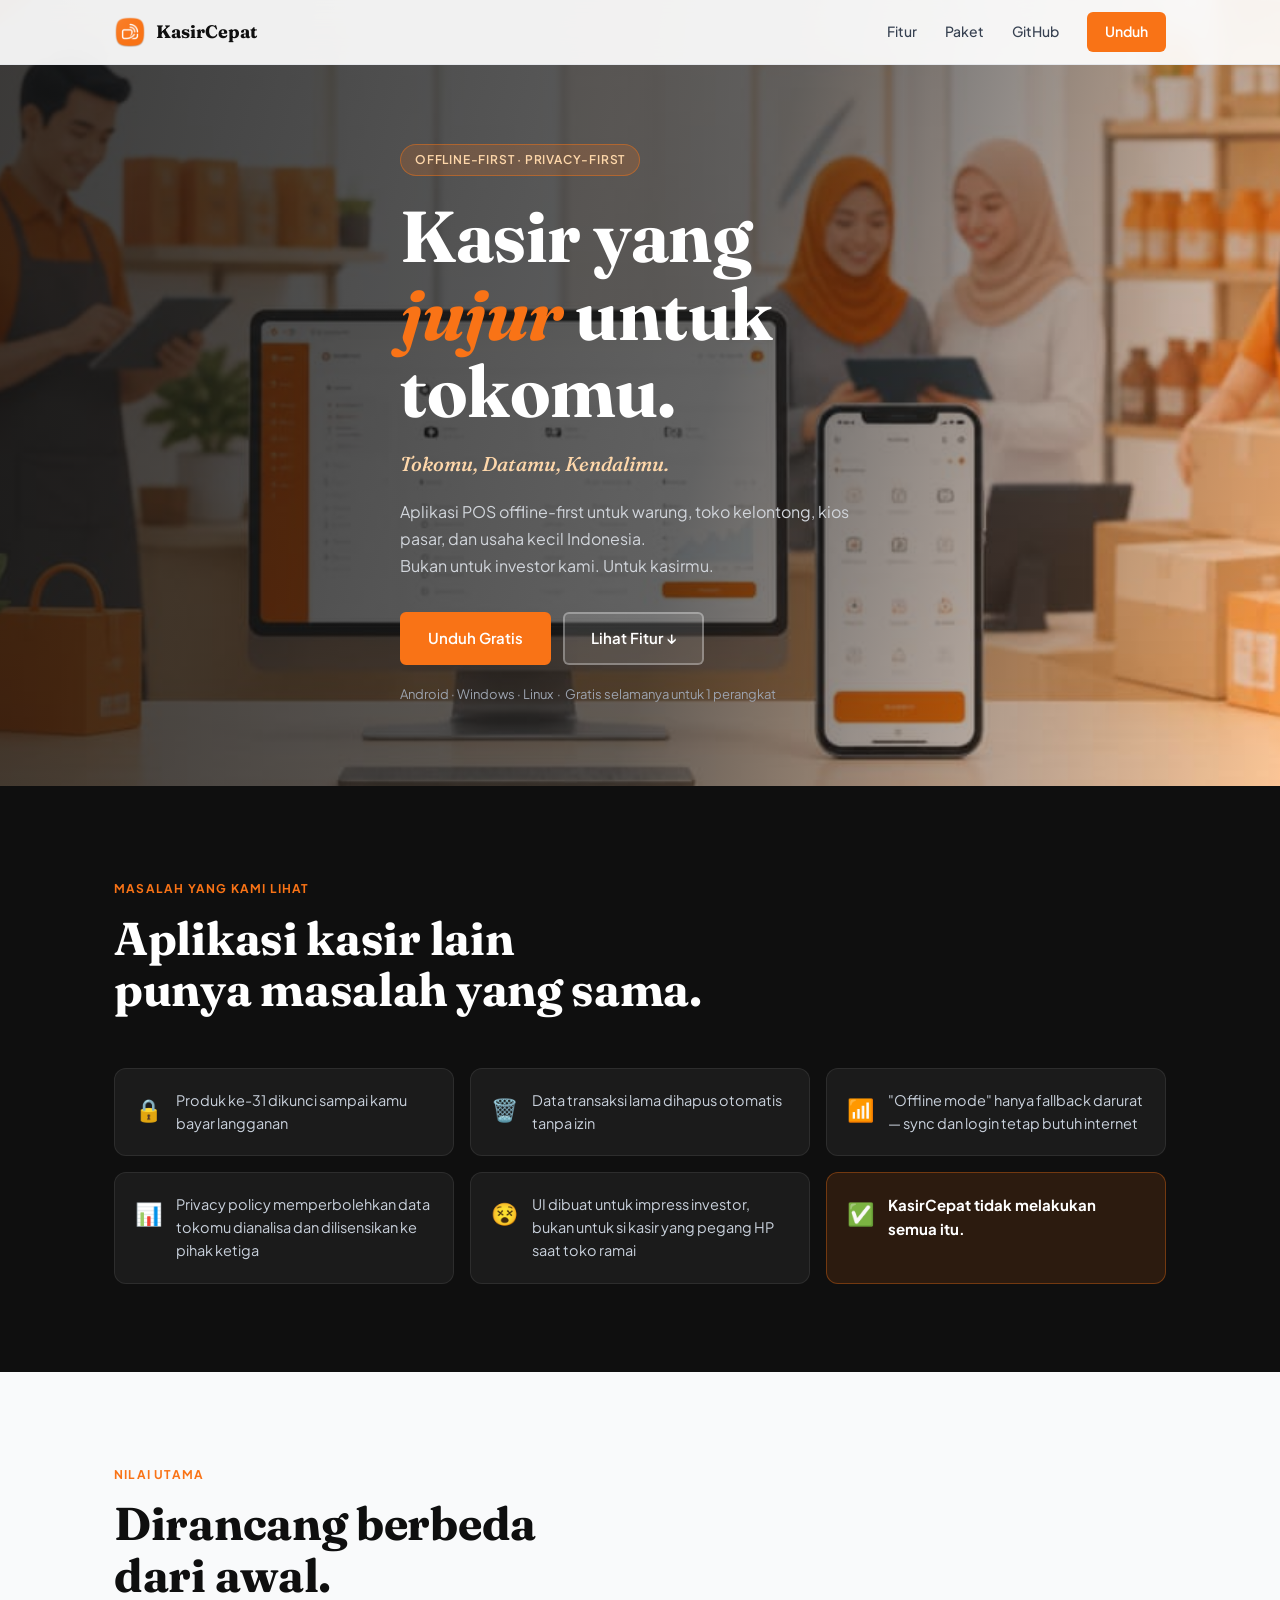
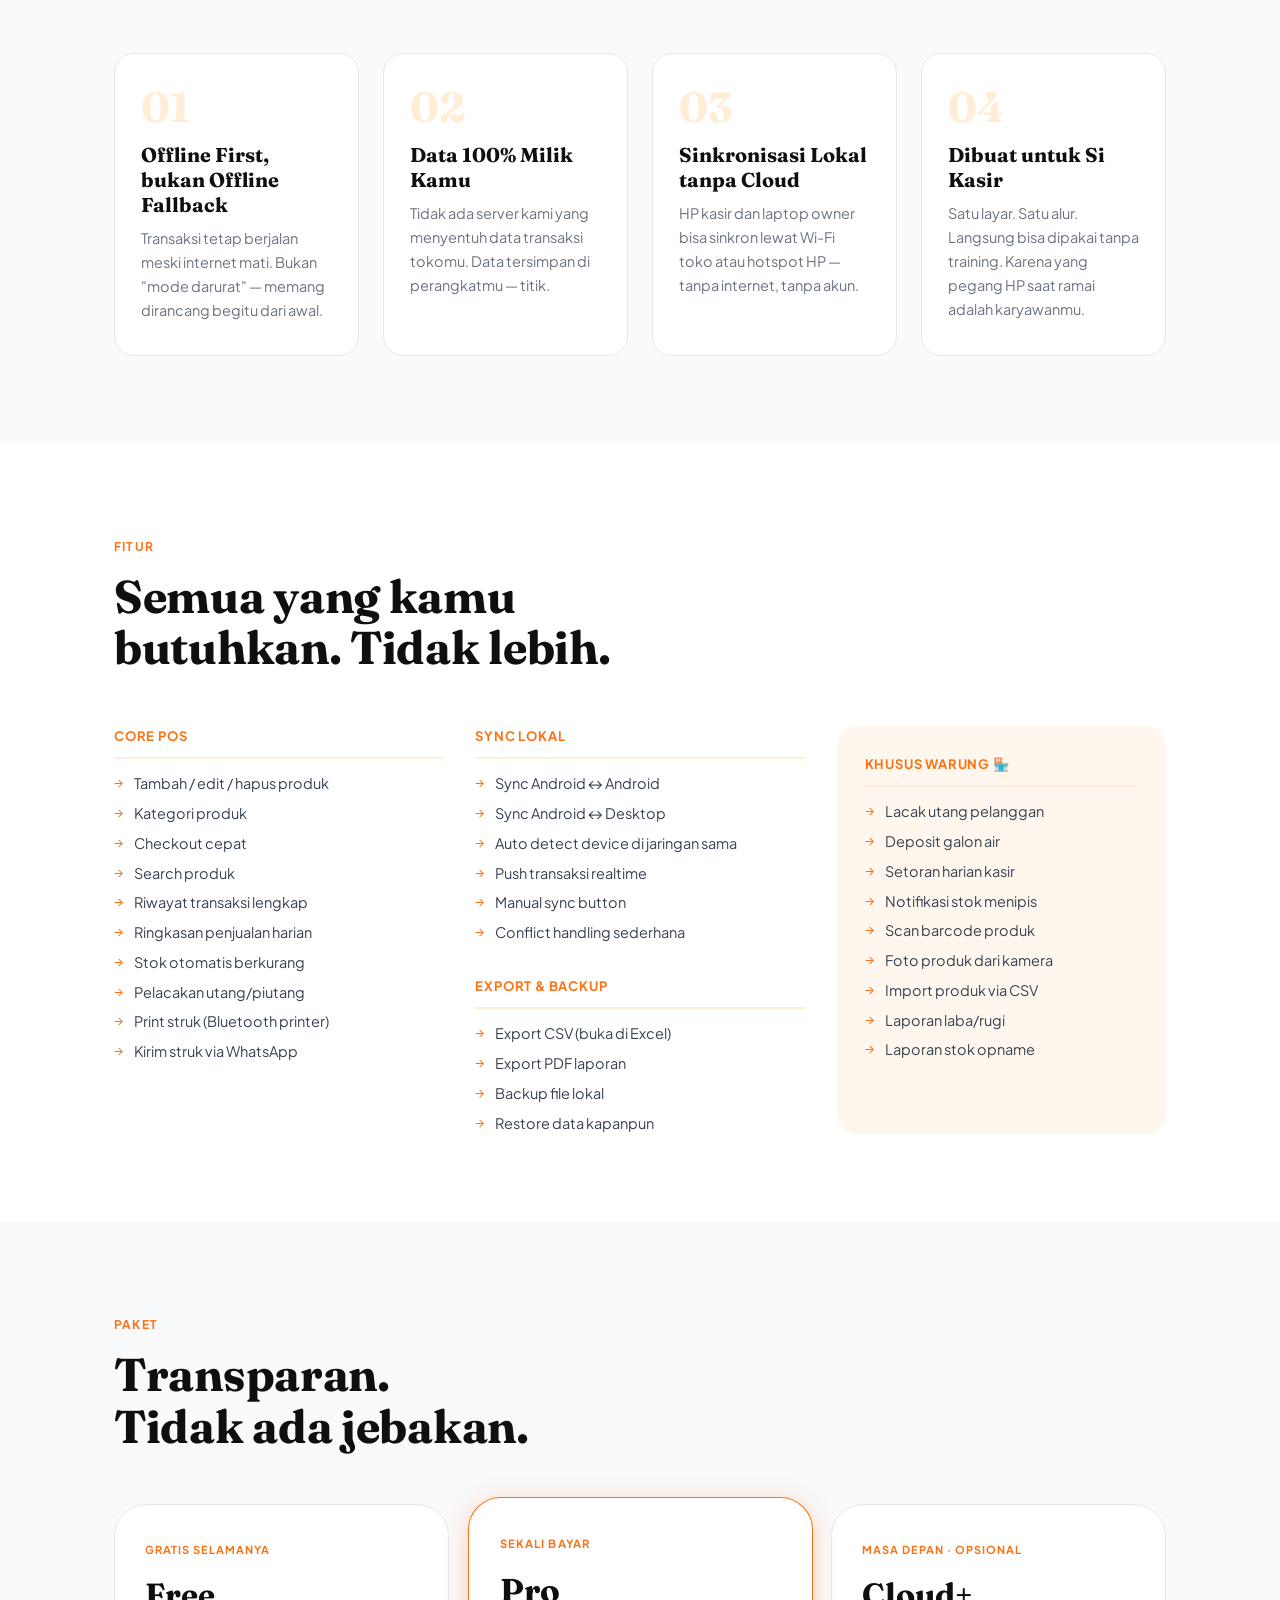
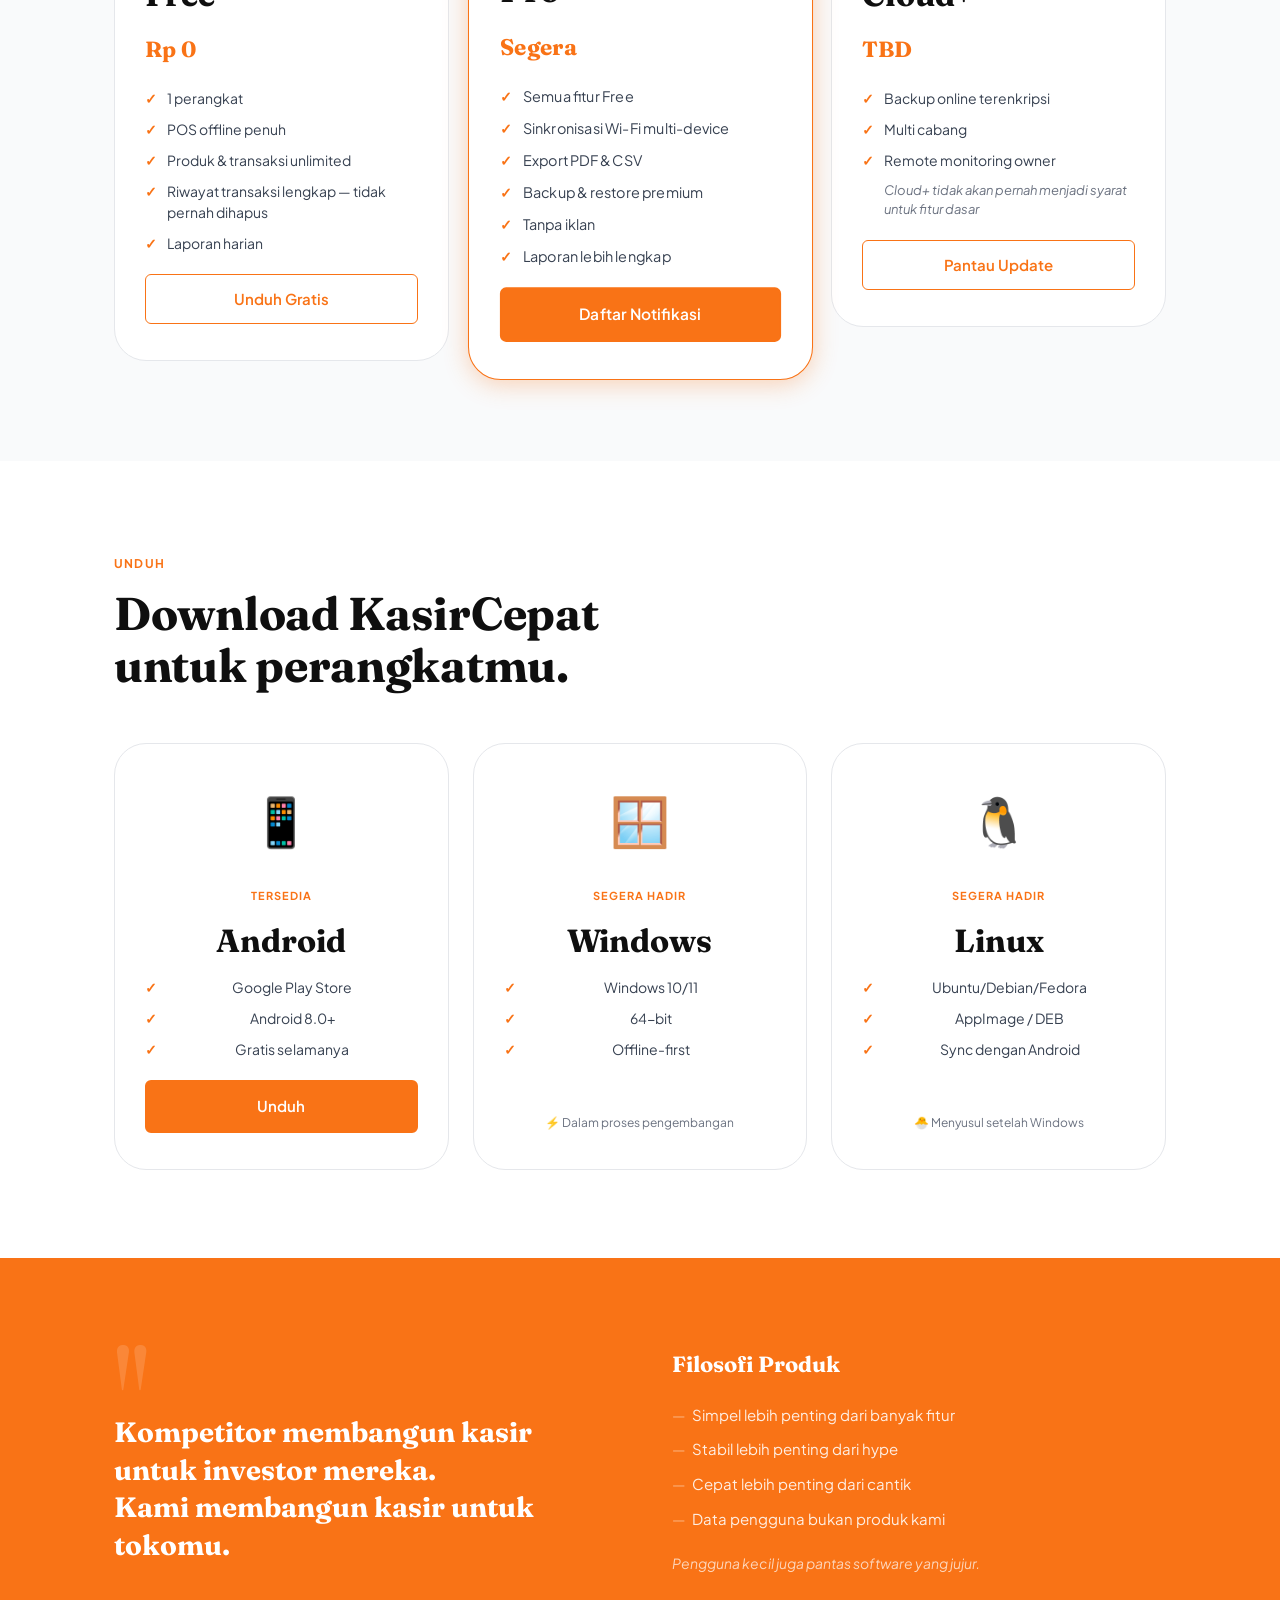
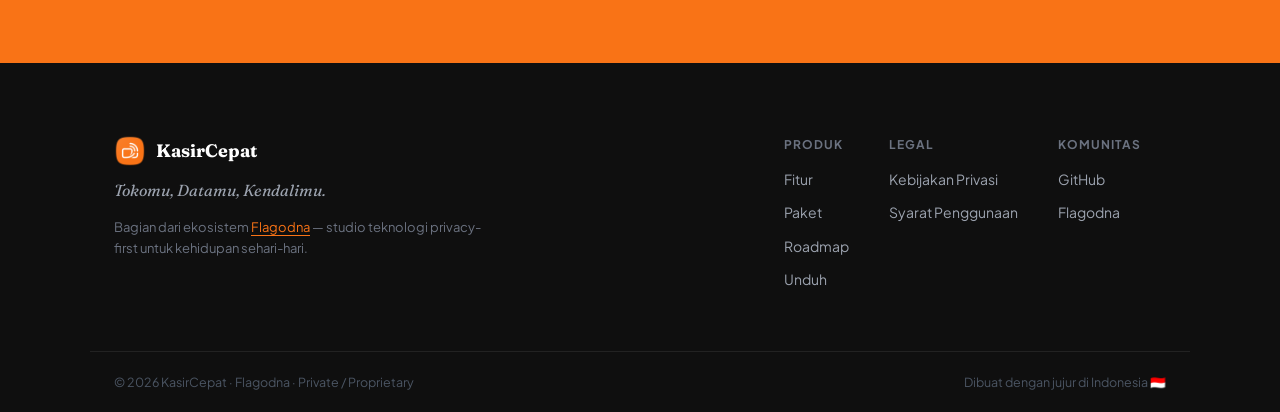
==== index.html @ 33153fe1 "add download section" ====
<!DOCTYPE html>
<html lang="id">
  <head>
    <meta charset="UTF-8" />
    <meta name="viewport" content="width=device-width, initial-scale=1.0" />
    <title>KasirCepat — Tokomu, Datamu, Kendalimu</title>
    <meta
      name="description"
      content="Aplikasi kasir offline-first untuk warung, toko kelontong, kios pasar, dan usaha kecil Indonesia. Data 100% milik kamu."
    />
    <link rel="icon" type="image/png" href="./assets/icon/kasir-cepat.png" />
    <meta property="og:title" content="KasirCepat" />
    <meta property="og:description" content="Tokomu, Datamu, Kendalimu." />
    <meta property="og:image" content="assets/images/banner.jpg" />
    <link rel="stylesheet" href="assets/css/style.css" />
    <link rel="preconnect" href="https://fonts.googleapis.com" />
    <link rel="preconnect" href="https://fonts.gstatic.com" crossorigin />
    <link
      href="https://fonts.googleapis.com/css2?family=Plus+Jakarta+Sans:wght@400;500;600;700;800&family=Fraunces:ital,opsz,wght@0,9..144,700;1,9..144,500&display=swap"
      rel="stylesheet"
    />

    <script type="application/ld+json">
      {
        "@context": "https://schema.org",
        "@graph": [
          {
            "@type": "Organization",
            "@id": "https://flagodna.com/#organization",
            "name": "FlagoDNA",
            "url": "https://flagodna.com",
            "logo": {
              "@type": "ImageObject",
              "url": "https://flagodna-developer.github.io/data/icon/flagodna/flagodna_32.jpg"
            }
          },
          {
            "@type": "Person",
            "@id": "https://www.wikidata.org/wiki/Q138566666",
            "name": "Cahyanudien Aziz Saputra",
            "alternateName": ["Cahyanudien", "Introversoul"],
            "url": "https://www.cahyanudien.site",
            "image": "https://avatars.githubusercontent.com/cas8398",
            "sameAs": [
              "https://github.com/cas8398",
              "https://linkedin.com/in/cahyanudien",
              "https://x.com/cas8398",
              "https://www.wikidata.org/wiki/Q138566666"
            ]
          },
          {
            "@type": "SoftwareApplication",
            "@id": "https://flagodna-developer.github.io/kasir-cepat#app",
            "name": "KasirCepat",
            "url": "https://flagodna-developer.github.io/kasir-cepat/",
            "image": "https://flagodna-developer.github.io/kasir-cepat/assets/icon/kasir-cepat.png",
            "operatingSystem": "Android, Windows, Linux",
            "applicationCategory": "BusinessApplication",
            "description": "Aplikasi kasir offline-first untuk warung, toko kelontong, kios pasar, dan usaha kecil Indonesia. Data 100% milik kamu.",
            "author": { "@id": "https://www.wikidata.org/wiki/Q138566666" },
            "publisher": { "@id": "https://flagodna.com/#organization" },
            "installUrl": "https://play.google.com/store/apps/details?id=com.flagodna.kasircepat",
            "offers": {
              "@type": "Offer",
              "price": "0",
              "priceCurrency": "USD"
            },
            "featureList": [
              "Offline-first POS system",
              "Product management with categories",
              "Sales history & daily reports",
              "Debt tracking for customers",
              "Local Wi-Fi sync between devices",
              "Bluetooth printer & WhatsApp receipt",
              "Export to CSV & PDF",
              "Barcode scanner",
              "Stock management with alerts",
              "Import products from CSV"
            ]
          }
        ]
      }
    </script>
  </head>
  <body>
    <!-- NAV -->
    <nav class="nav">
      <div class="nav-inner container">
        <a href="/" class="nav-logo">
          <img
            src="assets/icon/kasir-cepat.png"
            alt="KasirCepat Logo"
            class="logo-image"
          />
          <span class="logo-text">KasirCepat</span>
        </a>
        <div class="nav-links">
          <a href="#fitur">Fitur</a>
          <a href="#paket">Paket</a>
          <a
            href="https://github.com/Flagodna-Developer/kasir-cepat"
            target="_blank"
            rel="noopener"
            >GitHub</a
          >
          <a href="#download" class="nav-cta">Unduh</a>
        </div>
      </div>
    </nav>

    <!-- HERO -->
    <header class="hero">
      <div class="hero-banner">
        <img
          src="assets/images/banner.jpg"
          alt="KasirCepat Banner"
          class="banner-img"
        />
        <div class="banner-overlay"></div>
      </div>
      <div class="hero-content container">
        <div class="hero-badge">Offline-First · Privacy-First</div>
        <h1 class="hero-title">
          Kasir yang<br />
          <em>jujur</em> untuk<br />
          tokomu.
        </h1>
        <p class="hero-tagline">Tokomu, Datamu, Kendalimu.</p>
        <p class="hero-sub">
          Aplikasi POS offline-first untuk warung, toko kelontong, kios pasar,
          dan usaha kecil Indonesia.<br />
          Bukan untuk investor kami. Untuk kasirmu.
        </p>
        <div class="hero-actions">
          <a href="#" class="btn btn-primary">Unduh Gratis</a>
          <a href="#fitur" class="btn btn-ghost">Lihat Fitur ↓</a>
        </div>
        <p class="hero-note">
          Android · Windows · Linux &nbsp;·&nbsp; Gratis selamanya untuk 1
          perangkat
        </p>
      </div>
    </header>

    <!-- PROBLEMS -->
    <section class="section problems">
      <div class="container">
        <div class="section-label">Masalah yang Kami Lihat</div>
        <h2 class="section-title">
          Aplikasi kasir lain<br />punya masalah yang sama.
        </h2>
        <div class="problems-grid">
          <div class="problem-item">
            <span class="problem-icon">🔒</span>
            <p>Produk ke-31 dikunci sampai kamu bayar langganan</p>
          </div>
          <div class="problem-item">
            <span class="problem-icon">🗑️</span>
            <p>Data transaksi lama dihapus otomatis tanpa izin</p>
          </div>
          <div class="problem-item">
            <span class="problem-icon">📶</span>
            <p>
              "Offline mode" hanya fallback darurat — sync dan login tetap butuh
              internet
            </p>
          </div>
          <div class="problem-item">
            <span class="problem-icon">📊</span>
            <p>
              Privacy policy memperbolehkan data tokomu dianalisa dan
              dilisensikan ke pihak ketiga
            </p>
          </div>
          <div class="problem-item">
            <span class="problem-icon">😵</span>
            <p>
              UI dibuat untuk impress investor, bukan untuk si kasir yang pegang
              HP saat toko ramai
            </p>
          </div>
          <div class="problem-item problem-answer">
            <span class="problem-icon">✅</span>
            <p><strong>KasirCepat tidak melakukan semua itu.</strong></p>
          </div>
        </div>
      </div>
    </section>

    <!-- VALUES -->
    <section class="section values">
      <div class="container">
        <div class="section-label">Nilai Utama</div>
        <h2 class="section-title">Dirancang berbeda<br />dari awal.</h2>
        <div class="values-grid">
          <div class="value-card">
            <div class="value-num">01</div>
            <h3>Offline First, bukan Offline Fallback</h3>
            <p>
              Transaksi tetap berjalan meski internet mati. Bukan "mode darurat"
              — memang dirancang begitu dari awal.
            </p>
          </div>
          <div class="value-card">
            <div class="value-num">02</div>
            <h3>Data 100% Milik Kamu</h3>
            <p>
              Tidak ada server kami yang menyentuh data transaksi tokomu. Data
              tersimpan di perangkatmu — titik.
            </p>
          </div>
          <div class="value-card">
            <div class="value-num">03</div>
            <h3>Sinkronisasi Lokal tanpa Cloud</h3>
            <p>
              HP kasir dan laptop owner bisa sinkron lewat Wi-Fi toko atau
              hotspot HP — tanpa internet, tanpa akun.
            </p>
          </div>
          <div class="value-card">
            <div class="value-num">04</div>
            <h3>Dibuat untuk Si Kasir</h3>
            <p>
              Satu layar. Satu alur. Langsung bisa dipakai tanpa training.
              Karena yang pegang HP saat ramai adalah karyawanmu.
            </p>
          </div>
        </div>
      </div>
    </section>

    <!-- FEATURES -->
    <section class="section features" id="fitur">
      <div class="container">
        <div class="section-label">Fitur</div>
        <h2 class="section-title">
          Semua yang kamu<br />butuhkan. Tidak lebih.
        </h2>
        <div class="features-cols">
          <div class="feature-col">
            <h4 class="feature-col-title">Core POS</h4>
            <ul class="feature-list">
              <li>Tambah / edit / hapus produk</li>
              <li>Kategori produk</li>
              <li>Checkout cepat</li>
              <li>Search produk</li>
              <li>Riwayat transaksi lengkap</li>
              <li>Ringkasan penjualan harian</li>
              <li>Stok otomatis berkurang</li>
              <li>Pelacakan utang/piutang</li>
              <li>Print struk (Bluetooth printer)</li>
              <li>Kirim struk via WhatsApp</li>
            </ul>
          </div>
          <div class="feature-col">
            <h4 class="feature-col-title">Sync Lokal</h4>
            <ul class="feature-list">
              <li>Sync Android ↔ Android</li>
              <li>Sync Android ↔ Desktop</li>
              <li>Auto detect device di jaringan sama</li>
              <li>Push transaksi realtime</li>
              <li>Manual sync button</li>
              <li>Conflict handling sederhana</li>
            </ul>
            <h4 class="feature-col-title" style="margin-top: 2rem">
              Export & Backup
            </h4>
            <ul class="feature-list">
              <li>Export CSV (buka di Excel)</li>
              <li>Export PDF laporan</li>
              <li>Backup file lokal</li>
              <li>Restore data kapanpun</li>
            </ul>
          </div>
          <div class="feature-col feature-unique">
            <h4 class="feature-col-title">Khusus Warung 🏪</h4>
            <ul class="feature-list">
              <li>Lacak utang pelanggan</li>
              <li>Deposit galon air</li>
              <li>Setoran harian kasir</li>
              <li>Notifikasi stok menipis</li>
              <li>Scan barcode produk</li>
              <li>Foto produk dari kamera</li>
              <li>Import produk via CSV</li>
              <li>Laporan laba/rugi</li>
              <li>Laporan stok opname</li>
            </ul>
          </div>
        </div>
      </div>
    </section>

    <!-- PRICING -->
    <section class="section pricing" id="paket">
      <div class="container">
        <div class="section-label">Paket</div>
        <h2 class="section-title">Transparan.<br />Tidak ada jebakan.</h2>
        <div class="pricing-grid">
          <div class="pricing-card">
            <div class="pricing-badge">Gratis Selamanya</div>
            <h3 class="pricing-name">Free</h3>
            <div class="pricing-price">Rp 0</div>
            <ul class="pricing-features">
              <li>1 perangkat</li>
              <li>POS offline penuh</li>
              <li>Produk & transaksi unlimited</li>
              <li>Riwayat transaksi lengkap — tidak pernah dihapus</li>
              <li>Laporan harian</li>
            </ul>
            <a href="#" class="btn btn-outline">Unduh Gratis</a>
          </div>
          <div class="pricing-card pricing-featured">
            <div class="pricing-badge">Sekali Bayar</div>
            <h3 class="pricing-name">Pro</h3>
            <div class="pricing-price">Segera</div>
            <ul class="pricing-features">
              <li>Semua fitur Free</li>
              <li>Sinkronisasi Wi-Fi multi-device</li>
              <li>Export PDF & CSV</li>
              <li>Backup & restore premium</li>
              <li>Tanpa iklan</li>
              <li>Laporan lebih lengkap</li>
            </ul>
            <a href="#" class="btn btn-primary">Daftar Notifikasi</a>
          </div>
          <div class="pricing-card">
            <div class="pricing-badge">Masa Depan · Opsional</div>
            <h3 class="pricing-name">Cloud+</h3>
            <div class="pricing-price">TBD</div>
            <ul class="pricing-features">
              <li>Backup online terenkripsi</li>
              <li>Multi cabang</li>
              <li>Remote monitoring owner</li>
              <li class="pricing-note">
                Cloud+ tidak akan pernah menjadi syarat untuk fitur dasar
              </li>
            </ul>
            <a href="#" class="btn btn-outline">Pantau Update</a>
          </div>
        </div>
      </div>
    </section>

    <!-- DOWNLOAD SECTION -->
    <section class="section features" id="download">
      <div class="container">
        <div class="section-label">Unduh</div>
        <h2 class="section-title">
          Download KasirCepat<br />
          untuk perangkatmu.
        </h2>

        <div class="download-grid">
          <!-- Android Card -->
          <div class="download-card">
            <div class="download-icon">📱</div>
            <div class="download-badge">Tersedia</div>
            <h3 class="download-name">Android</h3>
            <ul class="download-specs">
              <li>Google Play Store</li>
              <li>Android 8.0+</li>
              <li>Gratis selamanya</li>
            </ul>

            <a
              href="https://play.google.com/store/apps/details?id=com.flagodna.kasircepat"
              target="_blank"
              rel="noopener noreferrer"
              class="btn btn-primary"
              >Unduh</a
            >
          </div>

          <!-- Windows Card -->
          <div class="download-card">
            <div class="download-icon">🪟</div>
            <div class="download-badge">Segera Hadir</div>
            <h3 class="download-name">Windows</h3>
            <ul class="download-specs">
              <li>Windows 10/11</li>
              <li>64-bit</li>
              <li>Offline-first</li>
            </ul>
            <div class="download-status">⚡ Dalam proses pengembangan</div>
          </div>

          <!-- Linux Card -->
          <div class="download-card">
            <div class="download-icon">🐧</div>
            <div class="download-badge">Segera Hadir</div>
            <h3 class="download-name">Linux</h3>
            <ul class="download-specs">
              <li>Ubuntu/Debian/Fedora</li>
              <li>AppImage / DEB</li>
              <li>Sync dengan Android</li>
            </ul>
            <div class="download-status">🐣 Menyusul setelah Windows</div>
          </div>
        </div>
      </div>
    </section>

    <!-- PROMISE -->
    <section class="section promise">
      <div class="container promise-inner">
        <div class="promise-quote">
          <span class="quote-mark">"</span>
          <blockquote>
            Kompetitor membangun kasir untuk investor mereka.<br />
            Kami membangun kasir untuk tokomu.
          </blockquote>
        </div>
        <div class="promise-text">
          <h3>Filosofi Produk</h3>
          <ul class="philosophy-list">
            <li>Simpel lebih penting dari banyak fitur</li>
            <li>Stabil lebih penting dari hype</li>
            <li>Cepat lebih penting dari cantik</li>
            <li>Data pengguna bukan produk kami</li>
          </ul>
          <p class="philosophy-close">
            Pengguna kecil juga pantas software yang jujur.
          </p>
        </div>
      </div>
    </section>

    <!-- FOOTER -->
    <footer class="footer">
      <div class="container footer-inner">
        <div class="footer-brand">
          <a href="/" class="nav-logo">
            <img
              src="assets/icon/kasir-cepat.png"
              alt="KasirCepat Logo"
              class="logo-image"
            />
            <span class="logo-text">KasirCepat</span>
          </a>
          <p class="footer-tagline">Tokomu, Datamu, Kendalimu.</p>
          <p class="footer-flagodna">
            Bagian dari ekosistem
            <a href="https://flagodna.com" target="_blank" rel="noopener"
              >Flagodna</a
            >
            — studio teknologi privacy-first untuk kehidupan sehari-hari.
          </p>
        </div>
        <div class="footer-links">
          <div class="footer-col">
            <h5>Produk</h5>
            <a href="#fitur">Fitur</a>
            <a href="#paket">Paket</a>
            <a href="#">Roadmap</a>
            <a href="#">Unduh</a>
          </div>
          <div class="footer-col">
            <h5>Legal</h5>
            <a href="./documents/privacy-policy">Kebijakan Privasi</a>
            <a href="#">Syarat Penggunaan</a>
          </div>
          <div class="footer-col">
            <h5>Komunitas</h5>
            <a
              href="https://github.com/Flagodna-Developer/kasir-cepat"
              target="_blank"
              rel="noopener"
              >GitHub</a
            >
            <a href="https://flagodna.com" target="_blank" rel="noopener"
              >Flagodna</a
            >
          </div>
        </div>
      </div>
      <div class="footer-bottom container">
        <p>© 2026 KasirCepat · Flagodna · Private / Proprietary</p>
        <p>Dibuat dengan jujur di Indonesia 🇮🇩</p>
      </div>
    </footer>
  </body>
</html>
---- assets/css/style.css ----
*,::after,::before{box-sizing:border-box;margin:0;padding:0}:root{--orange:#F97316;--orange-dark:#EA6500;--orange-light:#FFF7ED;--orange-mid:#FFEDD5;--black:#0F0F0F;--gray-900:#1A1A1A;--gray-700:#374151;--gray-500:#6B7280;--gray-200:#E5E7EB;--gray-100:#F9FAFB;--white:#FFFFFF;--font-display:'Fraunces',Georgia,serif;--font-body:'Plus Jakarta Sans',sans-serif;--radius-sm:6px;--radius-md:12px;--radius-lg:20px;--radius-xl:32px;--shadow-sm:0 1px 3px rgba(0, 0, 0, .08);--shadow-md:0 4px 16px rgba(0, 0, 0, .10);--shadow-lg:0 8px 32px rgba(0, 0, 0, .14);--shadow-orange:0 4px 24px rgba(249, 115, 22, .30)}html{scroll-behavior:smooth}body{font-family:var(--font-body);font-size:16px;line-height:1.65;color:var(--gray-900);background:var(--white);-webkit-font-smoothing:antialiased}.container{max-width:1100px;margin:0 auto;padding:0 24px}a{color:inherit;text-decoration:none}img{display:block;max-width:100%}.nav{position:fixed;top:0;left:0;right:0;z-index:100;background:rgba(255,255,255,.92);backdrop-filter:blur(12px);border-bottom:1px solid var(--gray-200)}.nav-inner{display:flex;align-items:center;justify-content:space-between;height:64px}.logo-image{height:32px;width:auto;display:block}.nav-logo{display:flex;align-items:center;gap:10px}.logo-mark{display:inline-flex;align-items:center;justify-content:center;width:36px;height:36px;border-radius:9px;background:var(--orange);color:var(--white);font-family:var(--font-display);font-weight:700;font-size:14px;letter-spacing:.5px}.logo-text{font-family:var(--font-display);font-weight:700;font-size:18px;color:var(--black)}.nav-links{display:flex;align-items:center;gap:28px}.nav-links a{font-size:14px;font-weight:500;color:var(--gray-700);transition:color .2s}.nav-links a:hover{color:var(--orange)}.nav-cta{background:var(--orange)!important;color:var(--white)!important;padding:8px 18px;border-radius:var(--radius-sm);font-weight:600!important;transition:background .2s,box-shadow .2s!important}.nav-cta:hover{background:var(--orange-dark)!important;box-shadow:var(--shadow-orange)}.hero{position:relative;padding-top:64px;min-height:620px;display:flex;align-items:center;overflow:hidden}.hero-banner{position:absolute;inset:0}.banner-img{width:100%;height:100%;object-fit:cover;object-position:center}.banner-overlay{position:absolute;inset:0;background:linear-gradient(105deg,rgba(15,15,15,.82) 0,rgba(15,15,15,.65) 55%,rgba(249,115,22,.18) 100%)}.hero-content{position:relative;z-index:2;padding-top:80px;padding-bottom:80px;max-width:640px}.hero-badge{display:inline-block;background:rgba(249,115,22,.18);border:1px solid rgba(249,115,22,.45);color:#fed7aa;font-size:12px;font-weight:600;letter-spacing:.8px;text-transform:uppercase;padding:5px 14px;border-radius:100px;margin-bottom:22px}.hero-title{font-family:var(--font-display);font-size:clamp(40px,7vw,72px);font-weight:700;line-height:1.08;color:var(--white);margin-bottom:16px;letter-spacing:-.5px}.hero-title em{font-style:italic;color:var(--orange)}.hero-tagline{font-family:var(--font-display);font-size:20px;font-weight:500;font-style:italic;color:#fed7aa;margin-bottom:18px}.hero-sub{color:#d1d5db;font-size:16px;line-height:1.7;margin-bottom:32px;max-width:480px}.hero-actions{display:flex;gap:12px;flex-wrap:wrap;margin-bottom:20px}.hero-note{font-size:13px;color:#9ca3af}.btn{display:inline-flex;align-items:center;justify-content:center;gap:8px;font-family:var(--font-body);font-weight:600;font-size:15px;padding:12px 26px;border-radius:var(--radius-sm);border:2px solid transparent;cursor:pointer;transition:all .22s ease;text-decoration:none}.btn-primary{background:var(--orange);color:var(--white);border-color:var(--orange)}.btn-primary:hover{background:var(--orange-dark);border-color:var(--orange-dark);box-shadow:var(--shadow-orange);transform:translateY(-1px)}.btn-ghost{background:rgba(255,255,255,.12);color:var(--white);border-color:rgba(255,255,255,.3);backdrop-filter:blur(4px)}.btn-ghost:hover{background:rgba(255,255,255,.22);border-color:rgba(255,255,255,.5)}.btn-outline{background:0 0;color:var(--orange);border-color:var(--orange)}.btn-outline:hover{background:var(--orange);color:var(--white);box-shadow:var(--shadow-orange)}.section{padding:88px 0}.section-label{display:inline-block;font-size:12px;font-weight:700;letter-spacing:1.2px;text-transform:uppercase;color:var(--orange);margin-bottom:14px}.section-title{font-family:var(--font-display);font-size:clamp(28px,4.5vw,46px);font-weight:700;line-height:1.12;color:var(--black);margin-bottom:52px;letter-spacing:-.3px}.problems{background:var(--black)}.problems .section-label{color:#f97316}.problems .section-title{color:var(--white)}.problems-grid{display:grid;grid-template-columns:repeat(auto-fit,minmax(280px,1fr));gap:16px}.problem-item{display:flex;align-items:flex-start;gap:14px;background:rgba(255,255,255,.05);border:1px solid rgba(255,255,255,.08);border-radius:var(--radius-md);padding:20px;transition:border-color .2s}.problem-item:hover{border-color:rgba(249,115,22,.35)}.problem-icon{font-size:22px;flex-shrink:0;margin-top:2px}.problem-item p{color:#c9d1dc;font-size:14.5px;line-height:1.6}.problem-answer{background:rgba(249,115,22,.12);border-color:rgba(249,115,22,.35)}.problem-answer p{color:var(--white);font-size:15px}.values{background:var(--gray-100)}.values-grid{display:grid;grid-template-columns:repeat(auto-fit,minmax(230px,1fr));gap:24px}.value-card{background:var(--white);border:1px solid var(--gray-200);border-radius:var(--radius-lg);padding:32px 26px;position:relative;transition:box-shadow .22s,transform .22s}.value-card:hover{box-shadow:var(--shadow-md);transform:translateY(-3px)}.value-num{font-family:var(--font-display);font-size:42px;font-weight:700;color:var(--orange-mid);line-height:1;margin-bottom:14px}.value-card h3{font-family:var(--font-display);font-size:20px;font-weight:700;margin-bottom:10px;color:var(--black);line-height:1.25}.value-card p{font-size:14.5px;color:var(--gray-500);line-height:1.65}.features{background:var(--white)}.features-cols{display:grid;grid-template-columns:1fr 1fr 1fr;gap:32px}@media (max-width:768px){.features-cols{grid-template-columns:1fr}}.feature-col-title{font-size:13px;font-weight:700;letter-spacing:.8px;text-transform:uppercase;color:var(--orange);margin-bottom:14px;padding-bottom:10px;border-bottom:2px solid var(--orange-mid)}.feature-list{list-style:none;display:flex;flex-direction:column;gap:8px}.feature-list li{font-size:14.5px;color:var(--gray-700);padding-left:20px;position:relative;line-height:1.5}.feature-list li::before{content:'→';position:absolute;left:0;color:var(--orange);font-size:13px}.feature-unique{background:var(--orange-light);border-radius:var(--radius-lg);padding:28px}.pricing{background:var(--gray-100)}.pricing-grid{display:grid;grid-template-columns:repeat(auto-fit,minmax(280px,1fr));gap:24px;align-items:start}.pricing-card{background:var(--white);border:1.5px solid var(--gray-200);border-radius:var(--radius-xl);padding:36px 30px;display:flex;flex-direction:column;gap:20px}.pricing-featured{border-color:var(--orange);box-shadow:var(--shadow-orange);position:relative;transform:scale(1.03)}.pricing-badge{font-size:11px;font-weight:700;letter-spacing:1px;text-transform:uppercase;color:var(--orange)}.pricing-name{font-family:var(--font-display);font-size:32px;font-weight:700;color:var(--black);line-height:1}.pricing-price{font-family:var(--font-display);font-size:22px;font-weight:700;color:var(--orange)}.pricing-features{list-style:none;display:flex;flex-direction:column;gap:10px;flex:1}.pricing-features li{font-size:14px;color:var(--gray-700);padding-left:22px;position:relative;line-height:1.5}.pricing-features li::before{content:'✓';position:absolute;left:0;color:var(--orange);font-weight:700}.pricing-note{color:var(--gray-500)!important;font-style:italic;font-size:13px!important}.pricing-note::before{display:none!important}.promise{background:var(--orange);padding:88px 0}.promise-inner{display:grid;grid-template-columns:1fr 1fr;gap:64px;align-items:center}@media (max-width:768px){.promise-inner{grid-template-columns:1fr;gap:40px}}.promise-quote{position:relative}.quote-mark{font-family:var(--font-display);font-size:140px;line-height:.7;color:rgba(255,255,255,.15);display:block;margin-bottom:-40px}blockquote{font-family:var(--font-display);font-size:clamp(20px,3vw,28px);font-weight:700;color:var(--white);line-height:1.35}.promise-text h3{font-family:var(--font-display);font-size:22px;font-weight:700;color:var(--white);margin-bottom:20px}.philosophy-list{list-style:none;display:flex;flex-direction:column;gap:10px;margin-bottom:20px}.philosophy-list li{font-size:15px;color:rgba(255,255,255,.88);padding-left:20px;position:relative}.philosophy-list li::before{content:'—';position:absolute;left:0;opacity:.5}.philosophy-close{font-size:14px;color:rgba(255,255,255,.7);font-style:italic}.footer{background:var(--black);padding-top:72px;padding-bottom:0}.footer-inner{display:grid;grid-template-columns:1.6fr 1fr;gap:60px;padding-bottom:60px;border-bottom:1px solid rgba(255,255,255,.08)}@media (max-width:680px){.footer-inner{grid-template-columns:1fr;gap:40px}}.footer .logo-text{color:var(--white)}.footer .logo-mark{background:var(--orange)}.footer-tagline{font-family:var(--font-display);font-size:16px;font-style:italic;color:#9ca3af;margin-top:10px;margin-bottom:14px}.footer-flagodna{font-size:13px;color:#6b7280;line-height:1.65;max-width:380px}.footer-flagodna a{color:var(--orange);text-decoration:underline;text-underline-offset:3px}.footer-links{display:flex;gap:40px}.footer-col{display:flex;flex-direction:column;gap:10px}.footer-col h5{font-size:12px;font-weight:700;letter-spacing:1px;text-transform:uppercase;color:#6b7280;margin-bottom:4px}.footer-col a{font-size:14px;color:#9ca3af;transition:color .2s}.footer-col a:hover{color:var(--orange)}.footer-bottom{display:flex;justify-content:space-between;align-items:center;padding:20px 24px;font-size:12.5px;color:#4b5563;flex-wrap:wrap;gap:8px}@media (max-width:860px){.nav-links{display:none}.pricing-featured{transform:none}}@media (max-width:600px){.hero-content{padding-top:40px;padding-bottom:60px}.section{padding:64px 0}.hero-title{font-size:38px}.promise-inner{grid-template-columns:1fr}}@keyframes fadeUp{from{opacity:0;transform:translateY(20px)}to{opacity:1;transform:translateY(0)}}.hero-badge{animation:fadeUp .5s ease .1s both}.hero-title{animation:fadeUp .5s ease .2s both}.hero-tagline{animation:fadeUp .5s ease .3s both}.hero-sub{animation:fadeUp .5s ease .4s both}.hero-actions{animation:fadeUp .5s ease .5s both}.hero-note{animation:fadeUp .5s ease .6s both}.download{background:var(--gray-100)}.download-grid{display:grid;grid-template-columns:repeat(auto-fit,minmax(280px,1fr));gap:24px;margin-top:48px}.download-card{background:var(--white);border:1.5px solid var(--gray-200);border-radius:var(--radius-xl);padding:36px 30px;display:flex;flex-direction:column;text-align:center;gap:20px;transition:transform .2s,box-shadow .2s}.download-card:hover{transform:translateY(-4px);box-shadow:var(--shadow-md)}.download-featured{border-color:var(--orange);box-shadow:var(--shadow-orange);transform:scale(1.03)}.download-featured:hover{transform:scale(1.03) translateY(-4px)}.download-icon{font-size:48px;margin-bottom:8px}.download-badge{font-size:11px;font-weight:700;letter-spacing:1px;text-transform:uppercase;color:var(--orange)}.download-name{font-family:var(--font-display);font-size:32px;font-weight:700;color:var(--black);line-height:1}.download-specs{list-style:none;display:flex;flex-direction:column;gap:10px;flex:1}.download-specs li{font-size:14px;color:var(--gray-700);padding-left:22px;position:relative;line-height:1.5}.download-specs li::before{content:'✓';position:absolute;left:0;color:var(--orange);font-weight:700}.download-note{color:var(--gray-500)!important;font-style:italic;font-size:13px!important}.download-note::before{display:none!important}.download-status{font-size:12px;color:var(--gray-500);margin-top:8px}.btn-outline{background:0 0;border:1.5px solid var(--orange);color:var(--orange)}.btn-outline:hover{background:var(--orange);color:var(--white)}@media (max-width:768px){.download-card{padding:28px 20px}.download-name{font-size:28px}.download-featured{transform:scale(1)}.download-featured:hover{transform:translateY(-4px)}}
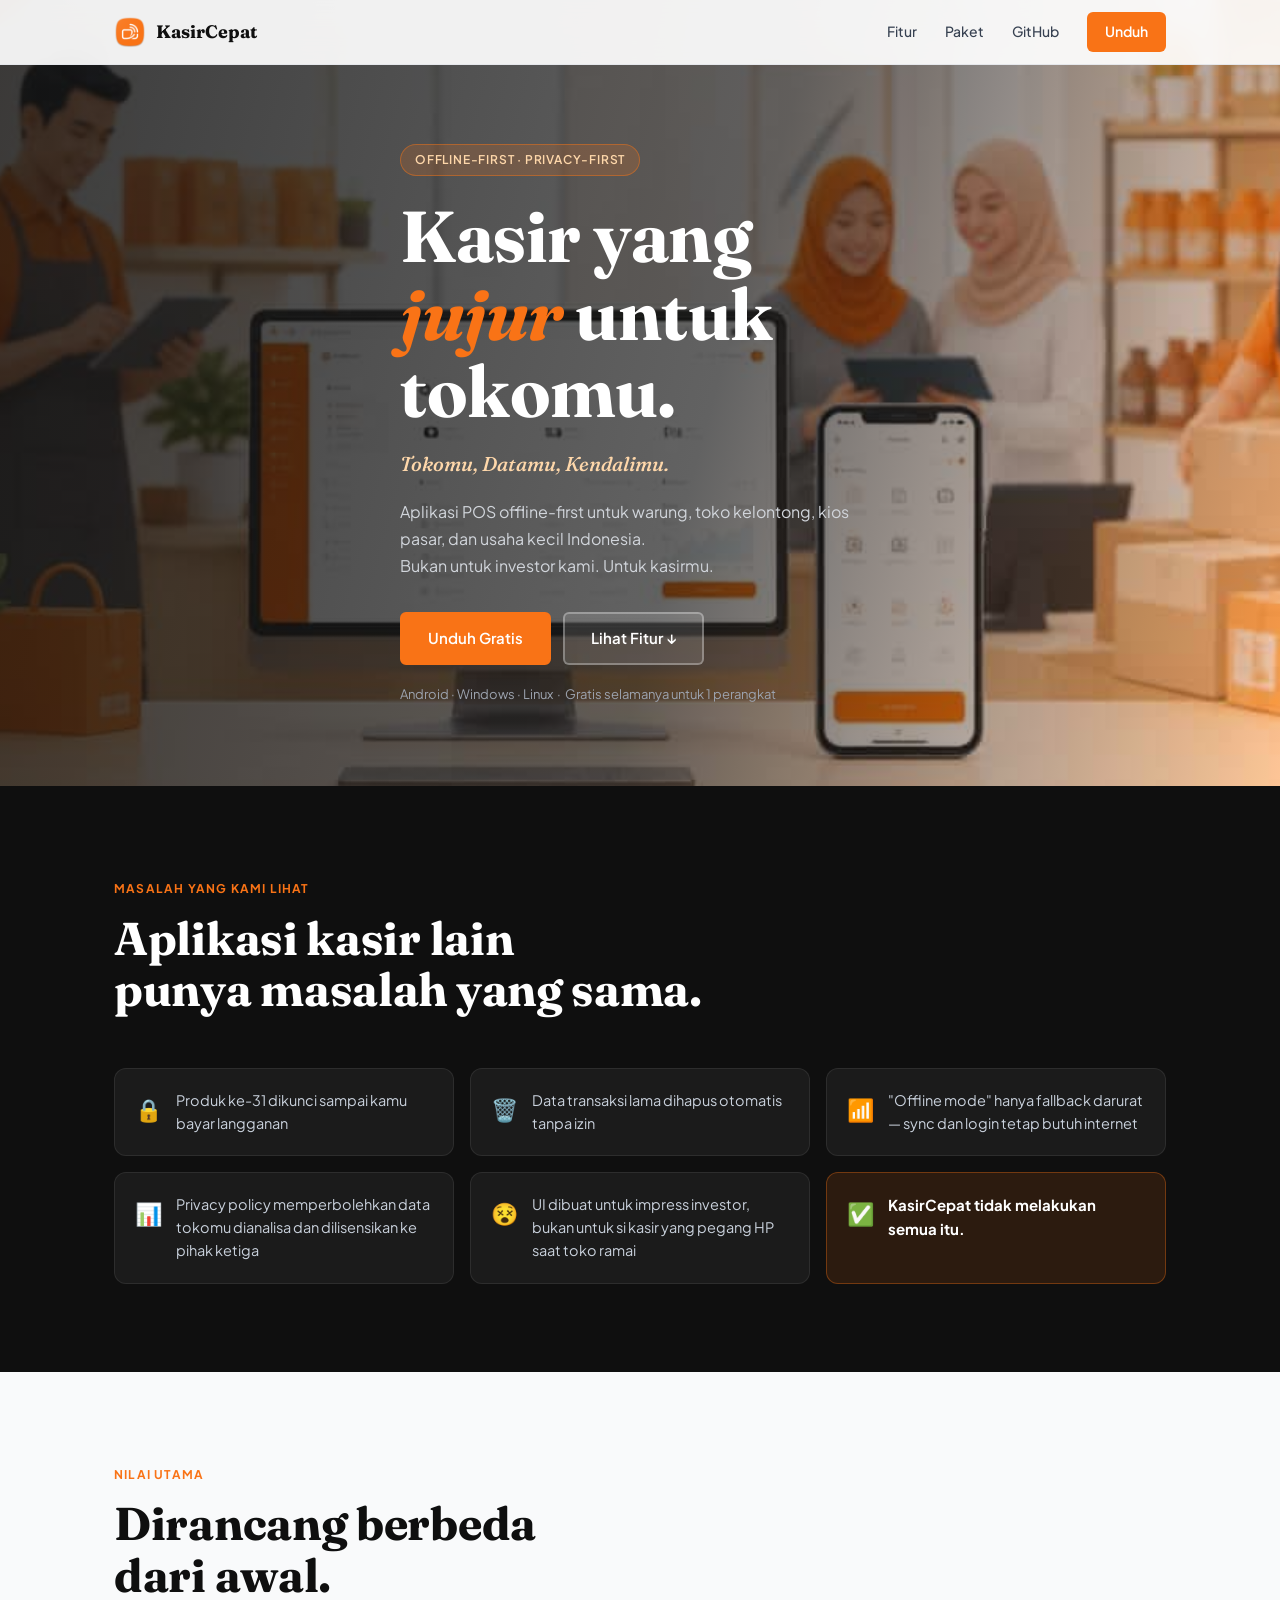
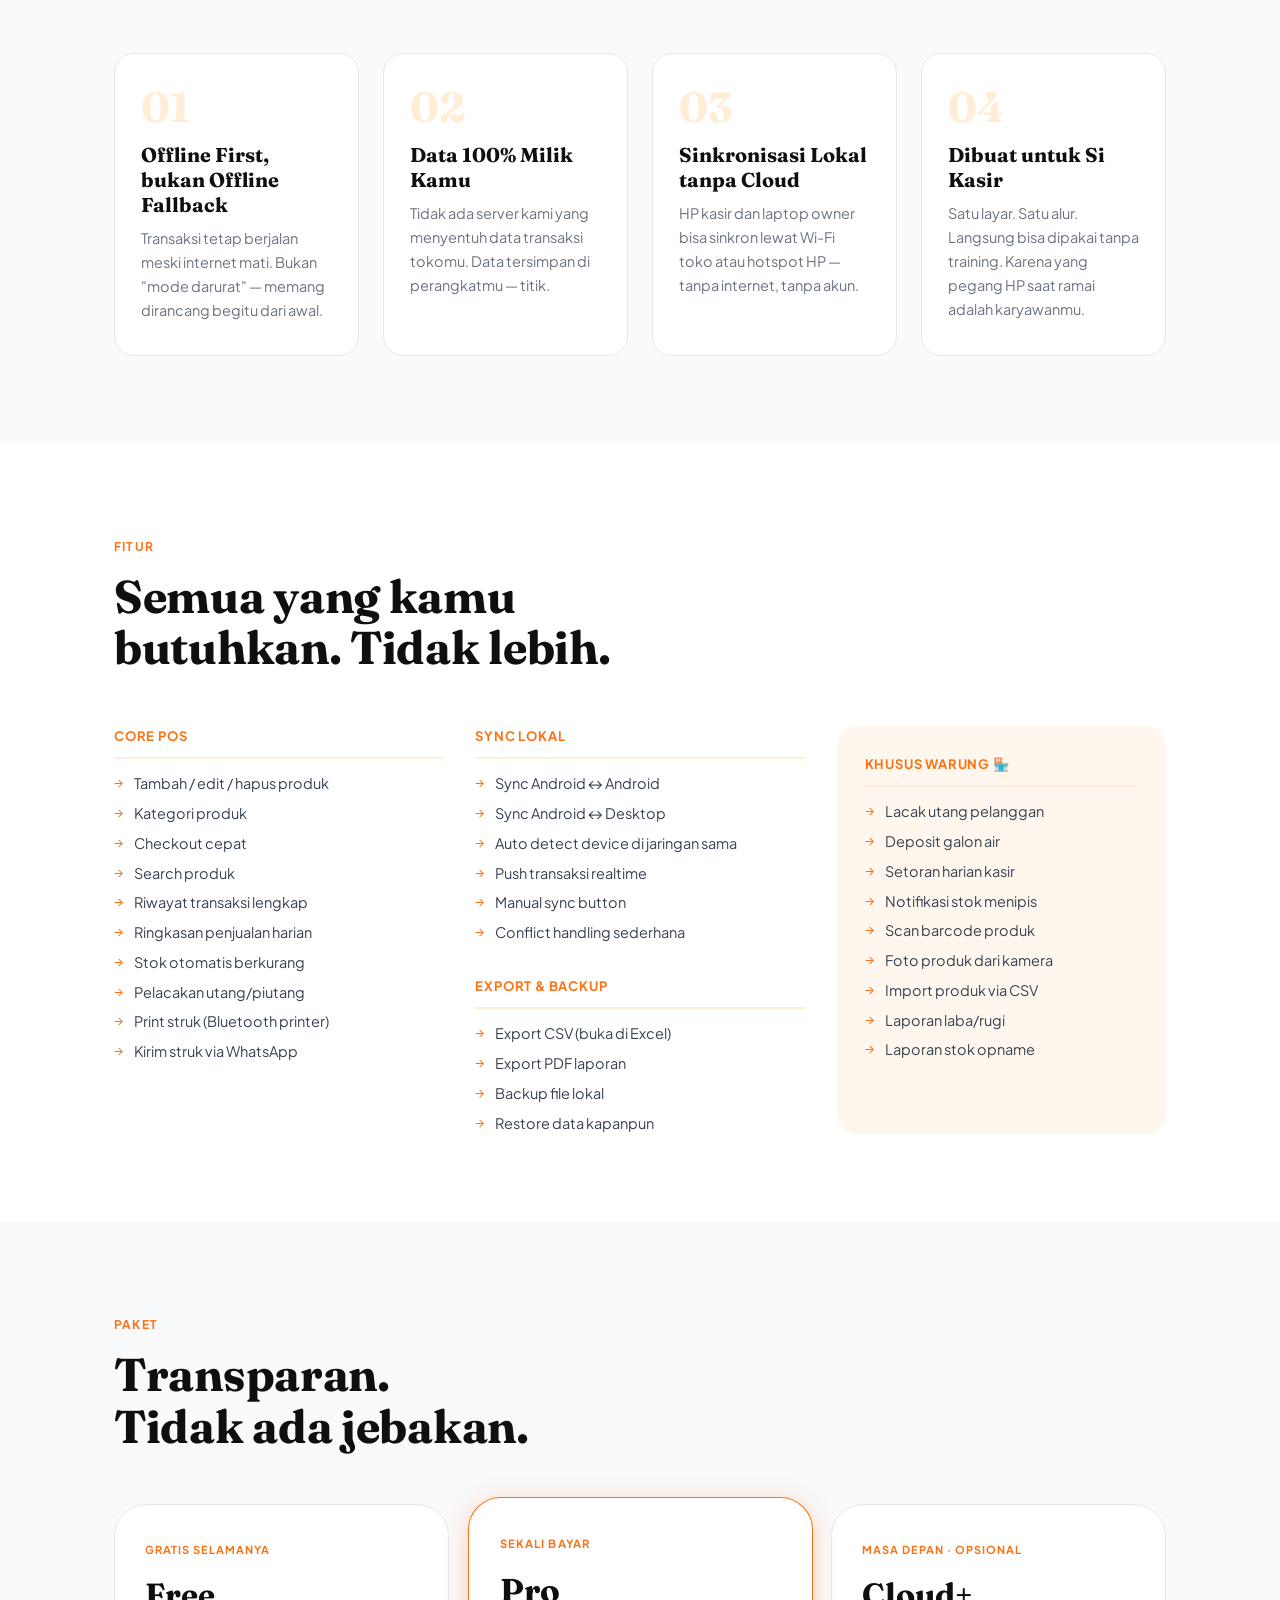
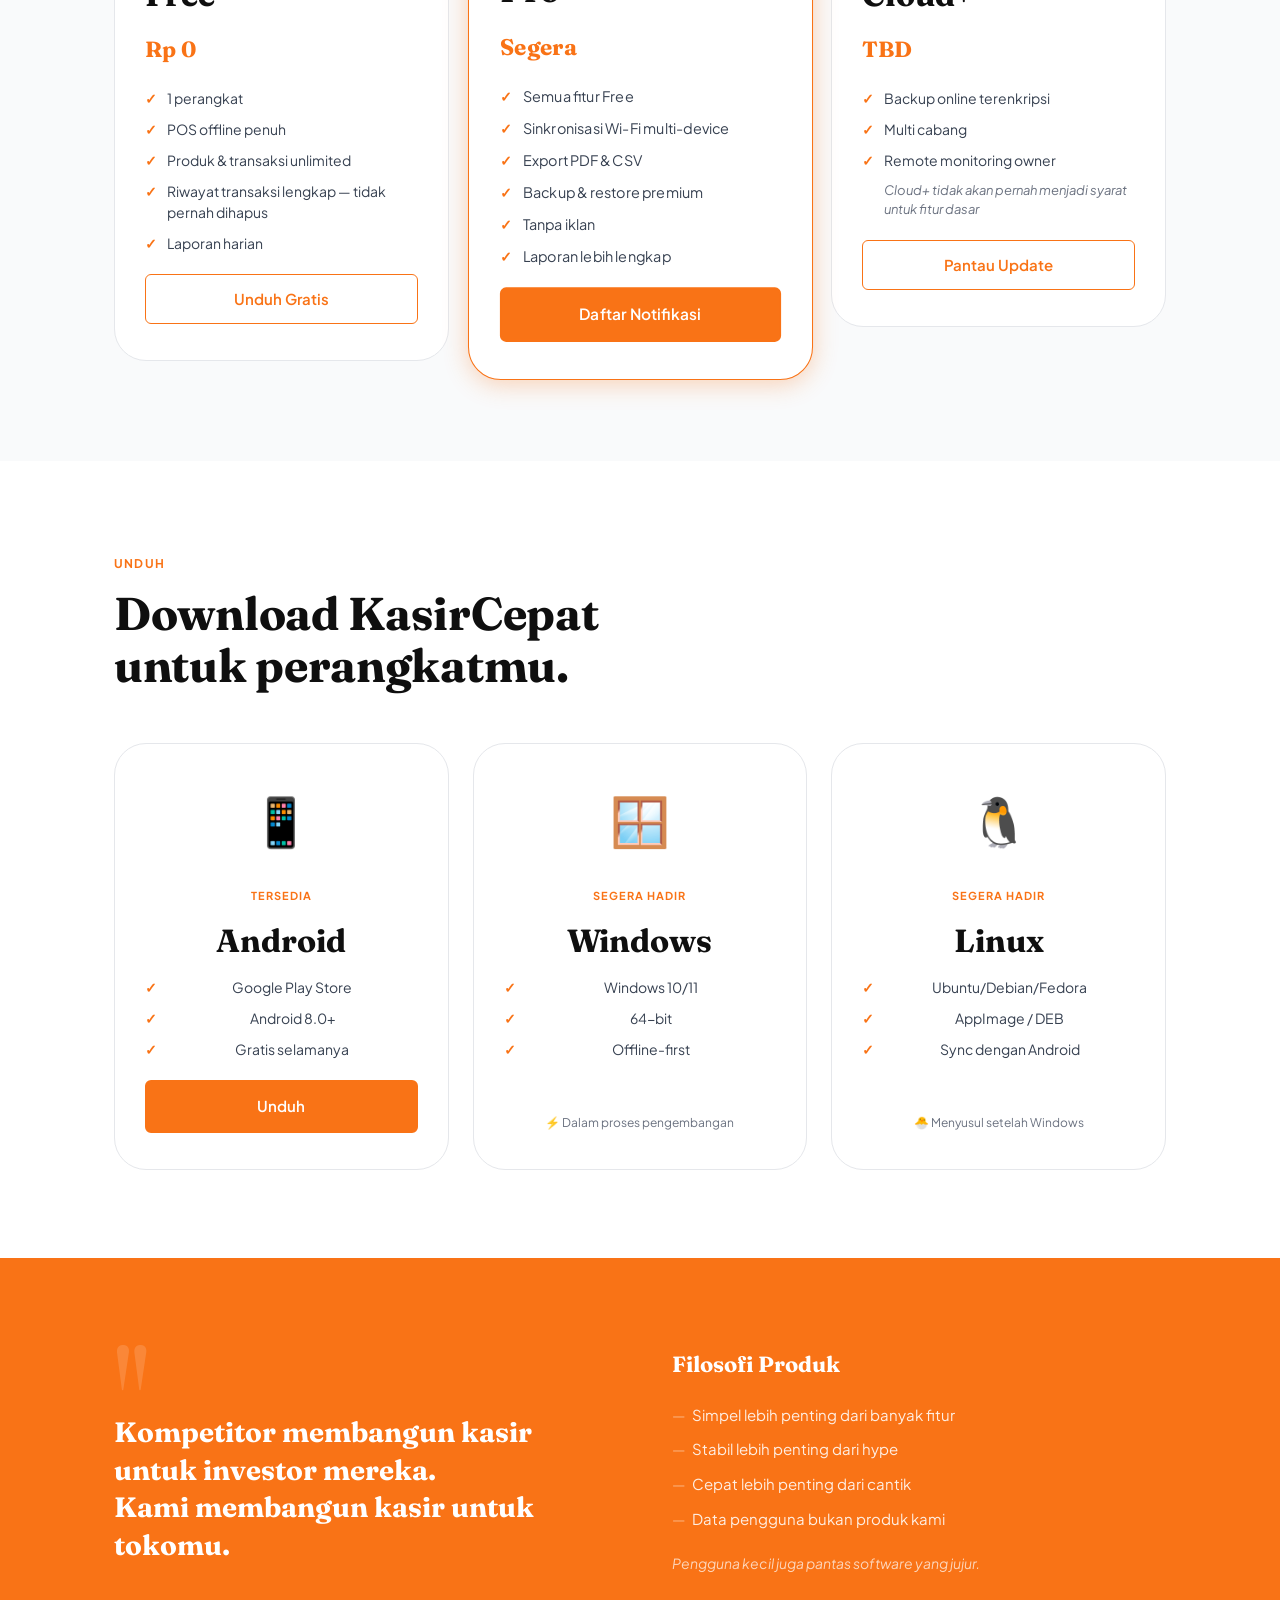
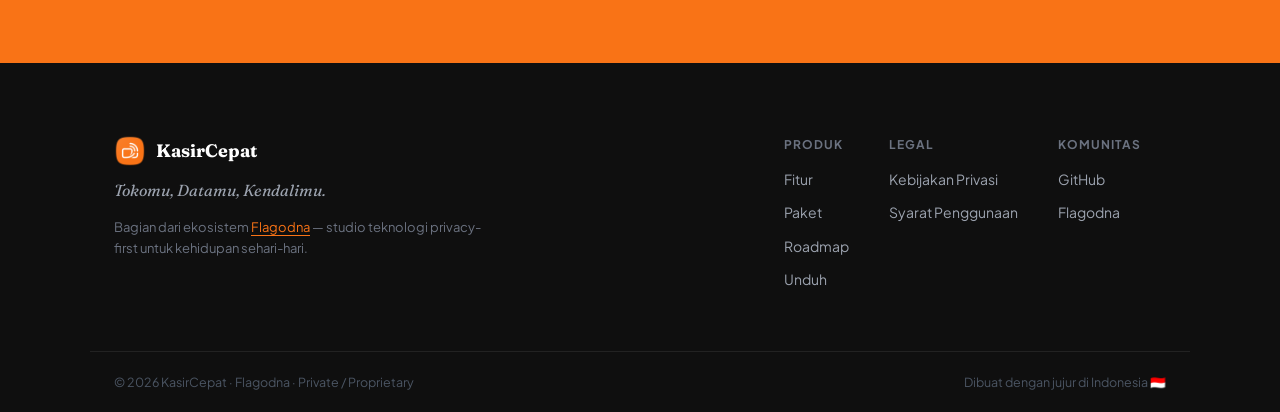
==== commit 96e96c7e: "fix banner og and compress banner image" ====
--- a/index.html
+++ b/index.html
@@ -8,10 +8,20 @@
       name="description"
       content="Aplikasi kasir offline-first untuk warung, toko kelontong, kios pasar, dan usaha kecil Indonesia. Data 100% milik kamu."
     />
-    <link rel="icon" type="image/png" href="./assets/icon/kasir-cepat.png" />
     <meta property="og:title" content="KasirCepat" />
-    <meta property="og:description" content="Tokomu, Datamu, Kendalimu." />
-    <meta property="og:image" content="assets/images/banner.jpg" />
+    <meta
+      property="og:description"
+      content="Aplikasi kasir offline-first untuk warung, toko kelontong, kios pasar, dan usaha kecil Indonesia. Data 100% milik kamu."
+    />
+    <link
+      rel="icon"
+      type="image/png"
+      href="https://flagodna-developer.github.io/kasir-cepat/assets/icon/kasir-cepat.png"
+    />
+    <meta
+      property="og:image"
+      content="https://flagodna-developer.github.io/kasir-cepat/assets/images/banner.jpg"
+    />
     <link rel="stylesheet" href="assets/css/style.css" />
     <link rel="preconnect" href="https://fonts.googleapis.com" />
     <link rel="preconnect" href="https://fonts.gstatic.com" crossorigin />
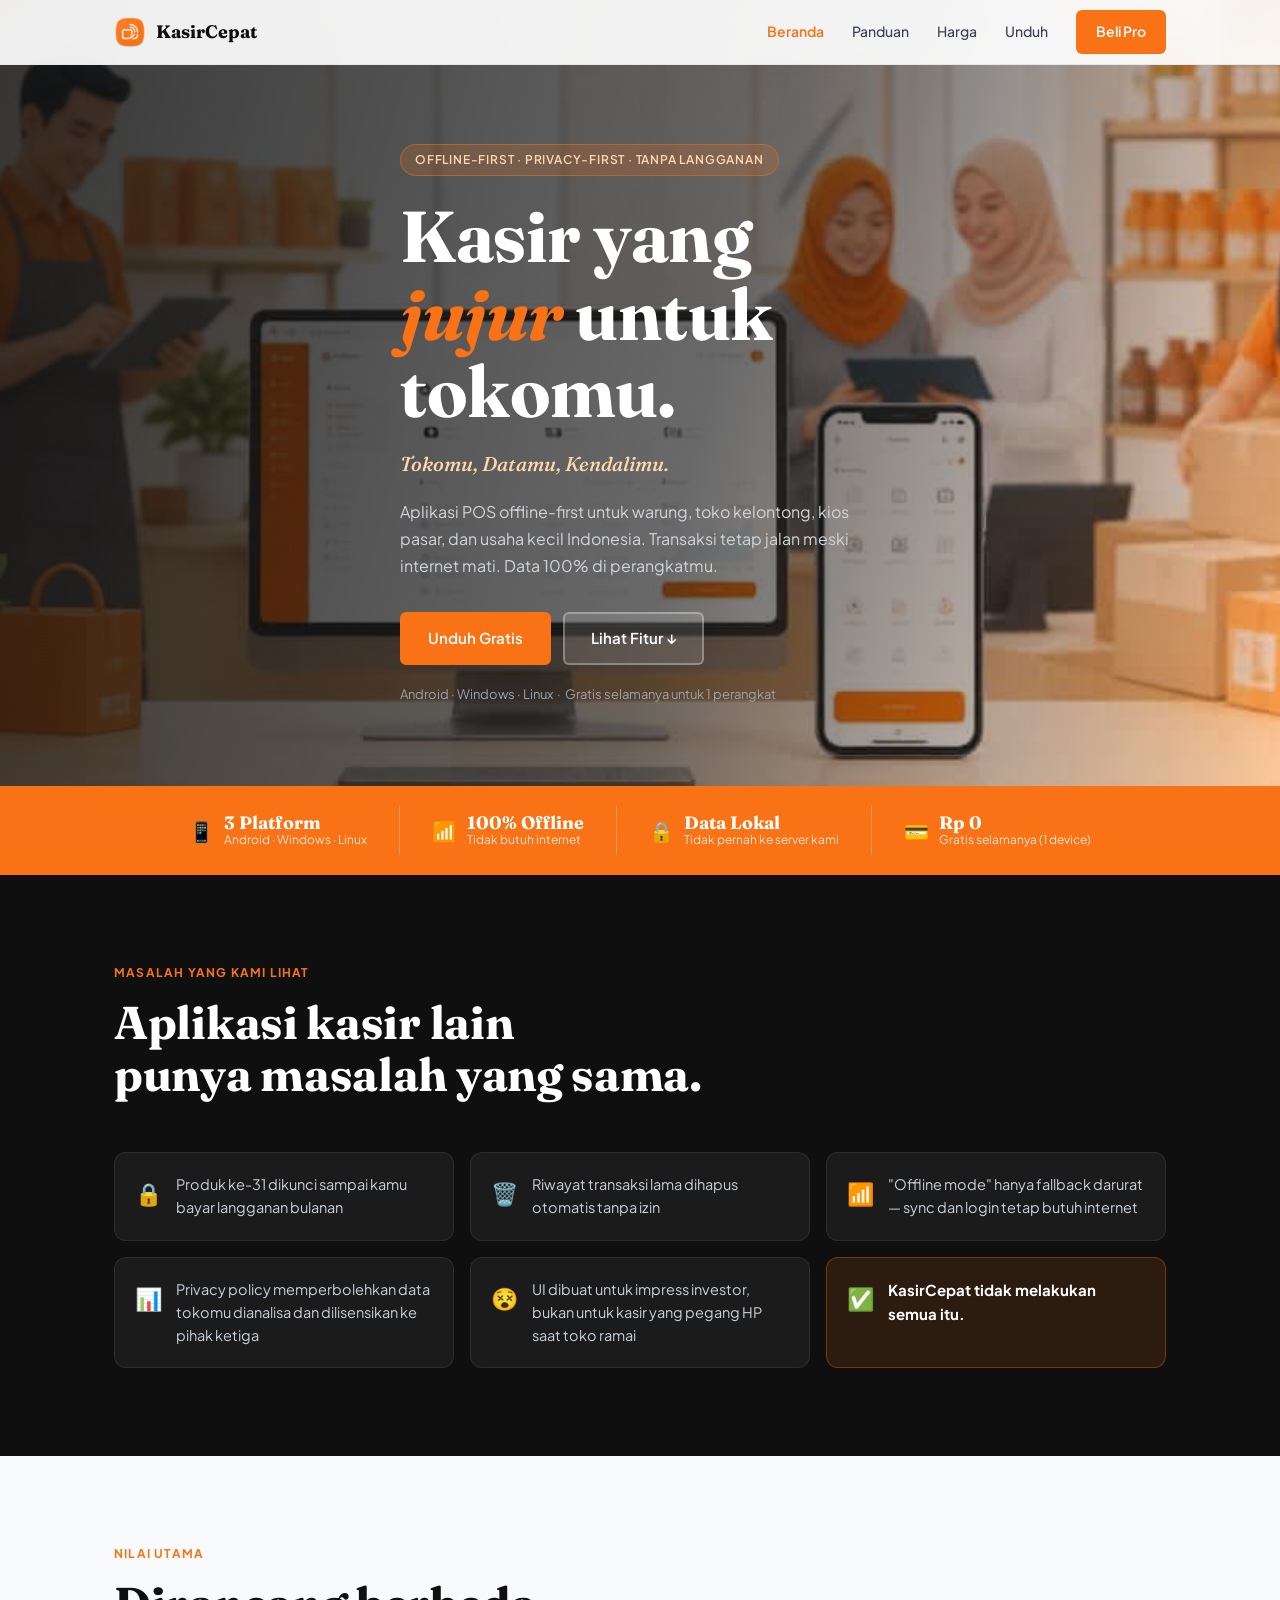
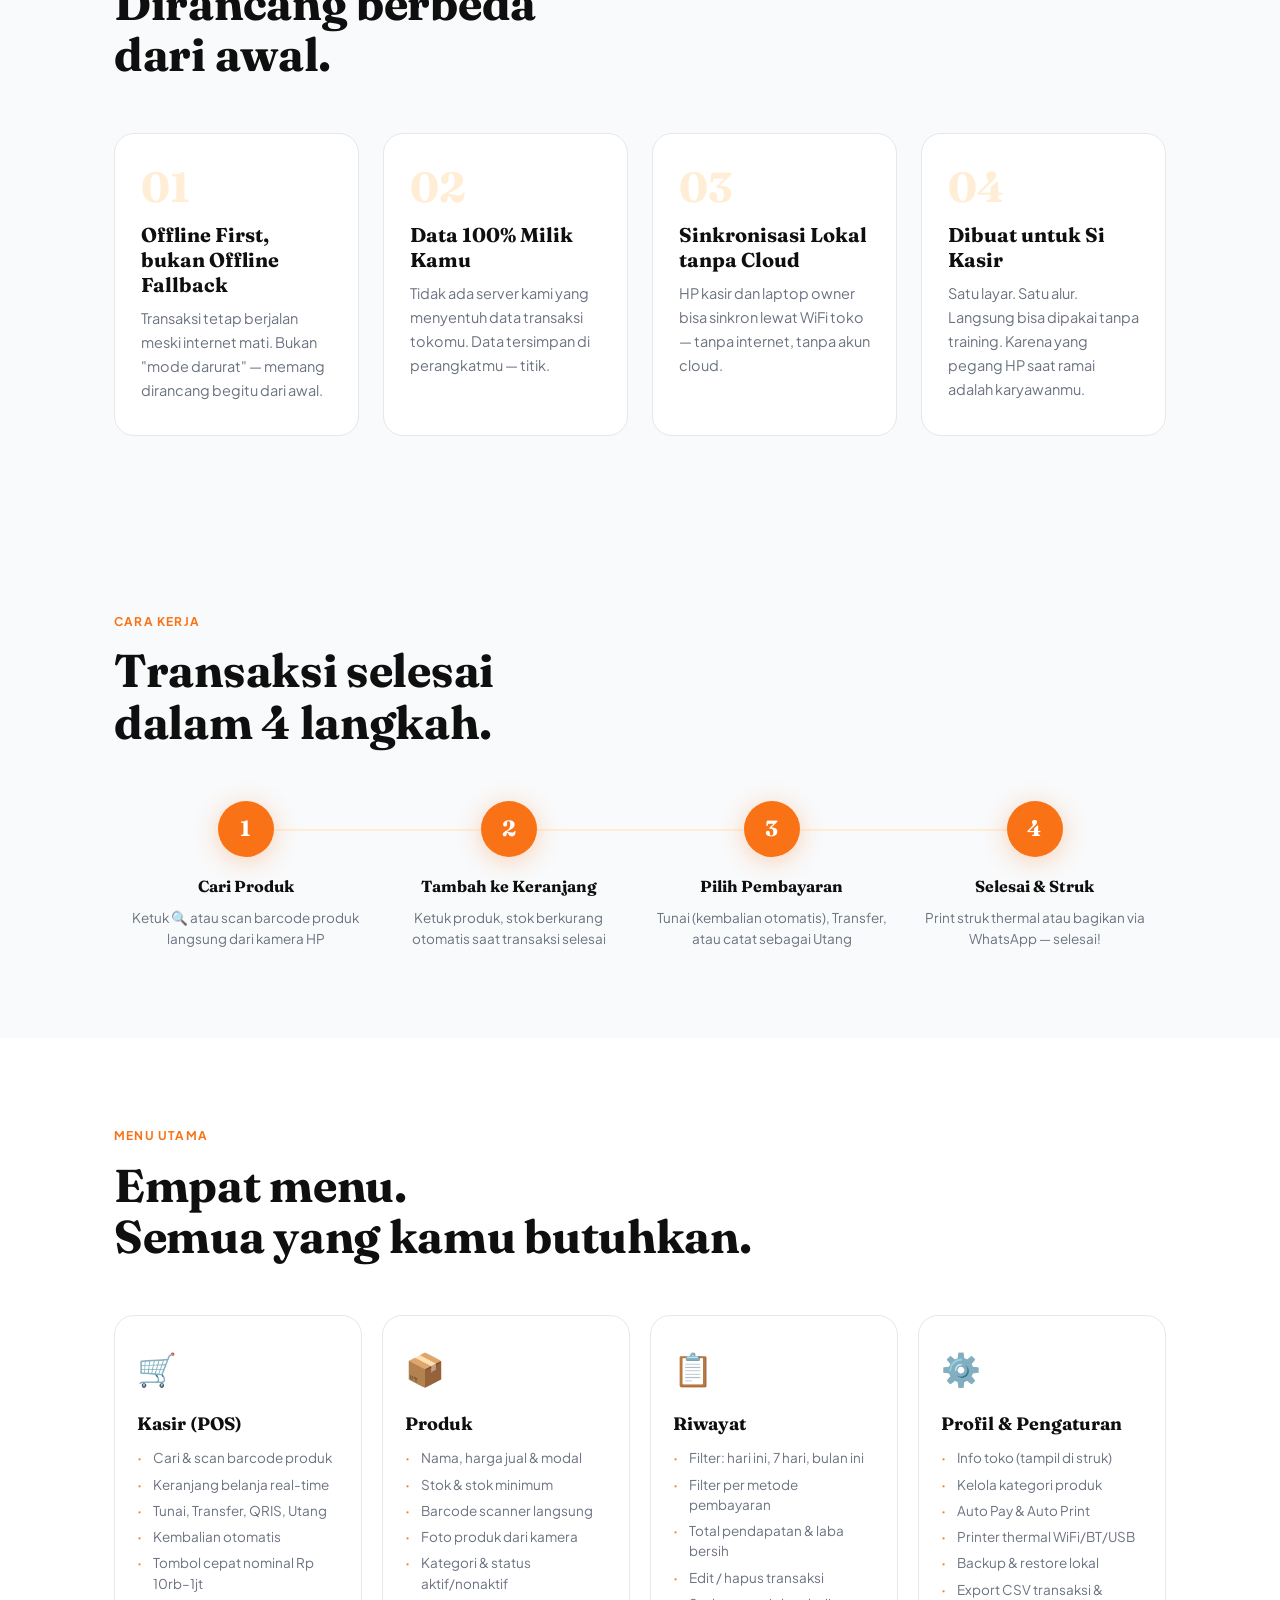
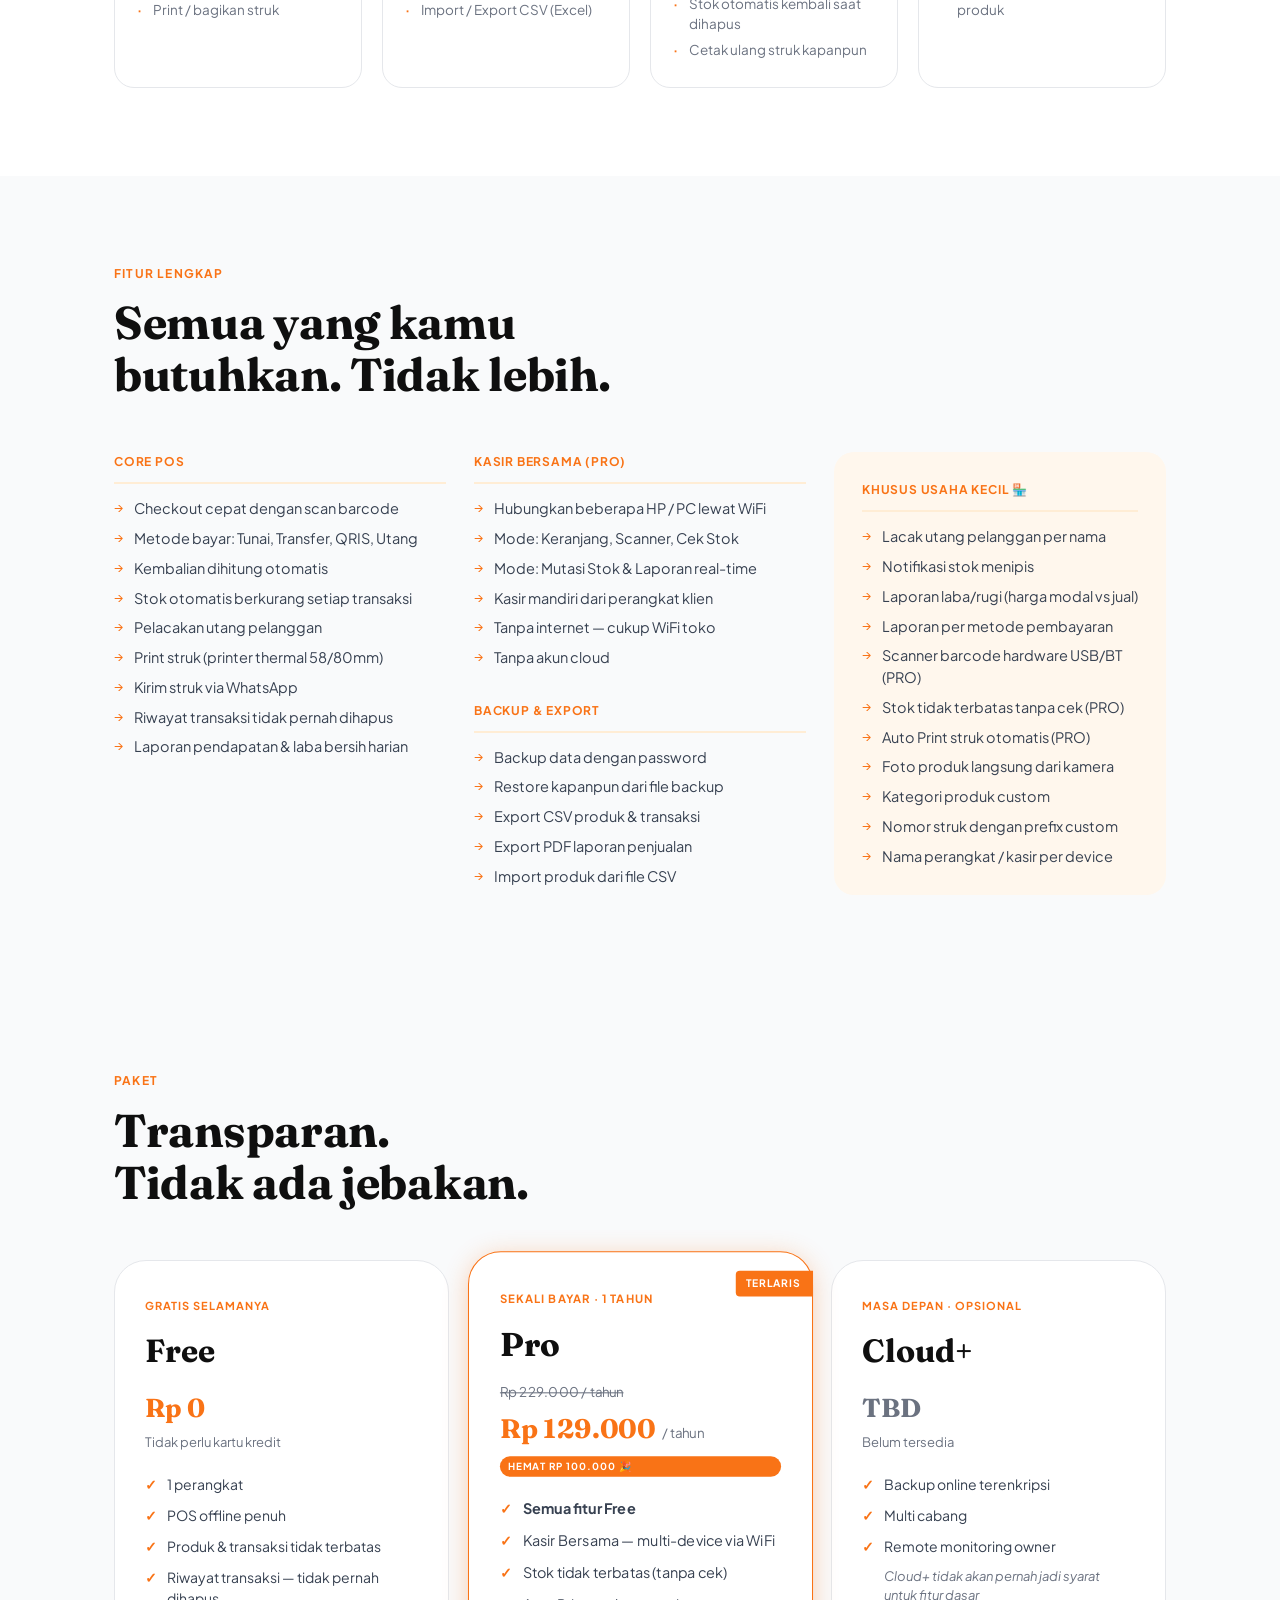
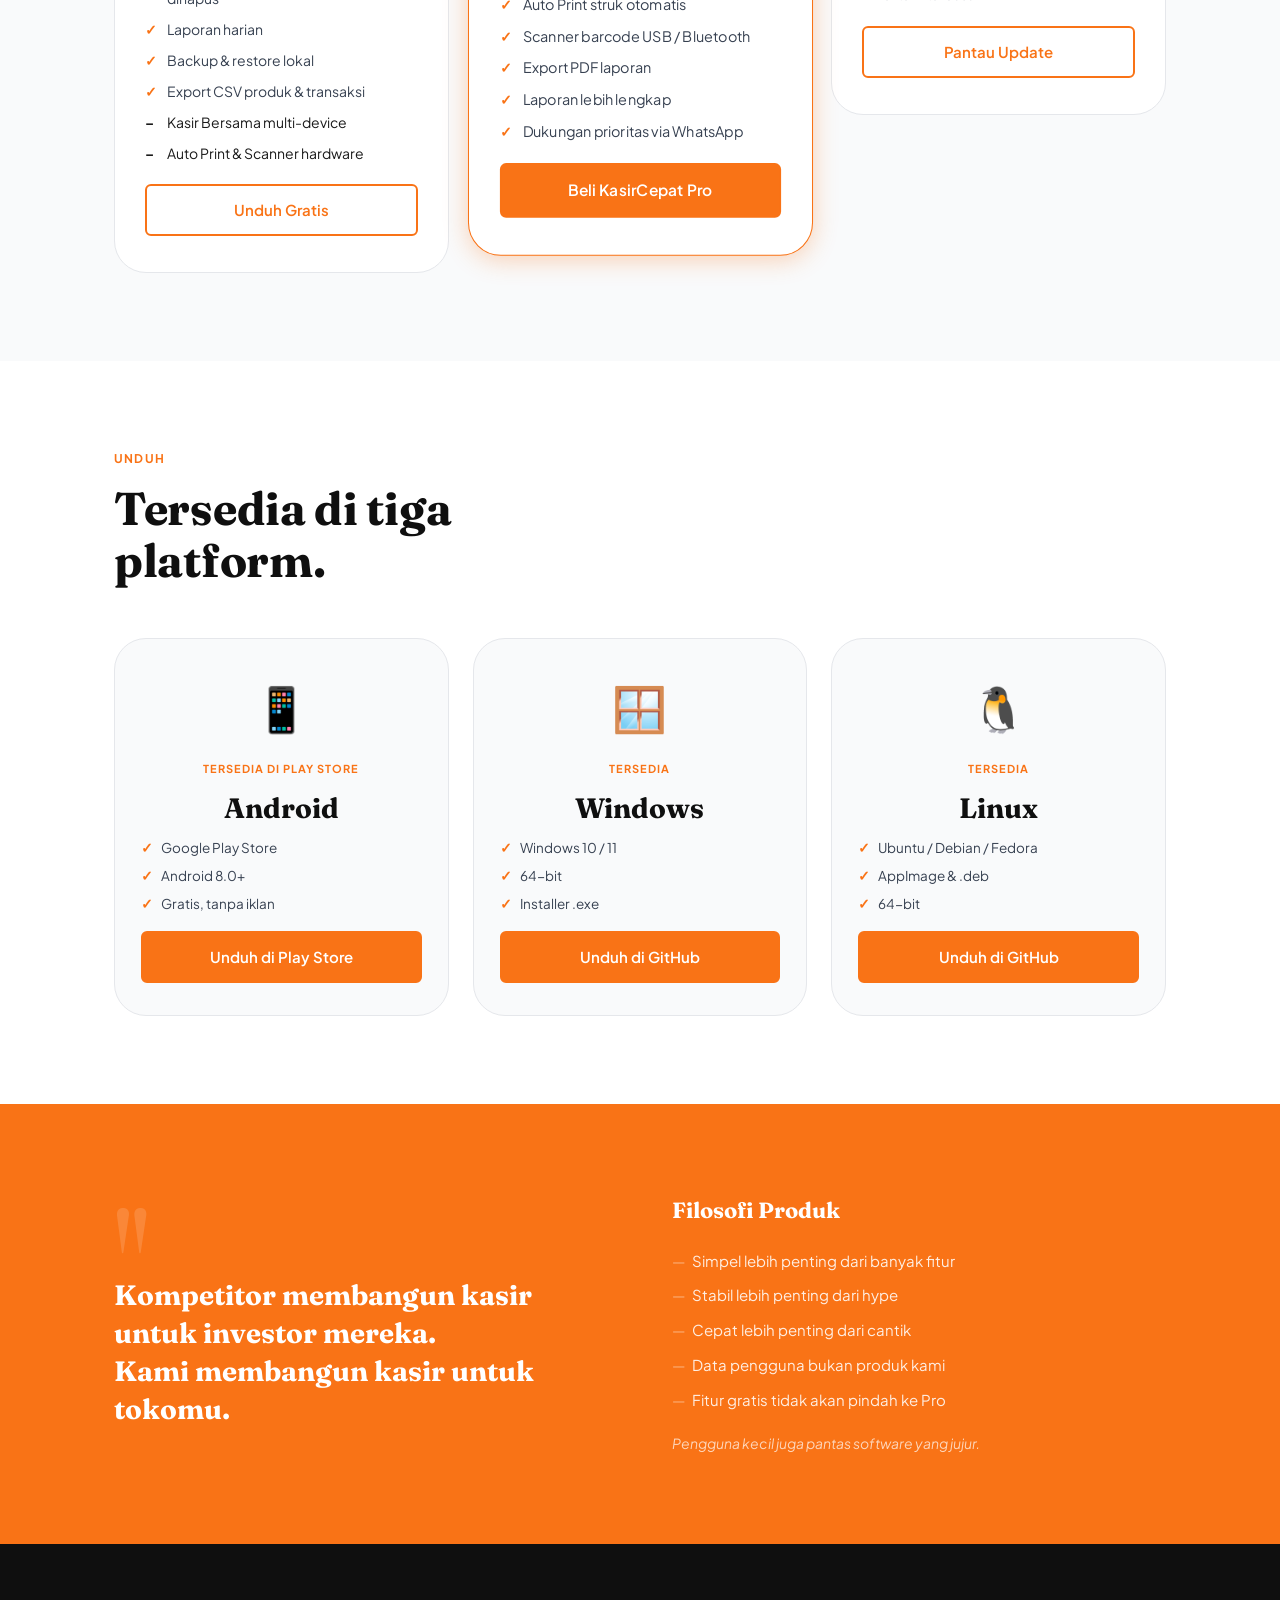
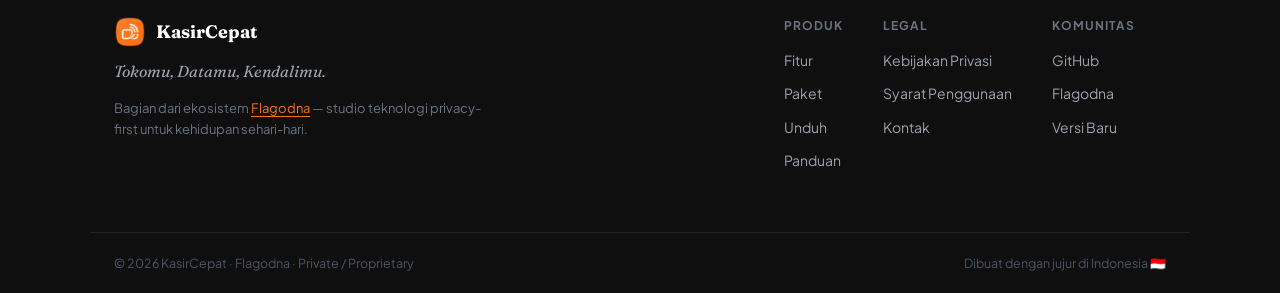
==== commit 1cd74aa4: "update mvp" ====
--- a/index.html
+++ b/index.html
@@ -1,6 +1,4 @@
-<!DOCTYPE html>
-<html lang="id">
-  <head>
+ <head>
     <meta charset="UTF-8" />
     <meta name="viewport" content="width=device-width, initial-scale=1.0" />
     <title>KasirCepat — Tokomu, Datamu, Kendalimu</title>
@@ -22,7 +20,7 @@
       property="og:image"
       content="https://flagodna-developer.github.io/kasir-cepat/assets/images/banner.jpg"
     />
-    <link rel="stylesheet" href="assets/css/style.css" />
+    <link rel="stylesheet" href="assets/css/home.css" />
     <link rel="preconnect" href="https://fonts.googleapis.com" />
     <link rel="preconnect" href="https://fonts.gstatic.com" crossorigin />
     <link
@@ -92,401 +90,463 @@
       }
     </script>
   </head>
-  <body>
-    <!-- NAV -->
-    <nav class="nav">
-      <div class="nav-inner container">
-        <a href="/" class="nav-logo">
-          <img
-            src="assets/icon/kasir-cepat.png"
-            alt="KasirCepat Logo"
-            class="logo-image"
-          />
-          <span class="logo-text">KasirCepat</span>
-        </a>
-        <div class="nav-links">
-          <a href="#fitur">Fitur</a>
-          <a href="#paket">Paket</a>
-          <a
-            href="https://github.com/Flagodna-Developer/kasir-cepat"
-            target="_blank"
-            rel="noopener"
-            >GitHub</a
-          >
-          <a href="#download" class="nav-cta">Unduh</a>
+<body>
+
+<!-- ░░ NAV ░░ -->
+<nav class="nav">
+  <div class="nav-inner container">
+    <a href="/" class="nav-logo">
+      <img src="./assets/icon/kasir-cepat.png" alt="KasirCepat Logo" class="logo-image" onerror="this.style.display='none';this.nextElementSibling.style.display='flex'" />
+      <span style="display:none;width:36px;height:36px;border-radius:9px;background:var(--orange);color:#fff;font-family:var(--font-display);font-weight:700;font-size:14px;align-items:center;justify-content:center">KC</span>
+      <span class="logo-text">KasirCepat</span>
+    </a>
+    <div class="nav-links">
+      <a href="#" style="color:var(--orange);font-weight:600">Beranda</a>
+      <a href="./panduan/index.html">Panduan</a>
+      <a href="./harga/index.html">Harga</a>
+      <a href="#download">Unduh</a>
+      <a href="./beli/index.html" class="nav-cta btn" style="padding:8px 18px;font-size:14px">Beli Pro</a>
+    </div>
+  </div>
+</nav>
+
+<!-- ░░ HERO ░░ -->
+<header class="hero">
+  <div class="hero-banner">
+    <img src="assets/images/banner.jpg" alt="KasirCepat Banner" class="banner-img" />
+    <div class="banner-overlay"></div>
+  </div>
+  <div class="hero-content container">
+    <div class="hero-badge">Offline-First · Privacy-First · Tanpa Langganan</div>
+    <h1 class="hero-title">
+      Kasir yang<br />
+      <em>jujur</em> untuk<br />
+      tokomu.
+    </h1>
+    <p class="hero-tagline">Tokomu, Datamu, Kendalimu.</p>
+    <p class="hero-sub">
+      Aplikasi POS offline-first untuk warung, toko kelontong, kios pasar, dan usaha kecil Indonesia.
+      Transaksi tetap jalan meski internet mati. Data 100% di perangkatmu.
+    </p>
+    <div class="hero-actions">
+      <a href="#download" class="btn btn-primary">Unduh Gratis</a>
+      <a href="#fitur" class="btn btn-ghost">Lihat Fitur ↓</a>
+    </div>
+    <p class="hero-note">Android · Windows · Linux &nbsp;·&nbsp; Gratis selamanya untuk 1 perangkat</p>
+  </div>
+</header>
+
+<!-- ░░ STAT STRIP ░░ -->
+<div class="stat-strip">
+  <div class="container stat-inner">
+    <div class="stat-item">
+      <span class="stat-icon">📱</span>
+      <div><div class="stat-val">3 Platform</div><div class="stat-desc">Android · Windows · Linux</div></div>
+    </div>
+    <div class="stat-item">
+      <span class="stat-icon">📶</span>
+      <div><div class="stat-val">100% Offline</div><div class="stat-desc">Tidak butuh internet</div></div>
+    </div>
+    <div class="stat-item">
+      <span class="stat-icon">🔒</span>
+      <div><div class="stat-val">Data Lokal</div><div class="stat-desc">Tidak pernah ke server kami</div></div>
+    </div>
+    <div class="stat-item">
+      <span class="stat-icon">💳</span>
+      <div><div class="stat-val">Rp 0</div><div class="stat-desc">Gratis selamanya (1 device)</div></div>
+    </div>
+  </div>
+</div>
+
+<!-- ░░ PROBLEMS ░░ -->
+<section class="section problems">
+  <div class="container">
+    <div class="section-label">Masalah yang Kami Lihat</div>
+    <h2 class="section-title">Aplikasi kasir lain<br />punya masalah yang sama.</h2>
+    <div class="problems-grid">
+      <div class="problem-item">
+        <span class="problem-icon">🔒</span>
+        <p>Produk ke-31 dikunci sampai kamu bayar langganan bulanan</p>
+      </div>
+      <div class="problem-item">
+        <span class="problem-icon">🗑️</span>
+        <p>Riwayat transaksi lama dihapus otomatis tanpa izin</p>
+      </div>
+      <div class="problem-item">
+        <span class="problem-icon">📶</span>
+        <p>"Offline mode" hanya fallback darurat — sync dan login tetap butuh internet</p>
+      </div>
+      <div class="problem-item">
+        <span class="problem-icon">📊</span>
+        <p>Privacy policy memperbolehkan data tokomu dianalisa dan dilisensikan ke pihak ketiga</p>
+      </div>
+      <div class="problem-item">
+        <span class="problem-icon">😵</span>
+        <p>UI dibuat untuk impress investor, bukan untuk kasir yang pegang HP saat toko ramai</p>
+      </div>
+      <div class="problem-item problem-answer">
+        <span class="problem-icon">✅</span>
+        <p><strong>KasirCepat tidak melakukan semua itu.</strong></p>
+      </div>
+    </div>
+  </div>
+</section>
+
+<!-- ░░ VALUES ░░ -->
+<section class="section values">
+  <div class="container">
+    <div class="section-label">Nilai Utama</div>
+    <h2 class="section-title">Dirancang berbeda<br />dari awal.</h2>
+    <div class="values-grid">
+      <div class="value-card">
+        <div class="value-num">01</div>
+        <h3>Offline First, bukan Offline Fallback</h3>
+        <p>Transaksi tetap berjalan meski internet mati. Bukan "mode darurat" — memang dirancang begitu dari awal.</p>
+      </div>
+      <div class="value-card">
+        <div class="value-num">02</div>
+        <h3>Data 100% Milik Kamu</h3>
+        <p>Tidak ada server kami yang menyentuh data transaksi tokomu. Data tersimpan di perangkatmu — titik.</p>
+      </div>
+      <div class="value-card">
+        <div class="value-num">03</div>
+        <h3>Sinkronisasi Lokal tanpa Cloud</h3>
+        <p>HP kasir dan laptop owner bisa sinkron lewat WiFi toko — tanpa internet, tanpa akun cloud.</p>
+      </div>
+      <div class="value-card">
+        <div class="value-num">04</div>
+        <h3>Dibuat untuk Si Kasir</h3>
+        <p>Satu layar. Satu alur. Langsung bisa dipakai tanpa training. Karena yang pegang HP saat ramai adalah karyawanmu.</p>
+      </div>
+    </div>
+  </div>
+</section>
+
+<!-- ░░ HOW IT WORKS ░░ -->
+<section class="section how">
+  <div class="container">
+    <div class="section-label">Cara Kerja</div>
+    <h2 class="section-title">Transaksi selesai<br />dalam 4 langkah.</h2>
+    <div class="how-steps">
+      <div class="how-step">
+        <div class="how-step-num">1</div>
+        <h4>Cari Produk</h4>
+        <p>Ketuk 🔍 atau scan barcode produk langsung dari kamera HP</p>
+      </div>
+      <div class="how-step">
+        <div class="how-step-num">2</div>
+        <h4>Tambah ke Keranjang</h4>
+        <p>Ketuk produk, stok berkurang otomatis saat transaksi selesai</p>
+      </div>
+      <div class="how-step">
+        <div class="how-step-num">3</div>
+        <h4>Pilih Pembayaran</h4>
+        <p>Tunai (kembalian otomatis), Transfer, atau catat sebagai Utang</p>
+      </div>
+      <div class="how-step">
+        <div class="how-step-num">4</div>
+        <h4>Selesai &amp; Struk</h4>
+        <p>Print struk thermal atau bagikan via WhatsApp — selesai!</p>
+      </div>
+    </div>
+  </div>
+</section>
+
+<!-- ░░ MENU HIGHLIGHTS ░░ -->
+<section class="section menus" id="fitur">
+  <div class="container">
+    <div class="section-label">Menu Utama</div>
+    <h2 class="section-title">Empat menu.<br />Semua yang kamu butuhkan.</h2>
+    <div class="menu-grid">
+      <div class="menu-card">
+        <div class="menu-card-icon">🛒</div>
+        <h3>Kasir (POS)</h3>
+        <ul>
+          <li>Cari &amp; scan barcode produk</li>
+          <li>Keranjang belanja real-time</li>
+          <li>Tunai, Transfer, QRIS, Utang</li>
+          <li>Kembalian otomatis</li>
+          <li>Tombol cepat nominal Rp 10rb–1jt</li>
+          <li>Print / bagikan struk</li>
+        </ul>
+      </div>
+      <div class="menu-card">
+        <div class="menu-card-icon">📦</div>
+        <h3>Produk</h3>
+        <ul>
+          <li>Nama, harga jual &amp; modal</li>
+          <li>Stok &amp; stok minimum</li>
+          <li>Barcode scanner langsung</li>
+          <li>Foto produk dari kamera</li>
+          <li>Kategori &amp; status aktif/nonaktif</li>
+          <li>Import / Export CSV (Excel)</li>
+        </ul>
+      </div>
+      <div class="menu-card">
+        <div class="menu-card-icon">📋</div>
+        <h3>Riwayat</h3>
+        <ul>
+          <li>Filter: hari ini, 7 hari, bulan ini</li>
+          <li>Filter per metode pembayaran</li>
+          <li>Total pendapatan &amp; laba bersih</li>
+          <li>Edit / hapus transaksi</li>
+          <li>Stok otomatis kembali saat dihapus</li>
+          <li>Cetak ulang struk kapanpun</li>
+        </ul>
+      </div>
+      <div class="menu-card">
+        <div class="menu-card-icon">⚙️</div>
+        <h3>Profil &amp; Pengaturan</h3>
+        <ul>
+          <li>Info toko (tampil di struk)</li>
+          <li>Kelola kategori produk</li>
+          <li>Auto Pay &amp; Auto Print</li>
+          <li>Printer thermal WiFi/BT/USB</li>
+          <li>Backup &amp; restore lokal</li>
+          <li>Export CSV transaksi &amp; produk</li>
+        </ul>
+      </div>
+    </div>
+  </div>
+</section>
+
+<!-- ░░ FEATURES DETAIL ░░ -->
+<section class="section features" style="background:var(--gray-100)">
+  <div class="container">
+    <div class="section-label">Fitur Lengkap</div>
+    <h2 class="section-title">Semua yang kamu<br />butuhkan. Tidak lebih.</h2>
+    <div class="features-cols">
+      <div>
+        <h4 class="feature-col-title">Core POS</h4>
+        <ul class="feature-list">
+          <li>Checkout cepat dengan scan barcode</li>
+          <li>Metode bayar: Tunai, Transfer, QRIS, Utang</li>
+          <li>Kembalian dihitung otomatis</li>
+          <li>Stok otomatis berkurang setiap transaksi</li>
+          <li>Pelacakan utang pelanggan</li>
+          <li>Print struk (printer thermal 58/80mm)</li>
+          <li>Kirim struk via WhatsApp</li>
+          <li>Riwayat transaksi tidak pernah dihapus</li>
+          <li>Laporan pendapatan &amp; laba bersih harian</li>
+        </ul>
+      </div>
+      <div>
+        <h4 class="feature-col-title">Kasir Bersama (PRO)</h4>
+        <ul class="feature-list">
+          <li>Hubungkan beberapa HP / PC lewat WiFi</li>
+          <li>Mode: Keranjang, Scanner, Cek Stok</li>
+          <li>Mode: Mutasi Stok &amp; Laporan real-time</li>
+          <li>Kasir mandiri dari perangkat klien</li>
+          <li>Tanpa internet — cukup WiFi toko</li>
+          <li>Tanpa akun cloud</li>
+        </ul>
+        <h4 class="feature-col-title" style="margin-top:2rem">Backup &amp; Export</h4>
+        <ul class="feature-list">
+          <li>Backup data dengan password</li>
+          <li>Restore kapanpun dari file backup</li>
+          <li>Export CSV produk &amp; transaksi</li>
+          <li>Export PDF laporan penjualan</li>
+          <li>Import produk dari file CSV</li>
+        </ul>
+      </div>
+      <div class="feature-unique">
+        <h4 class="feature-col-title">Khusus Usaha Kecil 🏪</h4>
+        <ul class="feature-list">
+          <li>Lacak utang pelanggan per nama</li>
+          <li>Notifikasi stok menipis</li>
+          <li>Laporan laba/rugi (harga modal vs jual)</li>
+          <li>Laporan per metode pembayaran</li>
+          <li>Scanner barcode hardware USB/BT (PRO)</li>
+          <li>Stok tidak terbatas tanpa cek (PRO)</li>
+          <li>Auto Print struk otomatis (PRO)</li>
+          <li>Foto produk langsung dari kamera</li>
+          <li>Kategori produk custom</li>
+          <li>Nomor struk dengan prefix custom</li>
+          <li>Nama perangkat / kasir per device</li>
+        </ul>
+      </div>
+    </div>
+  </div>
+</section>
+
+<!-- ░░ PRICING ░░ -->
+<section class="section pricing" id="paket">
+  <div class="container">
+    <div class="section-label">Paket</div>
+    <h2 class="section-title">Transparan.<br />Tidak ada jebakan.</h2>
+    <div class="pricing-grid">
+
+      <!-- FREE -->
+      <div class="pricing-card">
+        <div class="pricing-badge">Gratis Selamanya</div>
+        <h3 class="pricing-name">Free</h3>
+        <div class="pricing-price-wrap">
+          <div class="pricing-price">Rp 0</div>
+          <div class="pricing-period">Tidak perlu kartu kredit</div>
         </div>
-      </div>
-    </nav>
-
-    <!-- HERO -->
-    <header class="hero">
-      <div class="hero-banner">
-        <img
-          src="assets/images/banner.jpg"
-          alt="KasirCepat Banner"
-          class="banner-img"
-        />
-        <div class="banner-overlay"></div>
-      </div>
-      <div class="hero-content container">
-        <div class="hero-badge">Offline-First · Privacy-First</div>
-        <h1 class="hero-title">
-          Kasir yang<br />
-          <em>jujur</em> untuk<br />
-          tokomu.
-        </h1>
-        <p class="hero-tagline">Tokomu, Datamu, Kendalimu.</p>
-        <p class="hero-sub">
-          Aplikasi POS offline-first untuk warung, toko kelontong, kios pasar,
-          dan usaha kecil Indonesia.<br />
-          Bukan untuk investor kami. Untuk kasirmu.
-        </p>
-        <div class="hero-actions">
-          <a href="#" class="btn btn-primary">Unduh Gratis</a>
-          <a href="#fitur" class="btn btn-ghost">Lihat Fitur ↓</a>
+        <ul class="pricing-features">
+          <li>1 perangkat</li>
+          <li>POS offline penuh</li>
+          <li>Produk &amp; transaksi tidak terbatas</li>
+          <li>Riwayat transaksi — tidak pernah dihapus</li>
+          <li>Laporan harian</li>
+          <li>Backup &amp; restore lokal</li>
+          <li>Export CSV produk &amp; transaksi</li>
+          <li class="pricing-na">Kasir Bersama multi-device</li>
+          <li class="pricing-na">Auto Print &amp; Scanner hardware</li>
+        </ul>
+        <a href="#download" class="btn btn-outline">Unduh Gratis</a>
+      </div>
+
+      <!-- PRO -->
+      <div class="pricing-card pricing-featured">
+        <div style="position:absolute;top:18px;right:-1px;background:var(--orange);color:#fff;font-size:10px;font-weight:700;letter-spacing:.8px;text-transform:uppercase;padding:4px 12px 4px 10px;border-radius:4px 0 0 4px">TERLARIS</div>
+        <div class="pricing-badge">Sekali Bayar · 1 Tahun</div>
+        <h3 class="pricing-name">Pro</h3>
+        <div class="pricing-price-wrap">
+          <div class="pricing-price-original">Rp 229.000 / tahun</div>
+          <div style="display:flex;align-items:baseline;gap:6px">
+            <div class="pricing-price">Rp 129.000</div>
+            <div class="pricing-period">/ tahun</div>
+          </div>
+          <span class="pricing-save">Hemat Rp 100.000 🎉</span>
         </div>
-        <p class="hero-note">
-          Android · Windows · Linux &nbsp;·&nbsp; Gratis selamanya untuk 1
-          perangkat
-        </p>
-      </div>
-    </header>
-
-    <!-- PROBLEMS -->
-    <section class="section problems">
-      <div class="container">
-        <div class="section-label">Masalah yang Kami Lihat</div>
-        <h2 class="section-title">
-          Aplikasi kasir lain<br />punya masalah yang sama.
-        </h2>
-        <div class="problems-grid">
-          <div class="problem-item">
-            <span class="problem-icon">🔒</span>
-            <p>Produk ke-31 dikunci sampai kamu bayar langganan</p>
-          </div>
-          <div class="problem-item">
-            <span class="problem-icon">🗑️</span>
-            <p>Data transaksi lama dihapus otomatis tanpa izin</p>
-          </div>
-          <div class="problem-item">
-            <span class="problem-icon">📶</span>
-            <p>
-              "Offline mode" hanya fallback darurat — sync dan login tetap butuh
-              internet
-            </p>
-          </div>
-          <div class="problem-item">
-            <span class="problem-icon">📊</span>
-            <p>
-              Privacy policy memperbolehkan data tokomu dianalisa dan
-              dilisensikan ke pihak ketiga
-            </p>
-          </div>
-          <div class="problem-item">
-            <span class="problem-icon">😵</span>
-            <p>
-              UI dibuat untuk impress investor, bukan untuk si kasir yang pegang
-              HP saat toko ramai
-            </p>
-          </div>
-          <div class="problem-item problem-answer">
-            <span class="problem-icon">✅</span>
-            <p><strong>KasirCepat tidak melakukan semua itu.</strong></p>
-          </div>
+        <ul class="pricing-features">
+          <li><strong>Semua fitur Free</strong></li>
+          <li>Kasir Bersama — multi-device via WiFi</li>
+          <li>Stok tidak terbatas (tanpa cek)</li>
+          <li>Auto Print struk otomatis</li>
+          <li>Scanner barcode USB / Bluetooth</li>
+          <li>Export PDF laporan</li>
+          <li>Laporan lebih lengkap</li>
+          <li>Dukungan prioritas via WhatsApp</li>
+        </ul>
+        <a href="./beli/index.html" class="btn btn-primary">Beli KasirCepat Pro</a>
+      </div>
+
+      <!-- CLOUD+ -->
+      <div class="pricing-card">
+        <div class="pricing-badge">Masa Depan · Opsional</div>
+        <h3 class="pricing-name">Cloud+</h3>
+        <div class="pricing-price-wrap">
+          <div class="pricing-price" style="color:var(--gray-500)">TBD</div>
+          <div class="pricing-period">Belum tersedia</div>
         </div>
-      </div>
-    </section>
-
-    <!-- VALUES -->
-    <section class="section values">
-      <div class="container">
-        <div class="section-label">Nilai Utama</div>
-        <h2 class="section-title">Dirancang berbeda<br />dari awal.</h2>
-        <div class="values-grid">
-          <div class="value-card">
-            <div class="value-num">01</div>
-            <h3>Offline First, bukan Offline Fallback</h3>
-            <p>
-              Transaksi tetap berjalan meski internet mati. Bukan "mode darurat"
-              — memang dirancang begitu dari awal.
-            </p>
-          </div>
-          <div class="value-card">
-            <div class="value-num">02</div>
-            <h3>Data 100% Milik Kamu</h3>
-            <p>
-              Tidak ada server kami yang menyentuh data transaksi tokomu. Data
-              tersimpan di perangkatmu — titik.
-            </p>
-          </div>
-          <div class="value-card">
-            <div class="value-num">03</div>
-            <h3>Sinkronisasi Lokal tanpa Cloud</h3>
-            <p>
-              HP kasir dan laptop owner bisa sinkron lewat Wi-Fi toko atau
-              hotspot HP — tanpa internet, tanpa akun.
-            </p>
-          </div>
-          <div class="value-card">
-            <div class="value-num">04</div>
-            <h3>Dibuat untuk Si Kasir</h3>
-            <p>
-              Satu layar. Satu alur. Langsung bisa dipakai tanpa training.
-              Karena yang pegang HP saat ramai adalah karyawanmu.
-            </p>
-          </div>
-        </div>
-      </div>
-    </section>
-
-    <!-- FEATURES -->
-    <section class="section features" id="fitur">
-      <div class="container">
-        <div class="section-label">Fitur</div>
-        <h2 class="section-title">
-          Semua yang kamu<br />butuhkan. Tidak lebih.
-        </h2>
-        <div class="features-cols">
-          <div class="feature-col">
-            <h4 class="feature-col-title">Core POS</h4>
-            <ul class="feature-list">
-              <li>Tambah / edit / hapus produk</li>
-              <li>Kategori produk</li>
-              <li>Checkout cepat</li>
-              <li>Search produk</li>
-              <li>Riwayat transaksi lengkap</li>
-              <li>Ringkasan penjualan harian</li>
-              <li>Stok otomatis berkurang</li>
-              <li>Pelacakan utang/piutang</li>
-              <li>Print struk (Bluetooth printer)</li>
-              <li>Kirim struk via WhatsApp</li>
-            </ul>
-          </div>
-          <div class="feature-col">
-            <h4 class="feature-col-title">Sync Lokal</h4>
-            <ul class="feature-list">
-              <li>Sync Android ↔ Android</li>
-              <li>Sync Android ↔ Desktop</li>
-              <li>Auto detect device di jaringan sama</li>
-              <li>Push transaksi realtime</li>
-              <li>Manual sync button</li>
-              <li>Conflict handling sederhana</li>
-            </ul>
-            <h4 class="feature-col-title" style="margin-top: 2rem">
-              Export & Backup
-            </h4>
-            <ul class="feature-list">
-              <li>Export CSV (buka di Excel)</li>
-              <li>Export PDF laporan</li>
-              <li>Backup file lokal</li>
-              <li>Restore data kapanpun</li>
-            </ul>
-          </div>
-          <div class="feature-col feature-unique">
-            <h4 class="feature-col-title">Khusus Warung 🏪</h4>
-            <ul class="feature-list">
-              <li>Lacak utang pelanggan</li>
-              <li>Deposit galon air</li>
-              <li>Setoran harian kasir</li>
-              <li>Notifikasi stok menipis</li>
-              <li>Scan barcode produk</li>
-              <li>Foto produk dari kamera</li>
-              <li>Import produk via CSV</li>
-              <li>Laporan laba/rugi</li>
-              <li>Laporan stok opname</li>
-            </ul>
-          </div>
-        </div>
-      </div>
-    </section>
-
-    <!-- PRICING -->
-    <section class="section pricing" id="paket">
-      <div class="container">
-        <div class="section-label">Paket</div>
-        <h2 class="section-title">Transparan.<br />Tidak ada jebakan.</h2>
-        <div class="pricing-grid">
-          <div class="pricing-card">
-            <div class="pricing-badge">Gratis Selamanya</div>
-            <h3 class="pricing-name">Free</h3>
-            <div class="pricing-price">Rp 0</div>
-            <ul class="pricing-features">
-              <li>1 perangkat</li>
-              <li>POS offline penuh</li>
-              <li>Produk & transaksi unlimited</li>
-              <li>Riwayat transaksi lengkap — tidak pernah dihapus</li>
-              <li>Laporan harian</li>
-            </ul>
-            <a href="#" class="btn btn-outline">Unduh Gratis</a>
-          </div>
-          <div class="pricing-card pricing-featured">
-            <div class="pricing-badge">Sekali Bayar</div>
-            <h3 class="pricing-name">Pro</h3>
-            <div class="pricing-price">Segera</div>
-            <ul class="pricing-features">
-              <li>Semua fitur Free</li>
-              <li>Sinkronisasi Wi-Fi multi-device</li>
-              <li>Export PDF & CSV</li>
-              <li>Backup & restore premium</li>
-              <li>Tanpa iklan</li>
-              <li>Laporan lebih lengkap</li>
-            </ul>
-            <a href="#" class="btn btn-primary">Daftar Notifikasi</a>
-          </div>
-          <div class="pricing-card">
-            <div class="pricing-badge">Masa Depan · Opsional</div>
-            <h3 class="pricing-name">Cloud+</h3>
-            <div class="pricing-price">TBD</div>
-            <ul class="pricing-features">
-              <li>Backup online terenkripsi</li>
-              <li>Multi cabang</li>
-              <li>Remote monitoring owner</li>
-              <li class="pricing-note">
-                Cloud+ tidak akan pernah menjadi syarat untuk fitur dasar
-              </li>
-            </ul>
-            <a href="#" class="btn btn-outline">Pantau Update</a>
-          </div>
-        </div>
-      </div>
-    </section>
-
-    <!-- DOWNLOAD SECTION -->
-    <section class="section features" id="download">
-      <div class="container">
-        <div class="section-label">Unduh</div>
-        <h2 class="section-title">
-          Download KasirCepat<br />
-          untuk perangkatmu.
-        </h2>
-
-        <div class="download-grid">
-          <!-- Android Card -->
-          <div class="download-card">
-            <div class="download-icon">📱</div>
-            <div class="download-badge">Tersedia</div>
-            <h3 class="download-name">Android</h3>
-            <ul class="download-specs">
-              <li>Google Play Store</li>
-              <li>Android 8.0+</li>
-              <li>Gratis selamanya</li>
-            </ul>
-
-            <a
-              href="https://play.google.com/store/apps/details?id=com.flagodna.kasircepat"
-              target="_blank"
-              rel="noopener noreferrer"
-              class="btn btn-primary"
-              >Unduh</a
-            >
-          </div>
-
-          <!-- Windows Card -->
-          <div class="download-card">
-            <div class="download-icon">🪟</div>
-            <div class="download-badge">Segera Hadir</div>
-            <h3 class="download-name">Windows</h3>
-            <ul class="download-specs">
-              <li>Windows 10/11</li>
-              <li>64-bit</li>
-              <li>Offline-first</li>
-            </ul>
-            <div class="download-status">⚡ Dalam proses pengembangan</div>
-          </div>
-
-          <!-- Linux Card -->
-          <div class="download-card">
-            <div class="download-icon">🐧</div>
-            <div class="download-badge">Segera Hadir</div>
-            <h3 class="download-name">Linux</h3>
-            <ul class="download-specs">
-              <li>Ubuntu/Debian/Fedora</li>
-              <li>AppImage / DEB</li>
-              <li>Sync dengan Android</li>
-            </ul>
-            <div class="download-status">🐣 Menyusul setelah Windows</div>
-          </div>
-        </div>
-      </div>
-    </section>
-
-    <!-- PROMISE -->
-    <section class="section promise">
-      <div class="container promise-inner">
-        <div class="promise-quote">
-          <span class="quote-mark">"</span>
-          <blockquote>
-            Kompetitor membangun kasir untuk investor mereka.<br />
-            Kami membangun kasir untuk tokomu.
-          </blockquote>
-        </div>
-        <div class="promise-text">
-          <h3>Filosofi Produk</h3>
-          <ul class="philosophy-list">
-            <li>Simpel lebih penting dari banyak fitur</li>
-            <li>Stabil lebih penting dari hype</li>
-            <li>Cepat lebih penting dari cantik</li>
-            <li>Data pengguna bukan produk kami</li>
-          </ul>
-          <p class="philosophy-close">
-            Pengguna kecil juga pantas software yang jujur.
-          </p>
-        </div>
-      </div>
-    </section>
-
-    <!-- FOOTER -->
-    <footer class="footer">
-      <div class="container footer-inner">
-        <div class="footer-brand">
-          <a href="/" class="nav-logo">
-            <img
-              src="assets/icon/kasir-cepat.png"
-              alt="KasirCepat Logo"
-              class="logo-image"
-            />
-            <span class="logo-text">KasirCepat</span>
-          </a>
-          <p class="footer-tagline">Tokomu, Datamu, Kendalimu.</p>
-          <p class="footer-flagodna">
-            Bagian dari ekosistem
-            <a href="https://flagodna.com" target="_blank" rel="noopener"
-              >Flagodna</a
-            >
-            — studio teknologi privacy-first untuk kehidupan sehari-hari.
-          </p>
-        </div>
-        <div class="footer-links">
-          <div class="footer-col">
-            <h5>Produk</h5>
-            <a href="#fitur">Fitur</a>
-            <a href="#paket">Paket</a>
-            <a href="#">Roadmap</a>
-            <a href="#">Unduh</a>
-          </div>
-          <div class="footer-col">
-            <h5>Legal</h5>
-            <a href="./documents/privacy-policy">Kebijakan Privasi</a>
-            <a href="#">Syarat Penggunaan</a>
-          </div>
-          <div class="footer-col">
-            <h5>Komunitas</h5>
-            <a
-              href="https://github.com/Flagodna-Developer/kasir-cepat"
-              target="_blank"
-              rel="noopener"
-              >GitHub</a
-            >
-            <a href="https://flagodna.com" target="_blank" rel="noopener"
-              >Flagodna</a
-            >
-          </div>
-        </div>
-      </div>
-      <div class="footer-bottom container">
-        <p>© 2026 KasirCepat · Flagodna · Private / Proprietary</p>
-        <p>Dibuat dengan jujur di Indonesia 🇮🇩</p>
-      </div>
-    </footer>
-  </body>
-</html>
+        <ul class="pricing-features">
+          <li>Backup online terenkripsi</li>
+          <li>Multi cabang</li>
+          <li>Remote monitoring owner</li>
+          <li class="pricing-note">Cloud+ tidak akan pernah jadi syarat untuk fitur dasar</li>
+        </ul>
+        <a href="https://github.com/Flagodna-Developer/kasir-cepat/releases" target="_blank" class="btn btn-outline">Pantau Update</a>
+      </div>
+
+    </div>
+  </div>
+</section>
+
+<!-- ░░ DOWNLOAD ░░ -->
+<section class="section download" id="download">
+  <div class="container">
+    <div class="section-label">Unduh</div>
+    <h2 class="section-title">Tersedia di tiga<br />platform.</h2>
+    <div class="download-grid">
+      <div class="download-card">
+        <div class="download-icon">📱</div>
+        <div class="download-badge">Tersedia di Play Store</div>
+        <h3 class="download-name">Android</h3>
+        <ul class="download-specs">
+          <li>Google Play Store</li>
+          <li>Android 8.0+</li>
+          <li>Gratis, tanpa iklan</li>
+        </ul>
+        <a href="https://play.google.com/store/apps/details?id=com.flagodna.kasircepat" target="_blank" rel="noopener" class="btn btn-primary" style="width:100%;justify-content:center">Unduh di Play Store</a>
+      </div>
+      <div class="download-card">
+        <div class="download-icon">🪟</div>
+        <div class="download-badge">Tersedia</div>
+        <h3 class="download-name">Windows</h3>
+        <ul class="download-specs">
+          <li>Windows 10 / 11</li>
+          <li>64-bit</li>
+          <li>Installer .exe</li>
+        </ul>
+        <a href="https://github.com/Flagodna-Developer/kasir-cepat/releases" target="_blank" rel="noopener" class="btn btn-primary" style="width:100%;justify-content:center">Unduh di GitHub</a>
+      </div>
+      <div class="download-card">
+        <div class="download-icon">🐧</div>
+        <div class="download-badge">Tersedia</div>
+        <h3 class="download-name">Linux</h3>
+        <ul class="download-specs">
+          <li>Ubuntu / Debian / Fedora</li>
+          <li>AppImage &amp; .deb</li>
+          <li>64-bit</li>
+        </ul>
+        <a href="https://github.com/Flagodna-Developer/kasir-cepat/releases" target="_blank" rel="noopener" class="btn btn-primary" style="width:100%;justify-content:center">Unduh di GitHub</a>
+      </div>
+    </div>
+  </div>
+</section>
+
+<!-- ░░ PROMISE ░░ -->
+<section class="section promise">
+  <div class="container promise-inner">
+    <div class="promise-quote">
+      <span class="quote-mark">"</span>
+      <blockquote>Kompetitor membangun kasir untuk investor mereka.<br />Kami membangun kasir untuk tokomu.</blockquote>
+    </div>
+    <div class="promise-text">
+      <h3>Filosofi Produk</h3>
+      <ul class="philosophy-list">
+        <li>Simpel lebih penting dari banyak fitur</li>
+        <li>Stabil lebih penting dari hype</li>
+        <li>Cepat lebih penting dari cantik</li>
+        <li>Data pengguna bukan produk kami</li>
+        <li>Fitur gratis tidak akan pindah ke Pro</li>
+      </ul>
+      <p class="philosophy-close">Pengguna kecil juga pantas software yang jujur.</p>
+    </div>
+  </div>
+</section>
+
+<!-- ░░ FOOTER ░░ -->
+<footer class="footer">
+  <div class="container footer-inner">
+    <div class="footer-brand">
+      <a href="/" class="nav-logo">
+        <img src="assets/icon/kasir-cepat.png" alt="KasirCepat Logo" class="logo-image" onerror="this.style.display='none'" />
+        <span class="logo-text">KasirCepat</span>
+      </a>
+      <p class="footer-tagline">Tokomu, Datamu, Kendalimu.</p>
+      <p class="footer-flagodna">Bagian dari ekosistem <a href="https://flagodna.com" target="_blank" rel="noopener">Flagodna</a> — studio teknologi privacy-first untuk kehidupan sehari-hari.</p>
+    </div>
+    <div class="footer-links">
+      <div class="footer-col">
+        <h5>Produk</h5>
+        <a href="#fitur">Fitur</a>
+        <a href="#paket">Paket</a>
+        <a href="#download">Unduh</a>
+        <a href="./panduan/index.html">Panduan</a>
+      </div>
+      <div class="footer-col">
+        <h5>Legal</h5>
+        <a href="./documents/kebijakan-privasi/index.html">Kebijakan Privasi</a>
+        <a href="./documents/syarat-penggunaan/index.html">Syarat Penggunaan</a>
+        <a href="./documents/kontak/index.html">Kontak</a>
+      </div>
+      <div class="footer-col">
+        <h5>Komunitas</h5>
+        <a href="https://github.com/Flagodna-Developer/kasir-cepat" target="_blank" rel="noopener">GitHub</a>
+        <a href="https://flagodna.com" target="_blank" rel="noopener">Flagodna</a>
+        <a href="./versi-baru/index.html">Versi Baru</a>
+      </div>
+    </div>
+  </div>
+  <div class="footer-bottom container">
+    <p>© 2026 KasirCepat · Flagodna · Private / Proprietary</p>
+    <p>Dibuat dengan jujur di Indonesia 🇮🇩</p>
+  </div>
+</footer>
+
+</body>
+</html>
--- a/assets/css/home.css
+++ b/assets/css/home.css
@@ -0,0 +1,1126 @@
+ *,
+ ::after,
+ ::before {
+     box-sizing: border-box;
+     margin: 0;
+     padding: 0
+ }
+
+ :root {
+     --orange: #F97316;
+     --orange-dark: #EA6500;
+     --orange-light: #FFF7ED;
+     --orange-mid: #FFEDD5;
+     --black: #0F0F0F;
+     --gray-900: #1A1A1A;
+     --gray-700: #374151;
+     --gray-500: #6B7280;
+     --gray-200: #E5E7EB;
+     --gray-100: #F9FAFB;
+     --white: #FFFFFF;
+     --font-display: 'Fraunces', Georgia, serif;
+     --font-body: 'Plus Jakarta Sans', sans-serif;
+     --radius-sm: 6px;
+     --radius-md: 12px;
+     --radius-lg: 20px;
+     --radius-xl: 32px;
+     --shadow-sm: 0 1px 3px rgba(0, 0, 0, .08);
+     --shadow-md: 0 4px 16px rgba(0, 0, 0, .10);
+     --shadow-lg: 0 8px 32px rgba(0, 0, 0, .14);
+     --shadow-orange: 0 4px 24px rgba(249, 115, 22, .30);
+ }
+
+ html {
+     scroll-behavior: smooth
+ }
+
+ body {
+     font-family: var(--font-body);
+     font-size: 16px;
+     line-height: 1.65;
+     color: var(--gray-900);
+     background: var(--white);
+     -webkit-font-smoothing: antialiased
+ }
+
+ .container {
+     max-width: 1100px;
+     margin: 0 auto;
+     padding: 0 24px
+ }
+
+ a {
+     color: inherit;
+     text-decoration: none
+ }
+
+ img {
+     display: block;
+     max-width: 100%
+ }
+
+ /* ═══════════════════════════════════════
+       NAV
+    ═══════════════════════════════════════ */
+ .nav {
+     position: fixed;
+     top: 0;
+     left: 0;
+     right: 0;
+     z-index: 100;
+     background: rgba(255, 255, 255, .92);
+     backdrop-filter: blur(12px);
+     border-bottom: 1px solid var(--gray-200)
+ }
+
+ .nav-inner {
+     display: flex;
+     align-items: center;
+     justify-content: space-between;
+     height: 64px
+ }
+
+ .logo-image {
+     height: 32px;
+     width: auto;
+     display: block
+ }
+
+ .nav-logo {
+     display: flex;
+     align-items: center;
+     gap: 10px
+ }
+
+ .logo-text {
+     font-family: var(--font-display);
+     font-weight: 700;
+     font-size: 18px;
+     color: var(--black)
+ }
+
+ .nav-links {
+     display: flex;
+     align-items: center;
+     gap: 28px
+ }
+
+ .nav-links a {
+     font-size: 14px;
+     font-weight: 500;
+     color: var(--gray-700);
+     transition: color .2s
+ }
+
+ .nav-links a:hover {
+     color: var(--orange)
+ }
+
+ .btn {
+     display: inline-flex;
+     align-items: center;
+     justify-content: center;
+     gap: 8px;
+     font-family: var(--font-body);
+     font-weight: 600;
+     font-size: 15px;
+     padding: 12px 26px;
+     border-radius: var(--radius-sm);
+     border: 2px solid transparent;
+     cursor: pointer;
+     transition: all .22s ease;
+     text-decoration: none
+ }
+
+ .btn-primary {
+     background: var(--orange);
+     color: var(--white);
+     border-color: var(--orange)
+ }
+
+ .btn-primary:hover {
+     background: var(--orange-dark);
+     border-color: var(--orange-dark);
+     box-shadow: var(--shadow-orange);
+     transform: translateY(-1px)
+ }
+
+ .btn-ghost {
+     background: rgba(255, 255, 255, .12);
+     color: var(--white);
+     border-color: rgba(255, 255, 255, .3);
+     backdrop-filter: blur(4px)
+ }
+
+ .btn-ghost:hover {
+     background: rgba(255, 255, 255, .22);
+     border-color: rgba(255, 255, 255, .5)
+ }
+
+ .btn-outline {
+     background: transparent;
+     color: var(--orange);
+     border-color: var(--orange)
+ }
+
+ .btn-outline:hover {
+     background: var(--orange);
+     color: var(--white);
+     box-shadow: var(--shadow-orange)
+ }
+
+ .nav-cta {
+     background: var(--orange) !important;
+     color: var(--white) !important;
+     padding: 8px 18px;
+     border-radius: var(--radius-sm);
+     font-weight: 600 !important
+ }
+
+ .nav-cta:hover {
+     background: var(--orange-dark) !important;
+     box-shadow: var(--shadow-orange)
+ }
+
+ @media(max-width:860px) {
+     .nav-links {
+         display: none
+     }
+ }
+
+ /* ═══════════════════════════════════════
+       HERO
+    ═══════════════════════════════════════ */
+ .hero {
+     position: relative;
+     padding-top: 64px;
+     min-height: 620px;
+     display: flex;
+     align-items: center;
+     overflow: hidden
+ }
+
+ .hero-banner {
+     position: absolute;
+     inset: 0
+ }
+
+ .banner-img {
+     width: 100%;
+     height: 100%;
+     object-fit: cover;
+     object-position: center
+ }
+
+ .banner-overlay {
+     position: absolute;
+     inset: 0;
+     background: linear-gradient(105deg, rgba(15, 15, 15, .84) 0, rgba(15, 15, 15, .62) 55%, rgba(249, 115, 22, .16) 100%)
+ }
+
+ .hero-content {
+     position: relative;
+     z-index: 2;
+     padding-top: 80px;
+     padding-bottom: 80px;
+     max-width: 640px
+ }
+
+ .hero-badge {
+     display: inline-block;
+     background: rgba(249, 115, 22, .18);
+     border: 1px solid rgba(249, 115, 22, .45);
+     color: #fed7aa;
+     font-size: 12px;
+     font-weight: 600;
+     letter-spacing: .8px;
+     text-transform: uppercase;
+     padding: 5px 14px;
+     border-radius: 100px;
+     margin-bottom: 22px
+ }
+
+ .hero-title {
+     font-family: var(--font-display);
+     font-size: clamp(40px, 7vw, 72px);
+     font-weight: 700;
+     line-height: 1.08;
+     color: var(--white);
+     margin-bottom: 16px;
+     letter-spacing: -.5px
+ }
+
+ .hero-title em {
+     font-style: italic;
+     color: var(--orange)
+ }
+
+ .hero-tagline {
+     font-family: var(--font-display);
+     font-size: 20px;
+     font-weight: 500;
+     font-style: italic;
+     color: #fed7aa;
+     margin-bottom: 18px
+ }
+
+ .hero-sub {
+     color: #d1d5db;
+     font-size: 16px;
+     line-height: 1.7;
+     margin-bottom: 32px;
+     max-width: 480px
+ }
+
+ .hero-actions {
+     display: flex;
+     gap: 12px;
+     flex-wrap: wrap;
+     margin-bottom: 20px
+ }
+
+ .hero-note {
+     font-size: 13px;
+     color: #9ca3af
+ }
+
+ /* ═══════════════════════════════════════
+       STAT STRIP
+    ═══════════════════════════════════════ */
+ .stat-strip {
+     background: var(--orange);
+     padding: 20px 0
+ }
+
+ .stat-inner {
+     display: flex;
+     align-items: center;
+     justify-content: center;
+     gap: 0;
+     flex-wrap: wrap
+ }
+
+ .stat-item {
+     display: flex;
+     align-items: center;
+     gap: 10px;
+     padding: 8px 32px;
+     border-right: 1px solid rgba(255, 255, 255, .25)
+ }
+
+ .stat-item:last-child {
+     border-right: none
+ }
+
+ .stat-icon {
+     font-size: 20px
+ }
+
+ .stat-val {
+     font-family: var(--font-display);
+     font-size: 18px;
+     font-weight: 700;
+     color: var(--white);
+     line-height: 1
+ }
+
+ .stat-desc {
+     font-size: 12px;
+     color: rgba(255, 255, 255, .8);
+     line-height: 1.3
+ }
+
+ @media(max-width:600px) {
+     .stat-item {
+         padding: 8px 20px;
+         border-right: none;
+         border-bottom: 1px solid rgba(255, 255, 255, .15)
+     }
+
+     .stat-item:last-child {
+         border-bottom: none
+     }
+ }
+
+ /* ═══════════════════════════════════════
+       SECTION BASE
+    ═══════════════════════════════════════ */
+ .section {
+     padding: 88px 0
+ }
+
+ .section-label {
+     display: inline-block;
+     font-size: 12px;
+     font-weight: 700;
+     letter-spacing: 1.2px;
+     text-transform: uppercase;
+     color: var(--orange);
+     margin-bottom: 14px
+ }
+
+ .section-title {
+     font-family: var(--font-display);
+     font-size: clamp(28px, 4.5vw, 46px);
+     font-weight: 700;
+     line-height: 1.12;
+     color: var(--black);
+     margin-bottom: 52px;
+     letter-spacing: -.3px
+ }
+
+ /* ═══════════════════════════════════════
+       PROBLEMS
+    ═══════════════════════════════════════ */
+ .problems {
+     background: var(--black)
+ }
+
+ .problems .section-label {
+     color: #f97316
+ }
+
+ .problems .section-title {
+     color: var(--white)
+ }
+
+ .problems-grid {
+     display: grid;
+     grid-template-columns: repeat(auto-fit, minmax(280px, 1fr));
+     gap: 16px
+ }
+
+ .problem-item {
+     display: flex;
+     align-items: flex-start;
+     gap: 14px;
+     background: rgba(255, 255, 255, .05);
+     border: 1px solid rgba(255, 255, 255, .08);
+     border-radius: var(--radius-md);
+     padding: 20px;
+     transition: border-color .2s
+ }
+
+ .problem-item:hover {
+     border-color: rgba(249, 115, 22, .35)
+ }
+
+ .problem-icon {
+     font-size: 22px;
+     flex-shrink: 0;
+     margin-top: 2px
+ }
+
+ .problem-item p {
+     color: #c9d1dc;
+     font-size: 14.5px;
+     line-height: 1.6
+ }
+
+ .problem-answer {
+     background: rgba(249, 115, 22, .12);
+     border-color: rgba(249, 115, 22, .35) !important
+ }
+
+ .problem-answer p {
+     color: var(--white);
+     font-size: 15px
+ }
+
+ /* ═══════════════════════════════════════
+       VALUES
+    ═══════════════════════════════════════ */
+ .values {
+     background: var(--gray-100)
+ }
+
+ .values-grid {
+     display: grid;
+     grid-template-columns: repeat(auto-fit, minmax(230px, 1fr));
+     gap: 24px
+ }
+
+ .value-card {
+     background: var(--white);
+     border: 1px solid var(--gray-200);
+     border-radius: var(--radius-lg);
+     padding: 32px 26px;
+     transition: box-shadow .22s, transform .22s
+ }
+
+ .value-card:hover {
+     box-shadow: var(--shadow-md);
+     transform: translateY(-3px)
+ }
+
+ .value-num {
+     font-family: var(--font-display);
+     font-size: 42px;
+     font-weight: 700;
+     color: var(--orange-mid);
+     line-height: 1;
+     margin-bottom: 14px
+ }
+
+ .value-card h3 {
+     font-family: var(--font-display);
+     font-size: 20px;
+     font-weight: 700;
+     margin-bottom: 10px;
+     color: var(--black);
+     line-height: 1.25
+ }
+
+ .value-card p {
+     font-size: 14.5px;
+     color: var(--gray-500);
+     line-height: 1.65
+ }
+
+ /* ═══════════════════════════════════════
+       FEATURES
+    ═══════════════════════════════════════ */
+ .features {
+     background: var(--white)
+ }
+
+ .features-cols {
+     display: grid;
+     grid-template-columns: 1fr 1fr 1fr;
+     gap: 28px
+ }
+
+ @media(max-width:768px) {
+     .features-cols {
+         grid-template-columns: 1fr
+     }
+ }
+
+ .feature-col-title {
+     font-size: 12px;
+     font-weight: 700;
+     letter-spacing: .8px;
+     text-transform: uppercase;
+     color: var(--orange);
+     margin-bottom: 14px;
+     padding-bottom: 10px;
+     border-bottom: 2px solid var(--orange-mid)
+ }
+
+ .feature-list {
+     list-style: none;
+     display: flex;
+     flex-direction: column;
+     gap: 8px
+ }
+
+ .feature-list li {
+     font-size: 14.5px;
+     color: var(--gray-700);
+     padding-left: 20px;
+     position: relative;
+     line-height: 1.5
+ }
+
+ .feature-list li::before {
+     content: '→';
+     position: absolute;
+     left: 0;
+     color: var(--orange);
+     font-size: 13px
+ }
+
+ .feature-unique {
+     background: var(--orange-light);
+     border-radius: var(--radius-lg);
+     padding: 28px
+ }
+
+ /* ═══════════════════════════════════════
+       HOW IT WORKS
+    ═══════════════════════════════════════ */
+ .how {
+     background: var(--gray-100)
+ }
+
+ .how-steps {
+     display: grid;
+     grid-template-columns: repeat(auto-fit, minmax(200px, 1fr));
+     gap: 0;
+     counter-reset: steps;
+     position: relative
+ }
+
+ .how-steps::before {
+     content: '';
+     position: absolute;
+     top: 28px;
+     left: 10%;
+     right: 10%;
+     height: 2px;
+     background: var(--orange-mid);
+     z-index: 0
+ }
+
+ @media(max-width:600px) {
+     .how-steps::before {
+         display: none
+     }
+ }
+
+ .how-step {
+     position: relative;
+     z-index: 1;
+     text-align: center;
+     padding: 0 16px
+ }
+
+ .how-step-num {
+     width: 56px;
+     height: 56px;
+     border-radius: 50%;
+     background: var(--orange);
+     color: var(--white);
+     font-family: var(--font-display);
+     font-size: 22px;
+     font-weight: 700;
+     display: inline-flex;
+     align-items: center;
+     justify-content: center;
+     margin-bottom: 16px;
+     box-shadow: var(--shadow-orange)
+ }
+
+ .how-step h4 {
+     font-family: var(--font-display);
+     font-size: 16px;
+     font-weight: 700;
+     color: var(--black);
+     margin-bottom: 8px
+ }
+
+ .how-step p {
+     font-size: 13.5px;
+     color: var(--gray-500);
+     line-height: 1.6
+ }
+
+ /* ═══════════════════════════════════════
+       MENU HIGHLIGHTS (from user guide)
+    ═══════════════════════════════════════ */
+ .menus {
+     background: var(--white)
+ }
+
+ .menu-grid {
+     display: grid;
+     grid-template-columns: repeat(auto-fit, minmax(240px, 1fr));
+     gap: 20px
+ }
+
+ .menu-card {
+     border: 1.5px solid var(--gray-200);
+     border-radius: var(--radius-lg);
+     padding: 26px 22px;
+     transition: border-color .2s, box-shadow .2s, transform .2s;
+     position: relative;
+     overflow: hidden
+ }
+
+ .menu-card:hover {
+     border-color: var(--orange);
+     box-shadow: var(--shadow-md);
+     transform: translateY(-3px)
+ }
+
+ .menu-card::before {
+     content: '';
+     position: absolute;
+     top: 0;
+     left: 0;
+     right: 0;
+     height: 3px;
+     background: var(--orange);
+     transform: scaleX(0);
+     transition: transform .25s ease;
+     transform-origin: left
+ }
+
+ .menu-card:hover::before {
+     transform: scaleX(1)
+ }
+
+ .menu-card-icon {
+     font-size: 32px;
+     margin-bottom: 14px
+ }
+
+ .menu-card h3 {
+     font-family: var(--font-display);
+     font-size: 18px;
+     font-weight: 700;
+     color: var(--black);
+     margin-bottom: 10px
+ }
+
+ .menu-card ul {
+     list-style: none;
+     display: flex;
+     flex-direction: column;
+     gap: 6px
+ }
+
+ .menu-card ul li {
+     font-size: 13.5px;
+     color: var(--gray-500);
+     padding-left: 16px;
+     position: relative;
+     line-height: 1.5
+ }
+
+ .menu-card ul li::before {
+     content: '·';
+     position: absolute;
+     left: 0;
+     color: var(--orange);
+     font-weight: 700
+ }
+
+ /* ═══════════════════════════════════════
+       PRICING
+    ═══════════════════════════════════════ */
+ .pricing {
+     background: var(--gray-100)
+ }
+
+ .pricing-grid {
+     display: grid;
+     grid-template-columns: repeat(auto-fit, minmax(280px, 1fr));
+     gap: 24px;
+     align-items: start
+ }
+
+ .pricing-card {
+     background: var(--white);
+     border: 1.5px solid var(--gray-200);
+     border-radius: var(--radius-xl);
+     padding: 36px 30px;
+     display: flex;
+     flex-direction: column;
+     gap: 20px
+ }
+
+ .pricing-featured {
+     border-color: var(--orange);
+     box-shadow: var(--shadow-orange);
+     position: relative;
+     transform: scale(1.03)
+ }
+
+ .pricing-badge {
+     font-size: 11px;
+     font-weight: 700;
+     letter-spacing: 1px;
+     text-transform: uppercase;
+     color: var(--orange)
+ }
+
+ .pricing-name {
+     font-family: var(--font-display);
+     font-size: 32px;
+     font-weight: 700;
+     color: var(--black);
+     line-height: 1
+ }
+
+ .pricing-price-wrap {
+     display: flex;
+     flex-direction: column;
+     gap: 2px
+ }
+
+ .pricing-price-original {
+     font-size: 13px;
+     color: var(--gray-500);
+     text-decoration: line-through
+ }
+
+ .pricing-price {
+     font-family: var(--font-display);
+     font-size: 26px;
+     font-weight: 700;
+     color: var(--orange)
+ }
+
+ .pricing-period {
+     font-size: 13px;
+     color: var(--gray-500)
+ }
+
+ .pricing-save {
+     display: inline-block;
+     background: var(--orange);
+     color: var(--white);
+     font-size: 9.5px;
+     font-weight: 700;
+     letter-spacing: .8px;
+     text-transform: uppercase;
+     padding: 2px 8px;
+     border-radius: 100px;
+     margin-top: 4px
+ }
+
+ .pricing-features {
+     list-style: none;
+     display: flex;
+     flex-direction: column;
+     gap: 10px;
+     flex: 1
+ }
+
+ .pricing-features li {
+     font-size: 14px;
+     color: var(--gray-700);
+     padding-left: 22px;
+     position: relative;
+     line-height: 1.5
+ }
+
+ .pricing-features li::before {
+     content: '✓';
+     position: absolute;
+     left: 0;
+     color: var(--orange);
+     font-weight: 700
+ }
+
+ .pricing-note {
+     color: var(--gray-500) !important;
+     font-style: italic;
+     font-size: 13px !important
+ }
+
+ .pricing-note::before {
+     display: none !important
+ }
+
+ .pricing-na {
+     color: var(--gray-400) !important
+ }
+
+ .pricing-na::before {
+     content: '–' !important;
+     color: var(--gray-300) !important
+ }
+
+ @media(max-width:860px) {
+     .pricing-featured {
+         transform: none
+     }
+ }
+
+ /* ═══════════════════════════════════════
+       DOWNLOAD
+    ═══════════════════════════════════════ */
+ .download {
+     background: var(--white)
+ }
+
+ .download-grid {
+     display: grid;
+     grid-template-columns: repeat(auto-fit, minmax(260px, 1fr));
+     gap: 24px;
+     margin-top: 0
+ }
+
+ .download-card {
+     background: var(--gray-100);
+     border: 1.5px solid var(--gray-200);
+     border-radius: var(--radius-xl);
+     padding: 32px 26px;
+     display: flex;
+     flex-direction: column;
+     align-items: center;
+     text-align: center;
+     gap: 16px;
+     transition: transform .2s, box-shadow .2s
+ }
+
+ .download-card:hover {
+     transform: translateY(-4px);
+     box-shadow: var(--shadow-md)
+ }
+
+ .download-icon {
+     font-size: 44px
+ }
+
+ .download-badge {
+     font-size: 11px;
+     font-weight: 700;
+     letter-spacing: 1px;
+     text-transform: uppercase;
+     color: var(--orange)
+ }
+
+ .download-name {
+     font-family: var(--font-display);
+     font-size: 28px;
+     font-weight: 700;
+     color: var(--black);
+     line-height: 1
+ }
+
+ .download-specs {
+     list-style: none;
+     display: flex;
+     flex-direction: column;
+     gap: 8px;
+     flex: 1;
+     width: 100%
+ }
+
+ .download-specs li {
+     font-size: 13.5px;
+     color: var(--gray-700);
+     padding-left: 20px;
+     position: relative;
+     line-height: 1.5;
+     text-align: left
+ }
+
+ .download-specs li::before {
+     content: '✓';
+     position: absolute;
+     left: 0;
+     color: var(--orange);
+     font-weight: 700
+ }
+
+ /* ═══════════════════════════════════════
+       PROMISE
+    ═══════════════════════════════════════ */
+ .promise {
+     background: var(--orange);
+     padding: 88px 0
+ }
+
+ .promise-inner {
+     display: grid;
+     grid-template-columns: 1fr 1fr;
+     gap: 64px;
+     align-items: center
+ }
+
+ @media(max-width:768px) {
+     .promise-inner {
+         grid-template-columns: 1fr;
+         gap: 40px
+     }
+ }
+
+ .quote-mark {
+     font-family: var(--font-display);
+     font-size: 140px;
+     line-height: .7;
+     color: rgba(255, 255, 255, .15);
+     display: block;
+     margin-bottom: -40px
+ }
+
+ blockquote {
+     font-family: var(--font-display);
+     font-size: clamp(20px, 3vw, 28px);
+     font-weight: 700;
+     color: var(--white);
+     line-height: 1.35
+ }
+
+ .promise-text h3 {
+     font-family: var(--font-display);
+     font-size: 22px;
+     font-weight: 700;
+     color: var(--white);
+     margin-bottom: 20px
+ }
+
+ .philosophy-list {
+     list-style: none;
+     display: flex;
+     flex-direction: column;
+     gap: 10px;
+     margin-bottom: 20px
+ }
+
+ .philosophy-list li {
+     font-size: 15px;
+     color: rgba(255, 255, 255, .88);
+     padding-left: 20px;
+     position: relative
+ }
+
+ .philosophy-list li::before {
+     content: '—';
+     position: absolute;
+     left: 0;
+     opacity: .5
+ }
+
+ .philosophy-close {
+     font-size: 14px;
+     color: rgba(255, 255, 255, .7);
+     font-style: italic
+ }
+
+ /* ═══════════════════════════════════════
+       FOOTER
+    ═══════════════════════════════════════ */
+ .footer {
+     background: var(--black);
+     padding-top: 72px;
+     padding-bottom: 0
+ }
+
+ .footer-inner {
+     display: grid;
+     grid-template-columns: 1.6fr 1fr;
+     gap: 60px;
+     padding-bottom: 60px;
+     border-bottom: 1px solid rgba(255, 255, 255, .08)
+ }
+
+ @media(max-width:680px) {
+     .footer-inner {
+         grid-template-columns: 1fr;
+         gap: 40px
+     }
+ }
+
+ .footer .logo-text {
+     color: var(--white)
+ }
+
+ .footer-tagline {
+     font-family: var(--font-display);
+     font-size: 16px;
+     font-style: italic;
+     color: #9ca3af;
+     margin-top: 10px;
+     margin-bottom: 14px
+ }
+
+ .footer-flagodna {
+     font-size: 13px;
+     color: #6b7280;
+     line-height: 1.65;
+     max-width: 380px
+ }
+
+ .footer-flagodna a {
+     color: var(--orange);
+     text-decoration: underline;
+     text-underline-offset: 3px
+ }
+
+ .footer-links {
+     display: flex;
+     gap: 40px
+ }
+
+ .footer-col {
+     display: flex;
+     flex-direction: column;
+     gap: 10px
+ }
+
+ .footer-col h5 {
+     font-size: 12px;
+     font-weight: 700;
+     letter-spacing: 1px;
+     text-transform: uppercase;
+     color: #6b7280;
+     margin-bottom: 4px
+ }
+
+ .footer-col a {
+     font-size: 14px;
+     color: #9ca3af;
+     transition: color .2s
+ }
+
+ .footer-col a:hover {
+     color: var(--orange)
+ }
+
+ .footer-bottom {
+     display: flex;
+     justify-content: space-between;
+     align-items: center;
+     padding: 20px 24px;
+     font-size: 12.5px;
+     color: #4b5563;
+     flex-wrap: wrap;
+     gap: 8px
+ }
+
+ /* ═══════════════════════════════════════
+       ANIMATIONS
+    ═══════════════════════════════════════ */
+ @keyframes fadeUp {
+     from {
+         opacity: 0;
+         transform: translateY(20px)
+     }
+
+     to {
+         opacity: 1;
+         transform: translateY(0)
+     }
+ }
+
+ .hero-badge {
+     animation: fadeUp .5s ease .1s both
+ }
+
+ .hero-title {
+     animation: fadeUp .5s ease .2s both
+ }
+
+ .hero-tagline {
+     animation: fadeUp .5s ease .3s both
+ }
+
+ .hero-sub {
+     animation: fadeUp .5s ease .4s both
+ }
+
+ .hero-actions {
+     animation: fadeUp .5s ease .5s both
+ }
+
+ .hero-note {
+     animation: fadeUp .5s ease .6s both
+ }
+
+ @media(max-width:600px) {
+     .hero-content {
+         padding-top: 40px;
+         padding-bottom: 60px
+     }
+
+     .section {
+         padding: 64px 0
+     }
+
+     .hero-title {
+         font-size: 38px
+     }
+
+     .promise-inner {
+         grid-template-columns: 1fr
+     }
+
+     .how-steps {
+         grid-template-columns: 1fr 1fr
+     }
+ }
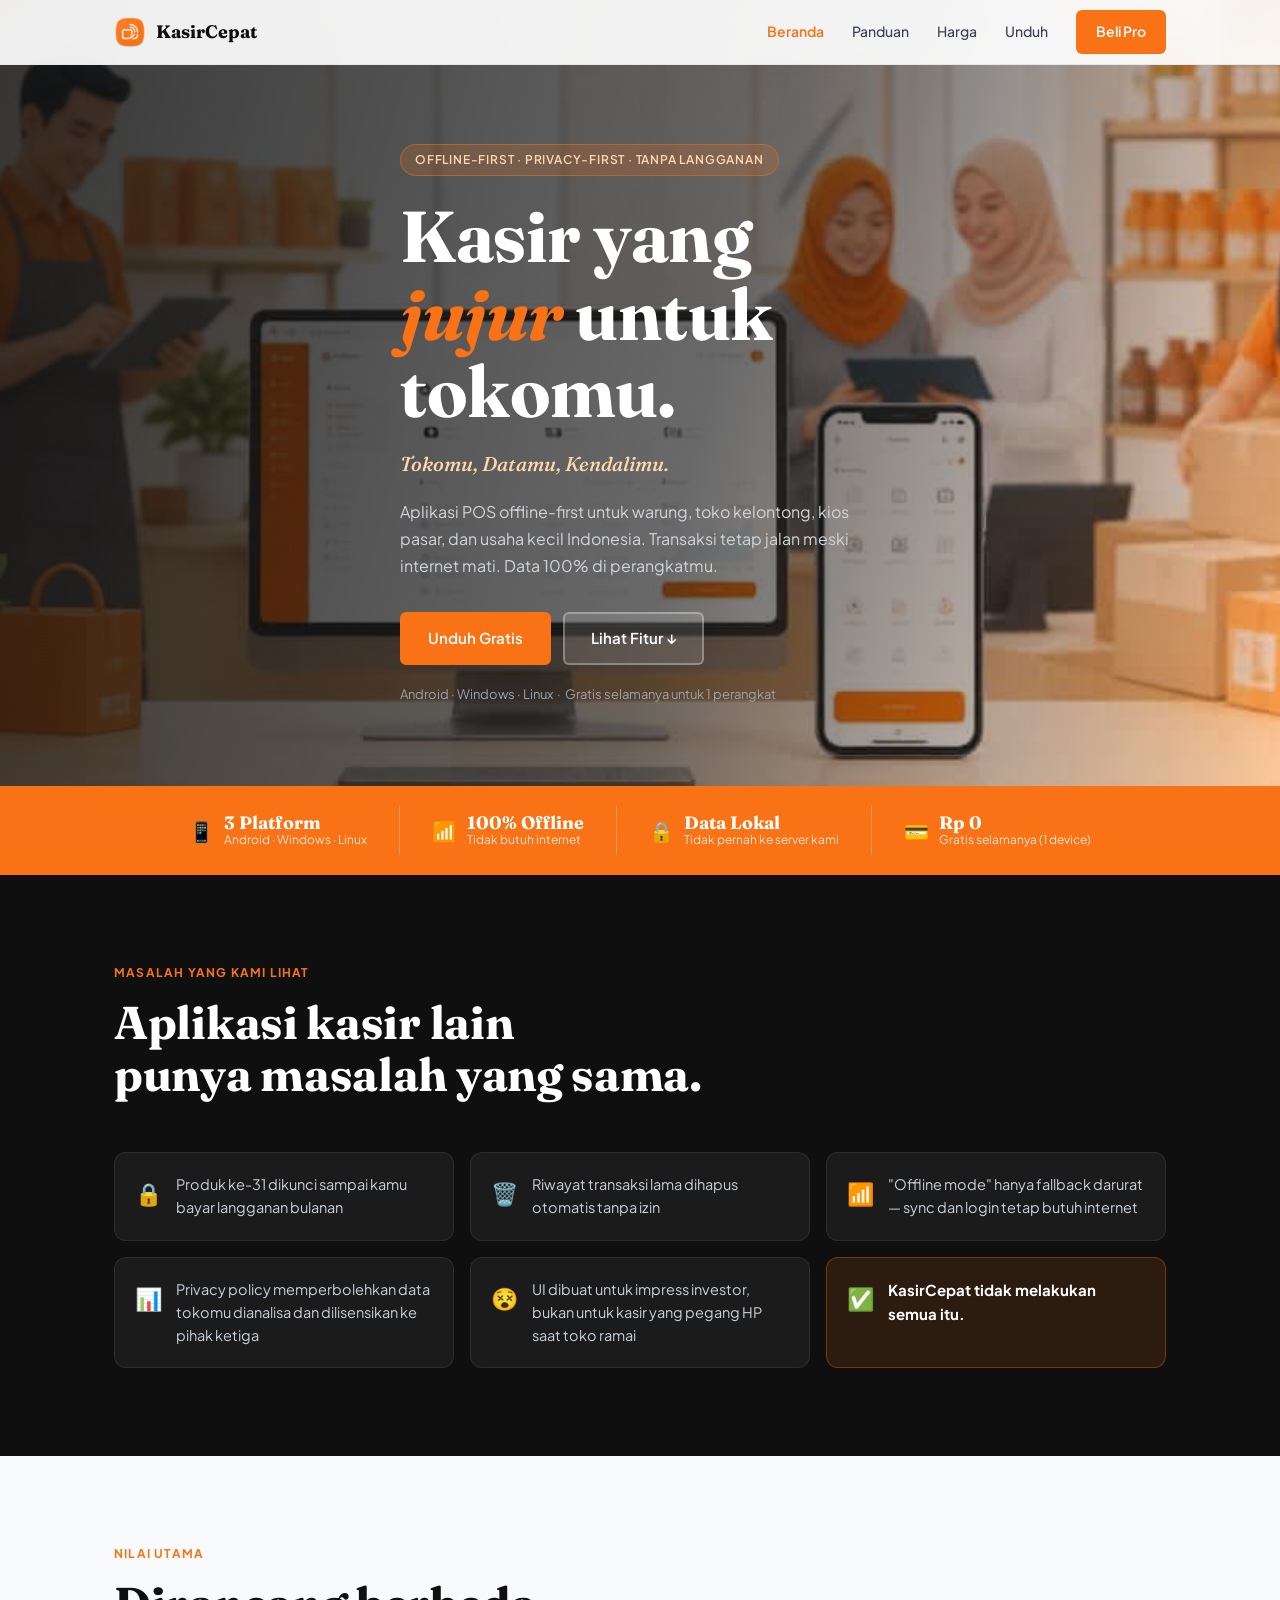
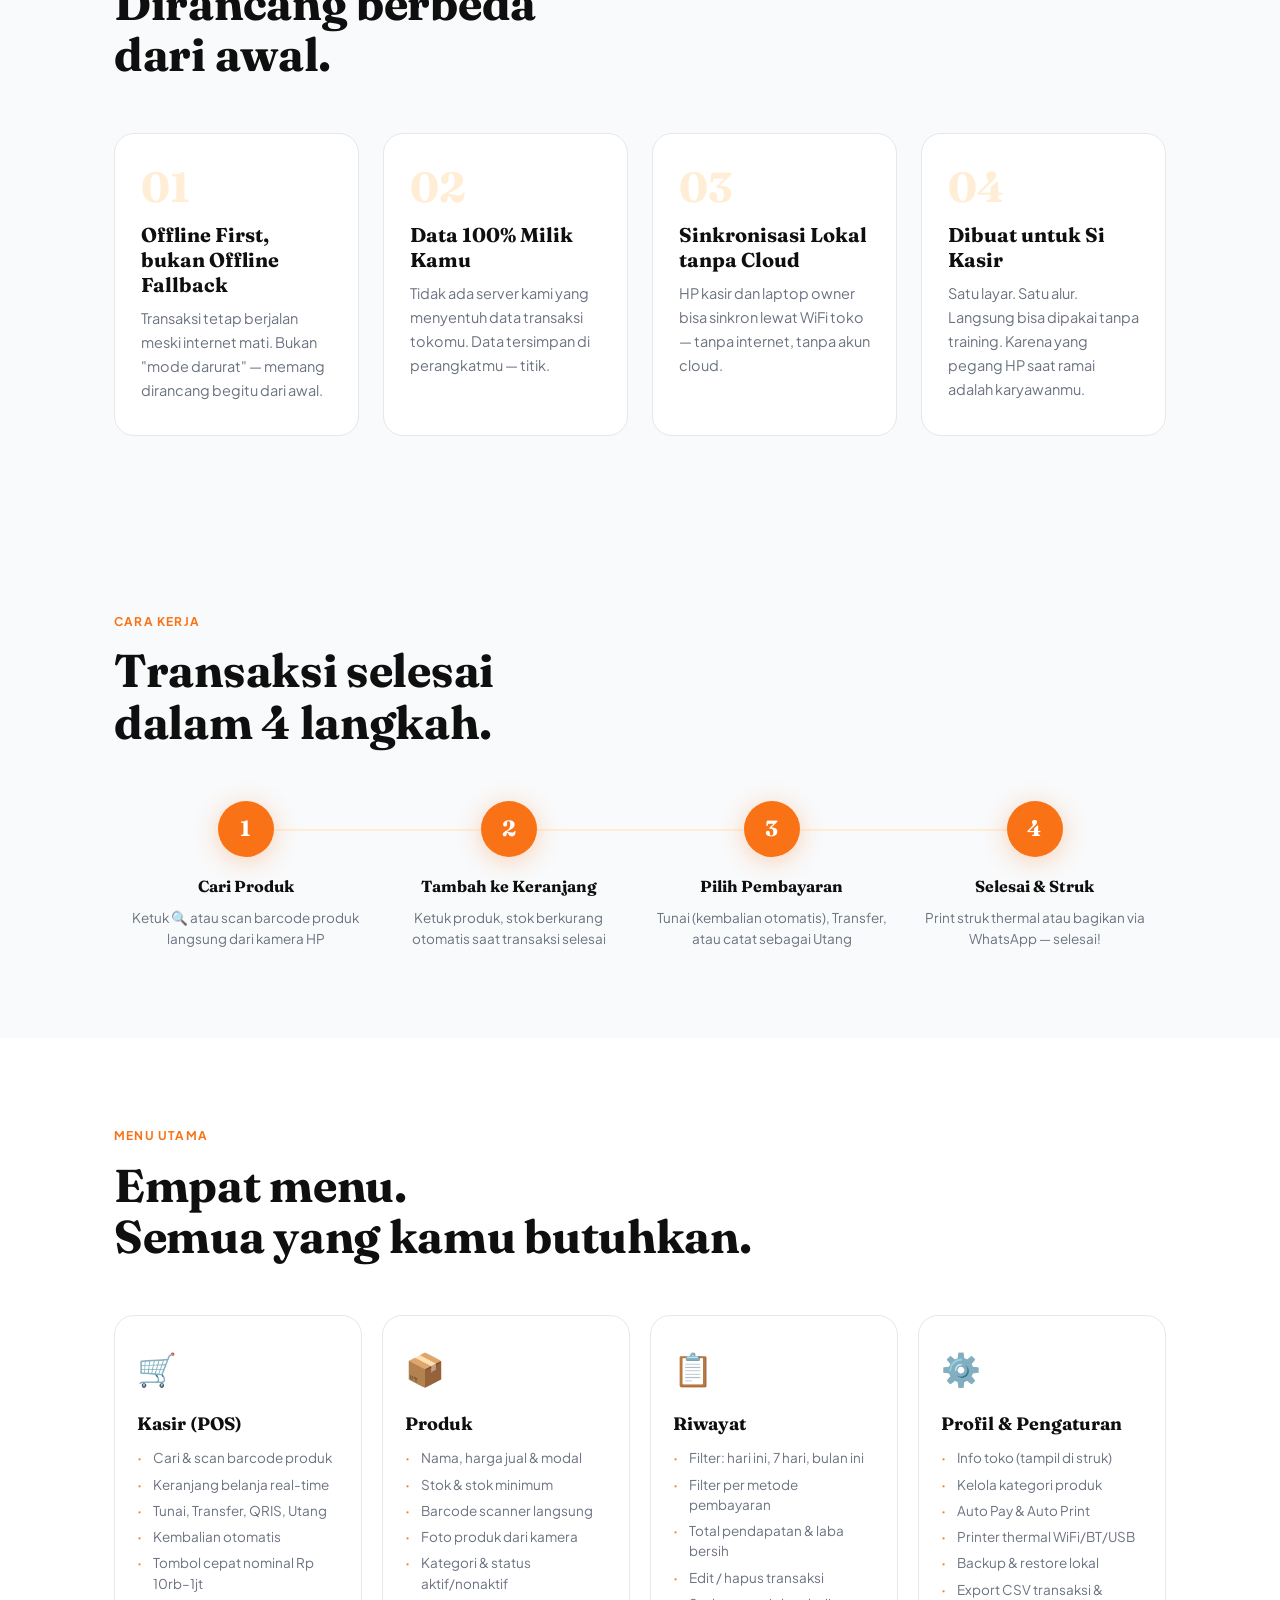
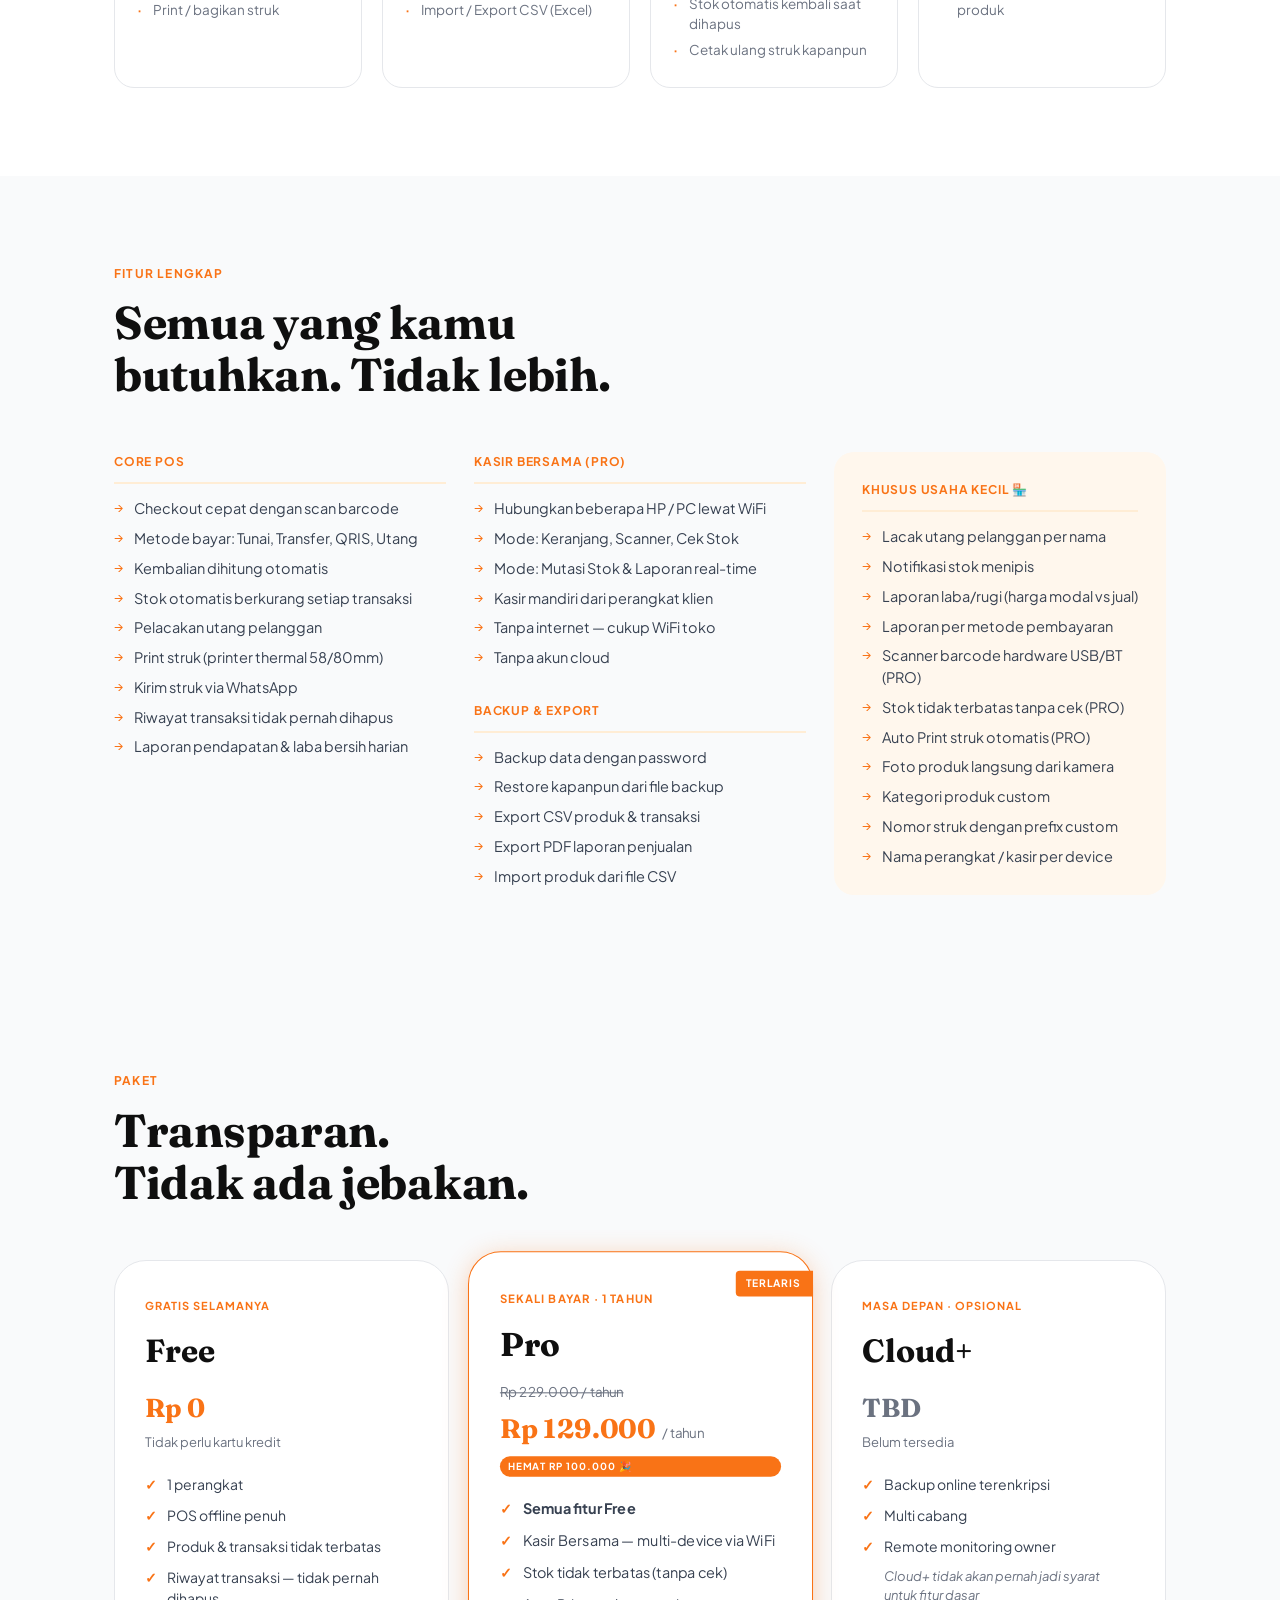
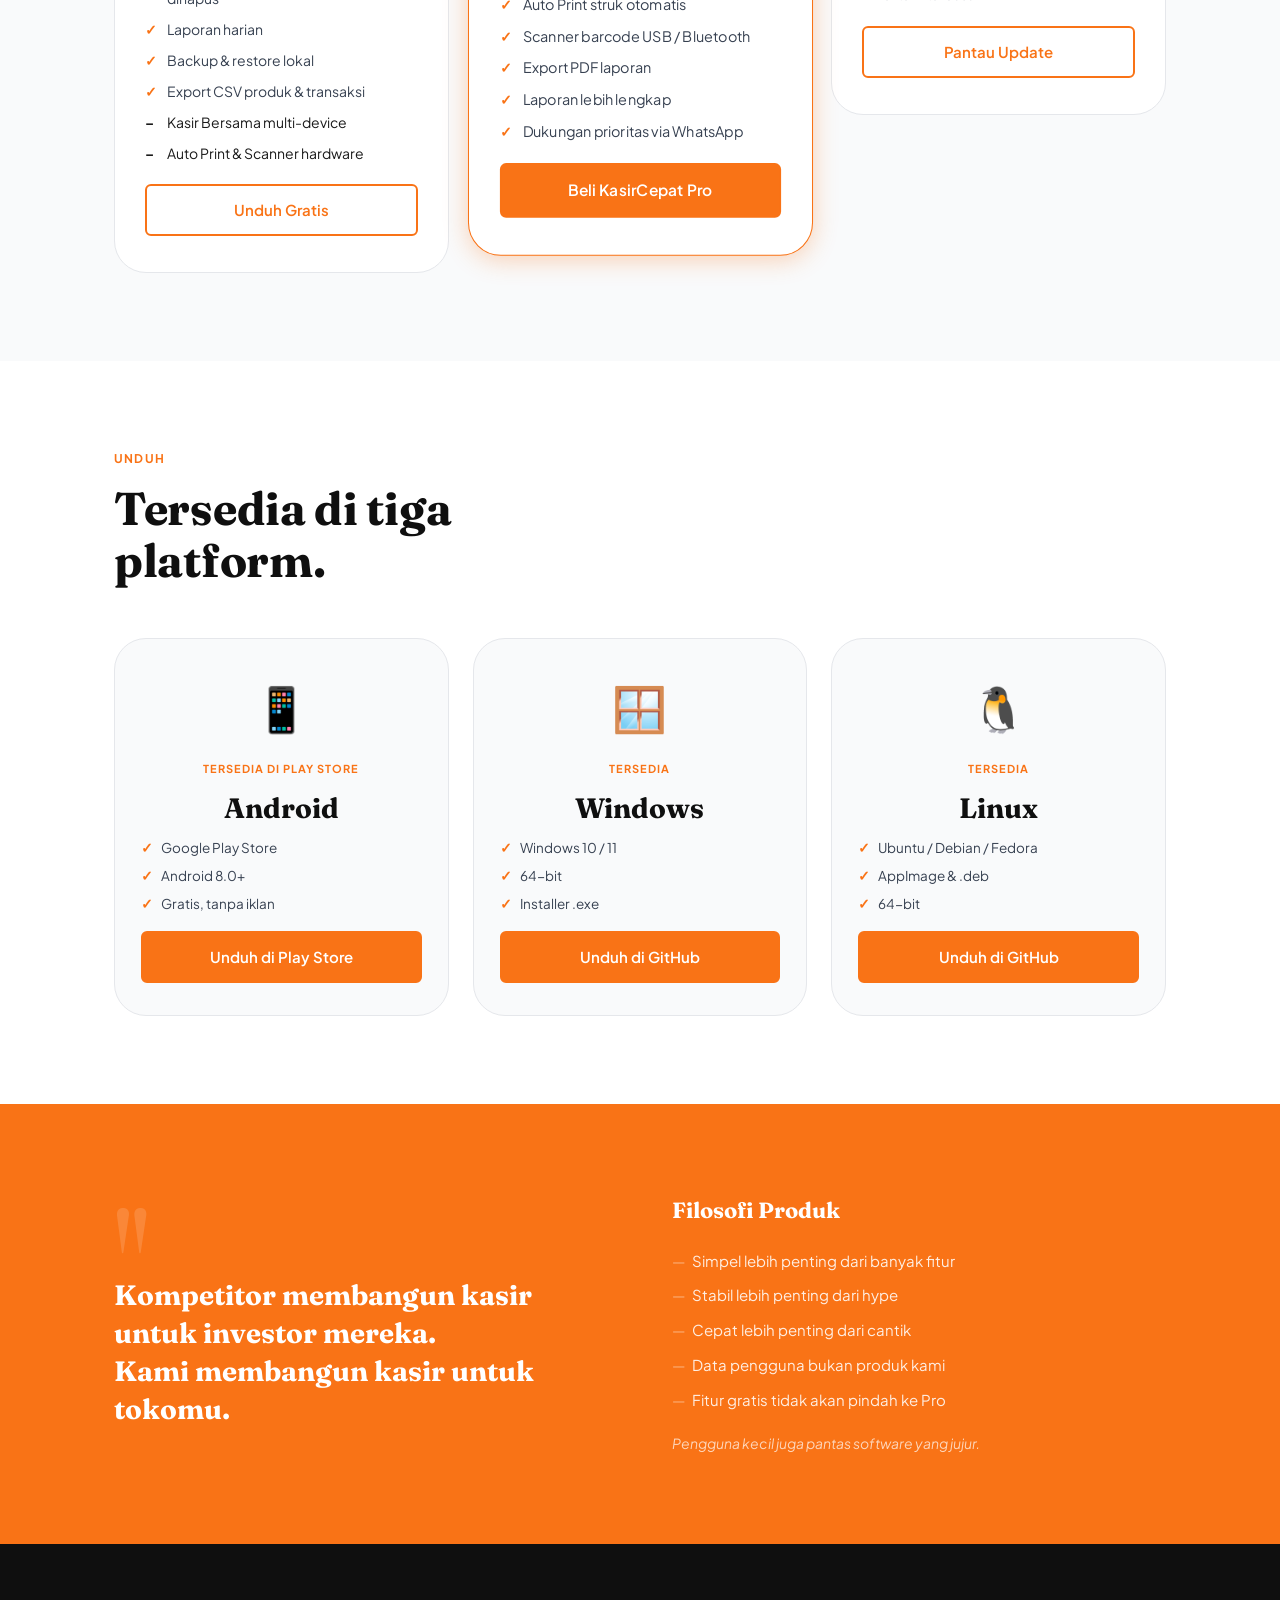
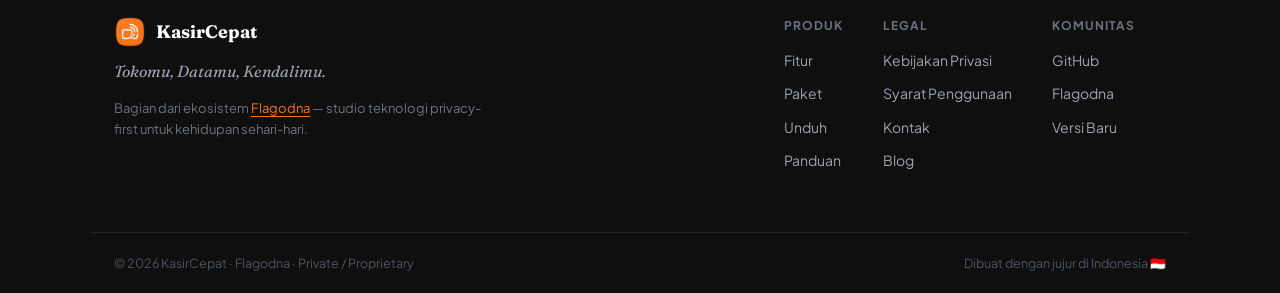
==== commit 76317cd8: "add blog" ====
--- a/index.html
+++ b/index.html
@@ -29,73 +29,131 @@
     />
 
     <script type="application/ld+json">
-      {
-        "@context": "https://schema.org",
-        "@graph": [
-          {
-            "@type": "Organization",
-            "@id": "https://flagodna.com/#organization",
-            "name": "FlagoDNA",
-            "url": "https://flagodna.com",
-            "logo": {
-              "@type": "ImageObject",
-              "url": "https://flagodna-developer.github.io/data/icon/flagodna/flagodna_32.jpg"
-            }
-          },
-          {
-            "@type": "Person",
-            "@id": "https://www.wikidata.org/wiki/Q138566666",
-            "name": "Cahyanudien Aziz Saputra",
-            "alternateName": ["Cahyanudien", "Introversoul"],
-            "url": "https://www.cahyanudien.site",
-            "image": "https://avatars.githubusercontent.com/cas8398",
-            "sameAs": [
-              "https://github.com/cas8398",
-              "https://linkedin.com/in/cahyanudien",
-              "https://x.com/cas8398",
-              "https://www.wikidata.org/wiki/Q138566666"
-            ]
-          },
-          {
-            "@type": "SoftwareApplication",
-            "@id": "https://flagodna-developer.github.io/kasir-cepat#app",
-            "name": "KasirCepat",
-            "url": "https://flagodna-developer.github.io/kasir-cepat/",
-            "image": "https://flagodna-developer.github.io/kasir-cepat/assets/icon/kasir-cepat.png",
-            "operatingSystem": "Android, Windows, Linux",
-            "applicationCategory": "BusinessApplication",
-            "description": "Aplikasi kasir offline-first untuk warung, toko kelontong, kios pasar, dan usaha kecil Indonesia. Data 100% milik kamu.",
-            "author": { "@id": "https://www.wikidata.org/wiki/Q138566666" },
-            "publisher": { "@id": "https://flagodna.com/#organization" },
-            "installUrl": "https://play.google.com/store/apps/details?id=com.flagodna.kasircepat",
-            "offers": {
-              "@type": "Offer",
-              "price": "0",
-              "priceCurrency": "USD"
-            },
-            "featureList": [
-              "Offline-first POS system",
-              "Product management with categories",
-              "Sales history & daily reports",
-              "Debt tracking for customers",
-              "Local Wi-Fi sync between devices",
-              "Bluetooth printer & WhatsApp receipt",
-              "Export to CSV & PDF",
-              "Barcode scanner",
-              "Stock management with alerts",
-              "Import products from CSV"
-            ]
-          }
-        ]
+{
+  "@context": "https://schema.org",
+  "@graph": [
+    {
+      "@type": "Organization",
+      "@id": "https://flagodna.com/#organization",
+      "name": "FlagoDNA",
+      "url": "https://flagodna.com",
+      "logo": {
+        "@type": "ImageObject",
+        "url": "https://flagodna-developer.github.io/data/icon/flagodna/flagodna_32.jpg"
       }
-    </script>
+    },
+    {
+      "@type": "Person",
+      "@id": "https://www.wikidata.org/wiki/Q138566666",
+      "name": "Cahyanudien Aziz Saputra",
+      "alternateName": [
+        "Cahyanudien",
+        "Introversoul"
+      ],
+      "url": "https://www.cahyanudien.site",
+      "image": "https://avatars.githubusercontent.com/cas8398",
+      "sameAs": [
+        "https://github.com/cas8398",
+        "https://linkedin.com/in/cahyanudien",
+        "https://x.com/cas8398",
+        "https://www.wikidata.org/wiki/Q138566666"
+      ]
+    },
+    {
+      "@type": "WebSite",
+      "@id": "https://flagodna.com/kasir-cepat/#website",
+      "url": "https://flagodna.com/kasir-cepat/",
+      "name": "KasirCepat",
+      "publisher": {
+        "@id": "https://flagodna.com/#organization"
+      },
+      "inLanguage": "id-ID"
+    },
+    {
+      "@type": "WebPage",
+      "@id": "https://flagodna.com/kasir-cepat/#webpage",
+      "url": "https://flagodna.com/kasir-cepat/",
+      "name": "KasirCepat - Aplikasi Kasir Offline untuk UMKM Indonesia",
+      "description": "Aplikasi kasir offline-first untuk warung, toko kelontong, kios pasar, dan UMKM Indonesia.",
+      "isPartOf": {
+        "@id": "https://flagodna.com/kasir-cepat/#website"
+      },
+      "about": {
+        "@id": "https://flagodna.com/kasir-cepat/#app"
+      },
+      "inLanguage": "id-ID"
+    },
+    {
+      "@type": "SoftwareApplication",
+      "@id": "https://flagodna.com/kasir-cepat/#app",
+      "name": "KasirCepat",
+      "url": "https://flagodna.com/kasir-cepat/",
+      "image": "https://flagodna.com/kasir-cepat/assets/icon/kasir-cepat.png",
+      "applicationCategory": "BusinessApplication",
+      "applicationSubCategory": "PointOfSale",
+      "operatingSystem": [
+        "Android",
+        "Windows",
+        "Linux"
+      ],
+      "description": "Aplikasi kasir offline-first untuk warung, toko kelontong, kios pasar, dan UMKM Indonesia. Kelola penjualan, stok barang, laporan, pelanggan, dan transaksi dalam satu aplikasi.",
+      "author": {
+        "@id": "https://www.wikidata.org/wiki/Q138566666"
+      },
+      "creator": {
+        "@id": "https://www.wikidata.org/wiki/Q138566666"
+      },
+      "publisher": {
+        "@id": "https://flagodna.com/#organization"
+      },
+      "installUrl": "https://play.google.com/store/apps/details?id=com.flagodna.kasircepat",
+      "sameAs": [
+        "https://flagodna.com/kasir-cepat/blog/",
+        "https://www.instagram.com/kasircepat.app/",
+        "https://www.tiktok.com/@kasircepat.app",
+        "https://www.youtube.com/@kasircepat"
+      ],
+      "keywords": [
+        "aplikasi kasir",
+        "POS Android",
+        "kasir offline",
+        "point of sale",
+        "manajemen stok",
+        "stok barang",
+        "UMKM Indonesia",
+        "warung",
+        "toko kelontong"
+      ],
+      "offers": {
+        "@type": "Offer",
+        "price": "0",
+        "priceCurrency": "USD"
+      },
+      "featureList": [
+        "Offline-first POS system",
+        "Product management with categories",
+        "Sales history and daily reports",
+        "Debt tracking for customers",
+        "Local Wi-Fi synchronization",
+        "Bluetooth printer support",
+        "WhatsApp receipt sharing",
+        "Export to CSV",
+        "Export to PDF",
+        "Barcode scanner support",
+        "Stock management with alerts",
+        "Import products from CSV"
+      ]
+    }
+  ]
+}
+</script>
   </head>
 <body>
 
 <!-- ░░ NAV ░░ -->
 <nav class="nav">
   <div class="nav-inner container">
-    <a href="/" class="nav-logo">
+    <a href="#" class="nav-logo">
       <img src="./assets/icon/kasir-cepat.png" alt="KasirCepat Logo" class="logo-image" onerror="this.style.display='none';this.nextElementSibling.style.display='flex'" />
       <span style="display:none;width:36px;height:36px;border-radius:9px;background:var(--orange);color:#fff;font-family:var(--font-display);font-weight:700;font-size:14px;align-items:center;justify-content:center">KC</span>
       <span class="logo-text">KasirCepat</span>
@@ -533,6 +591,7 @@
         <a href="./documents/kebijakan-privasi/index.html">Kebijakan Privasi</a>
         <a href="./documents/syarat-penggunaan/index.html">Syarat Penggunaan</a>
         <a href="./documents/kontak/index.html">Kontak</a>
+        <a href="https://flagodna.com/kasir-cepat/blog/" target="_blank">Blog</a>
       </div>
       <div class="footer-col">
         <h5>Komunitas</h5>
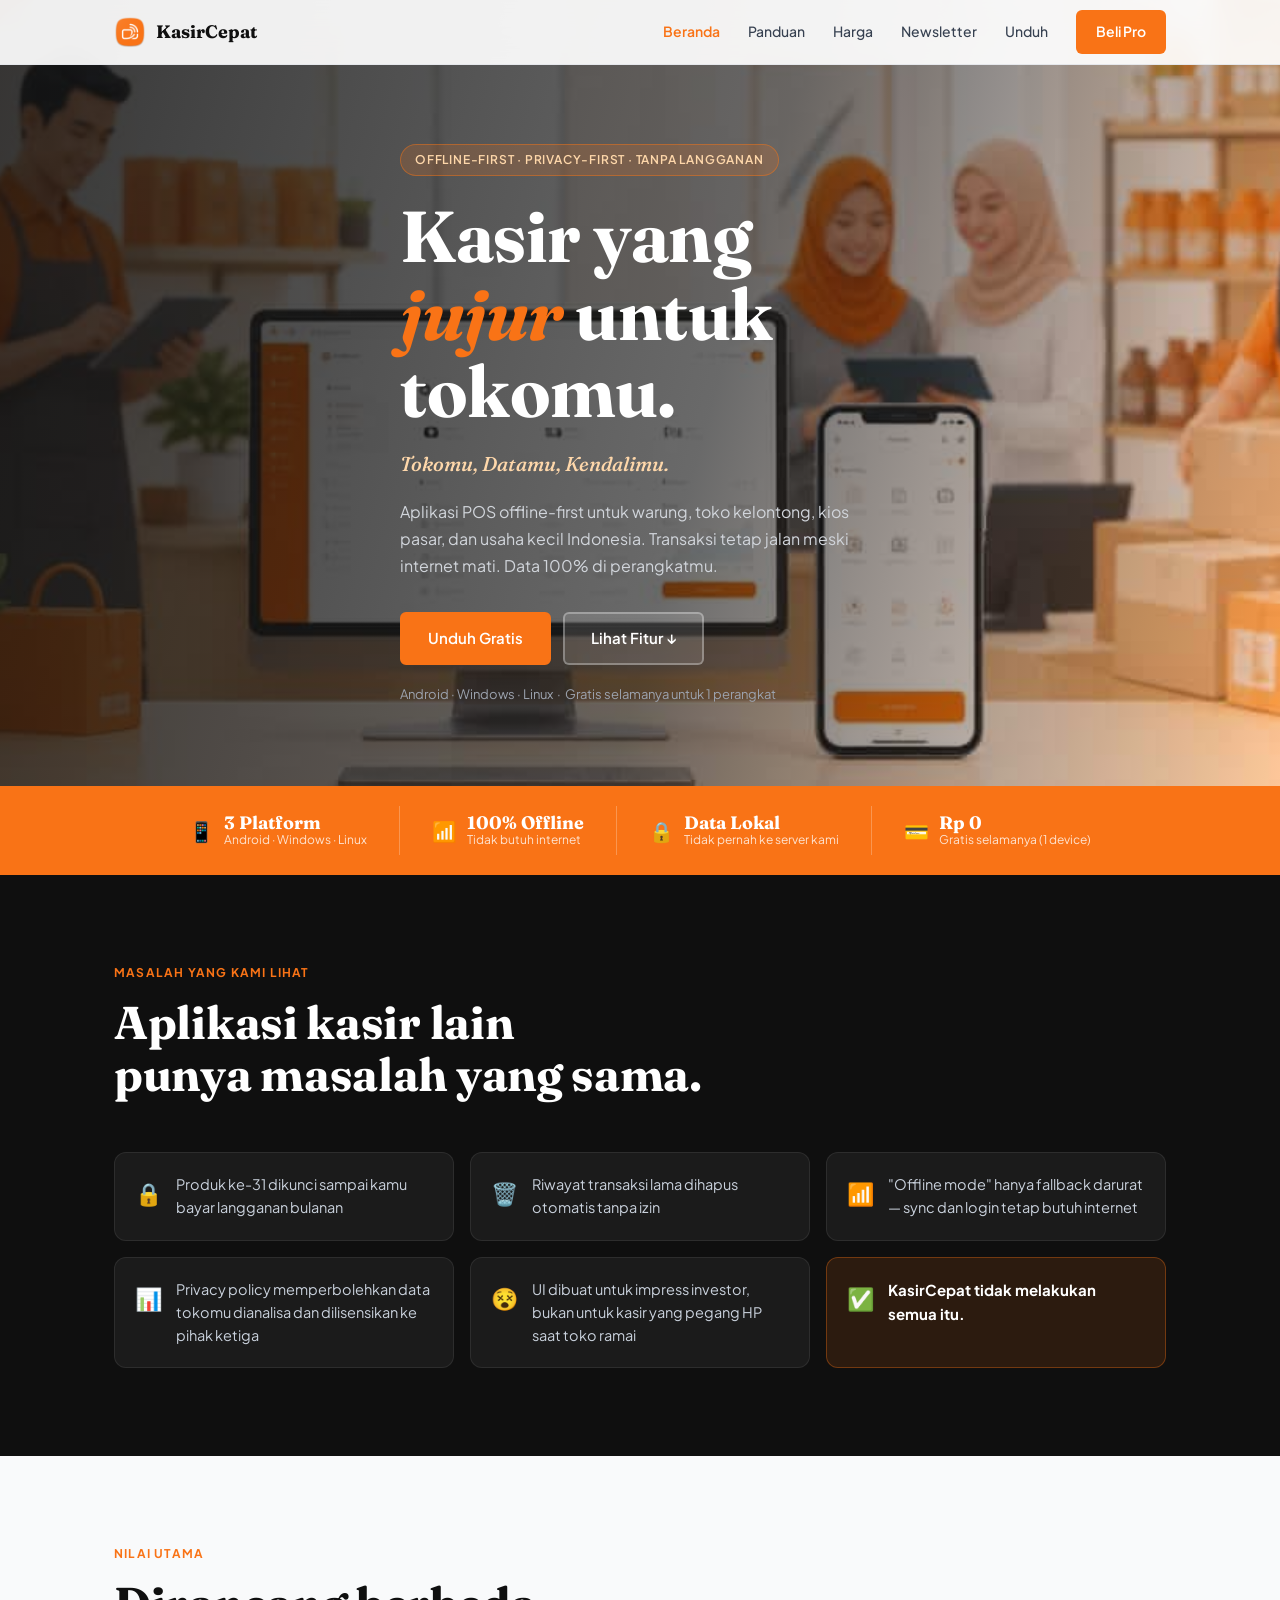
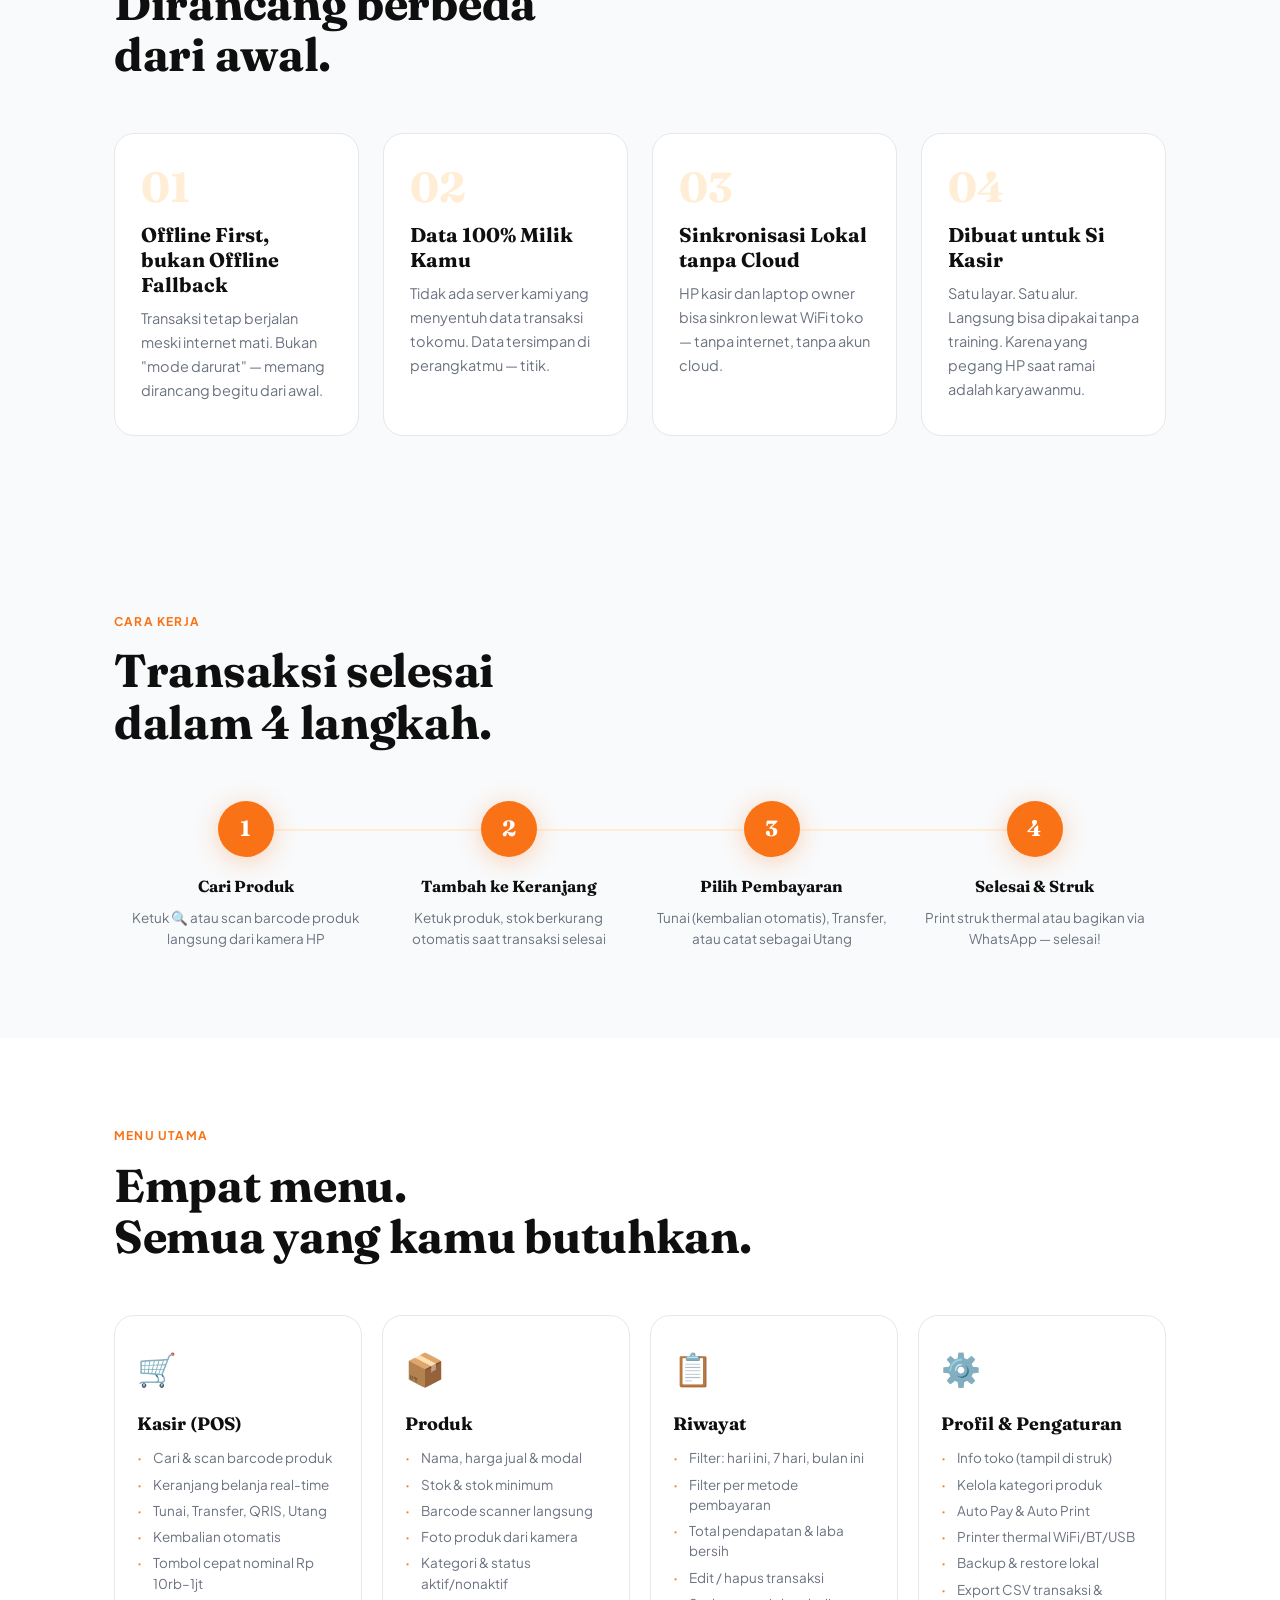
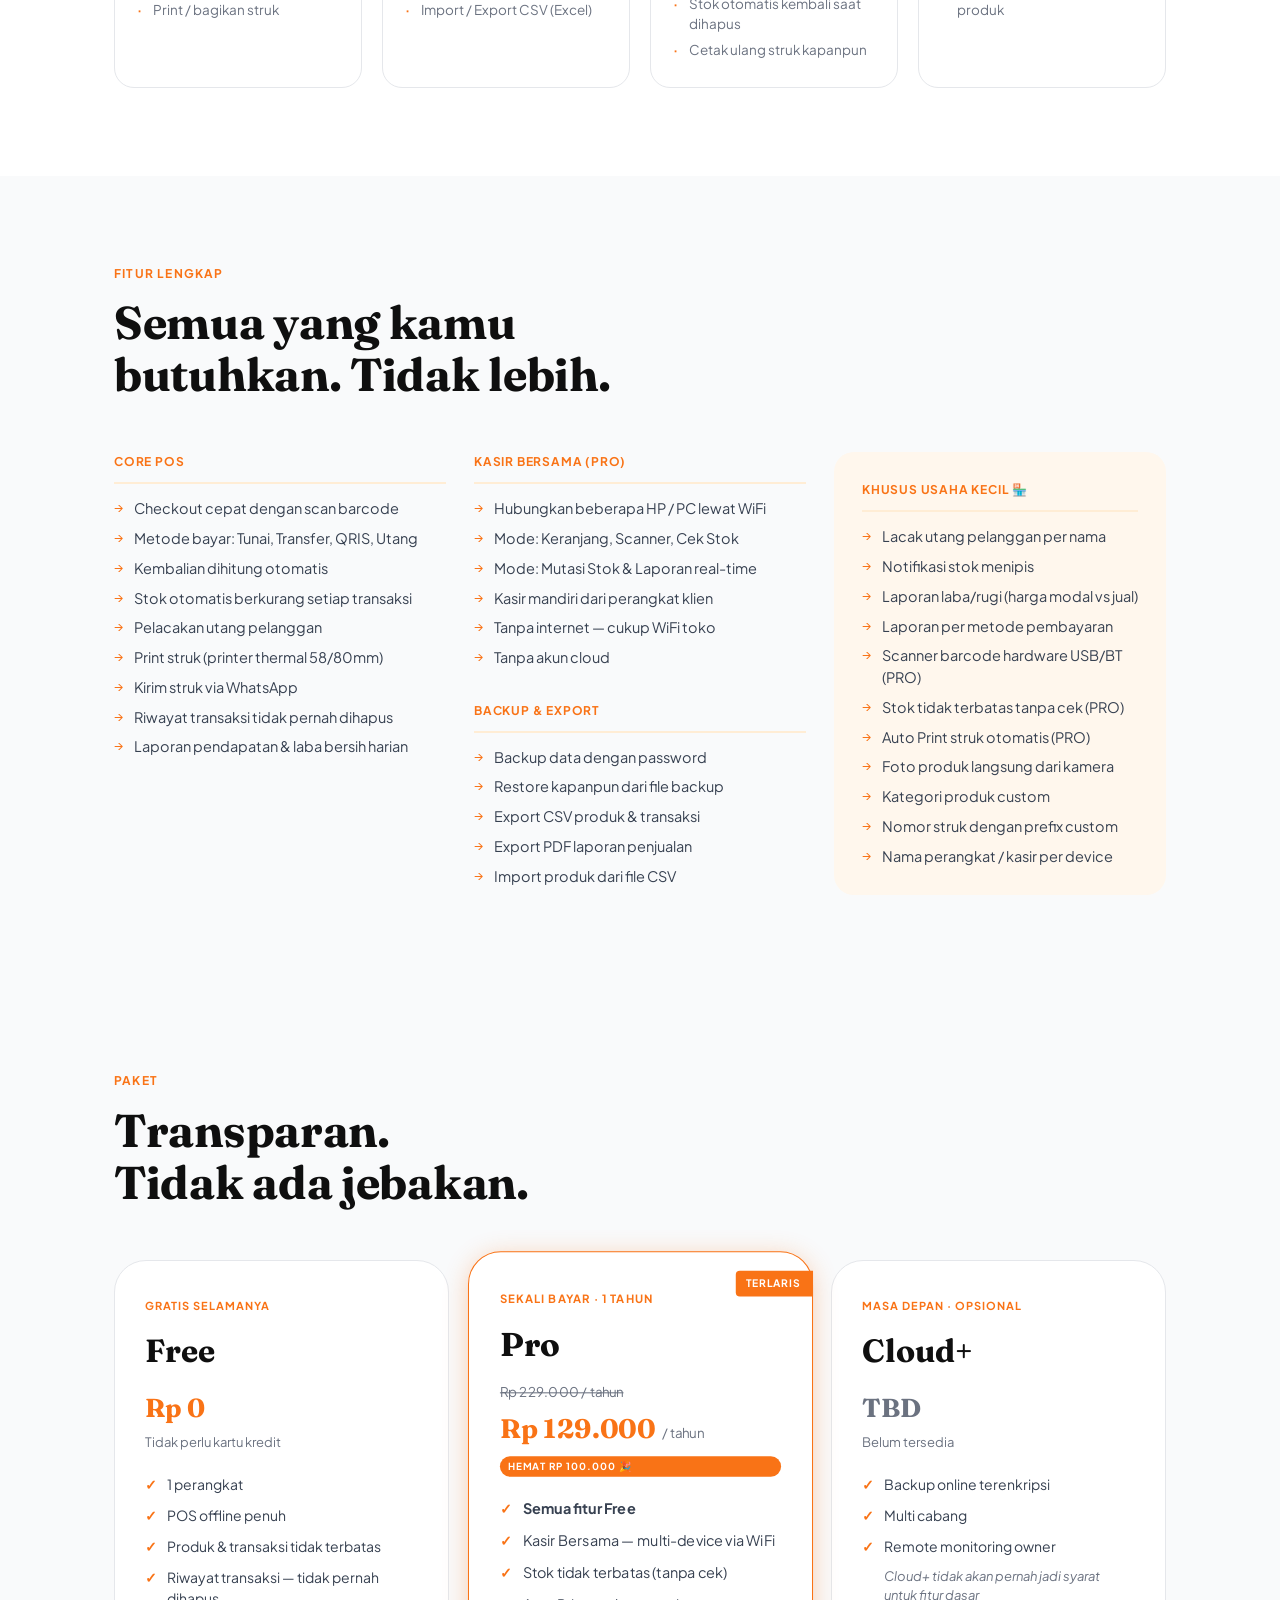
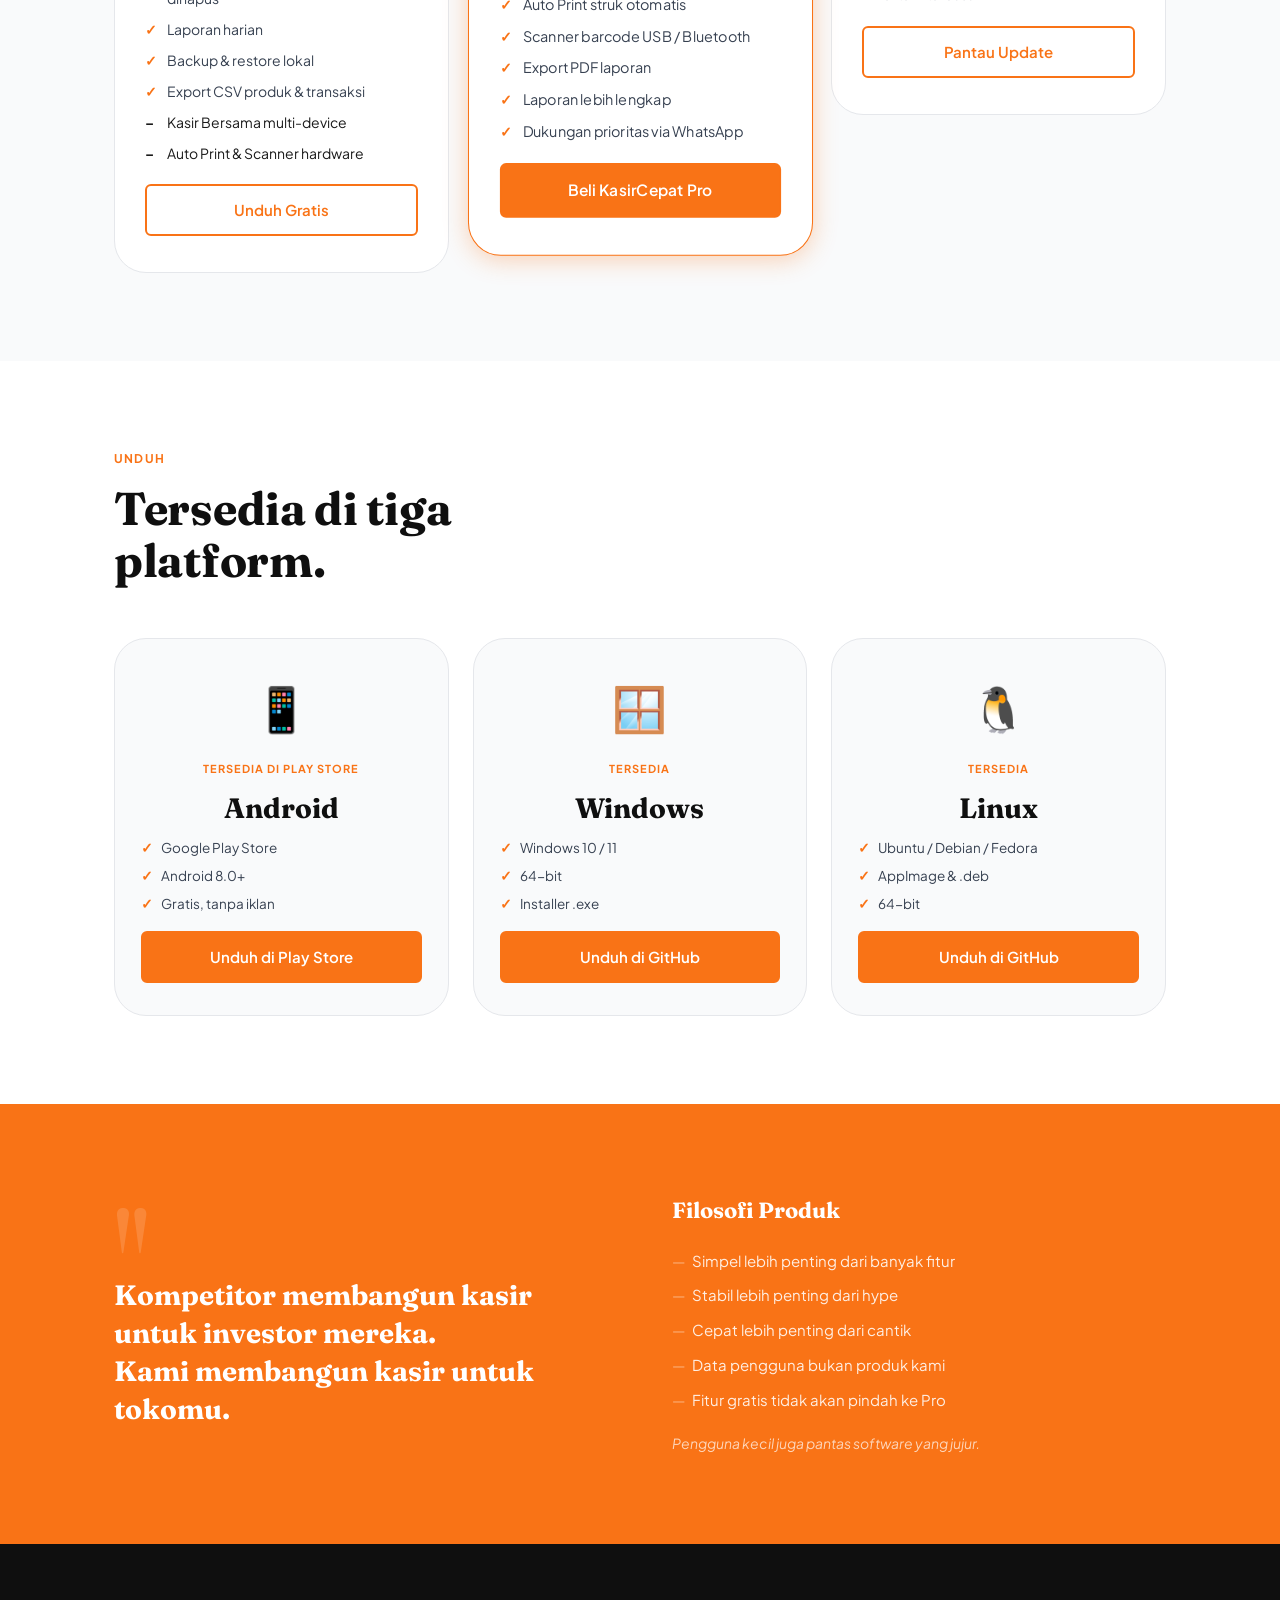
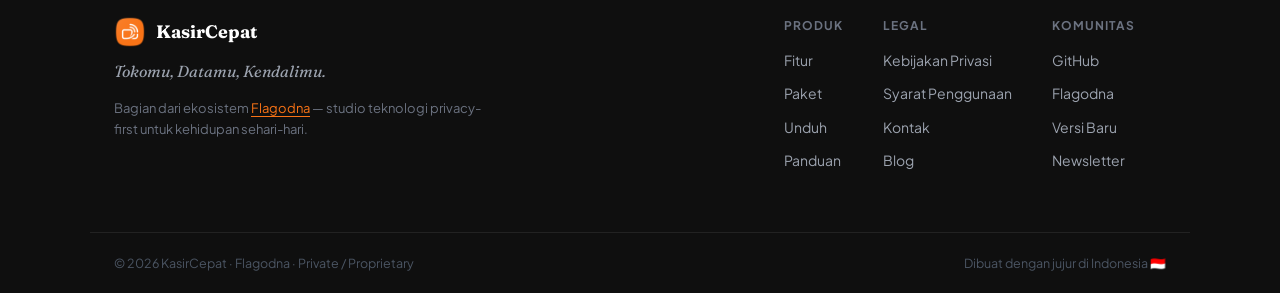
==== commit b0c8ff34: "add newsletter" ====
--- a/index.html
+++ b/index.html
@@ -10,6 +10,11 @@
     <meta
       property="og:description"
       content="Aplikasi kasir offline-first untuk warung, toko kelontong, kios pasar, dan usaha kecil Indonesia. Data 100% milik kamu."
+    />
+    <link
+      rel="sitemap"
+      type="application/xml"
+      href="https://flagodna.com/kasir-cepat/sitemap.xml"
     />
     <link
       rel="icon"
@@ -161,7 +166,8 @@
     <div class="nav-links">
       <a href="#" style="color:var(--orange);font-weight:600">Beranda</a>
       <a href="./panduan/index.html">Panduan</a>
-      <a href="./harga/index.html">Harga</a>
+      <a href="./harga/index.html">Harga</a> 
+      <a href="./newsletter/index.html">Newsletter</a>
       <a href="#download">Unduh</a>
       <a href="./beli/index.html" class="nav-cta btn" style="padding:8px 18px;font-size:14px">Beli Pro</a>
     </div>
@@ -598,6 +604,7 @@
         <a href="https://github.com/Flagodna-Developer/kasir-cepat" target="_blank" rel="noopener">GitHub</a>
         <a href="https://flagodna.com" target="_blank" rel="noopener">Flagodna</a>
         <a href="./versi-baru/index.html">Versi Baru</a>
+        <a href="./newsletter/index.html">Newsletter</a>
       </div>
     </div>
   </div>
